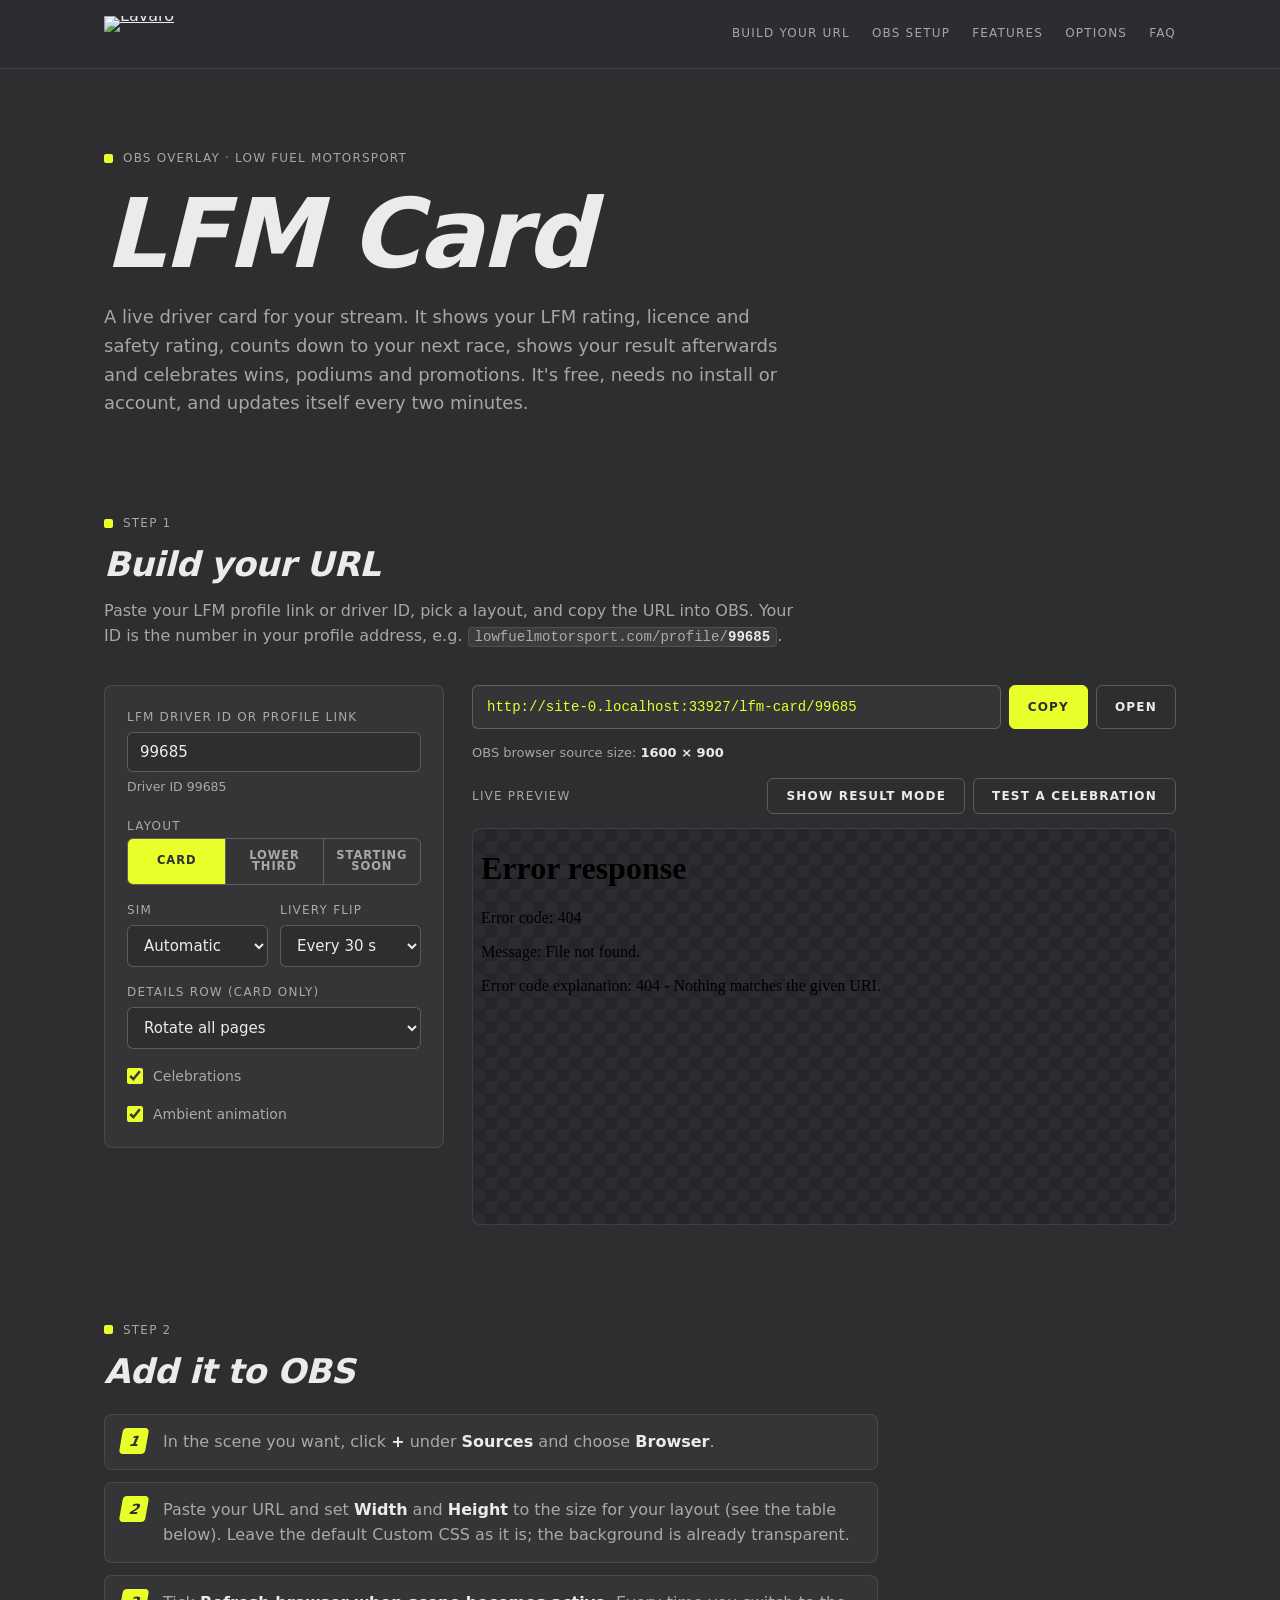
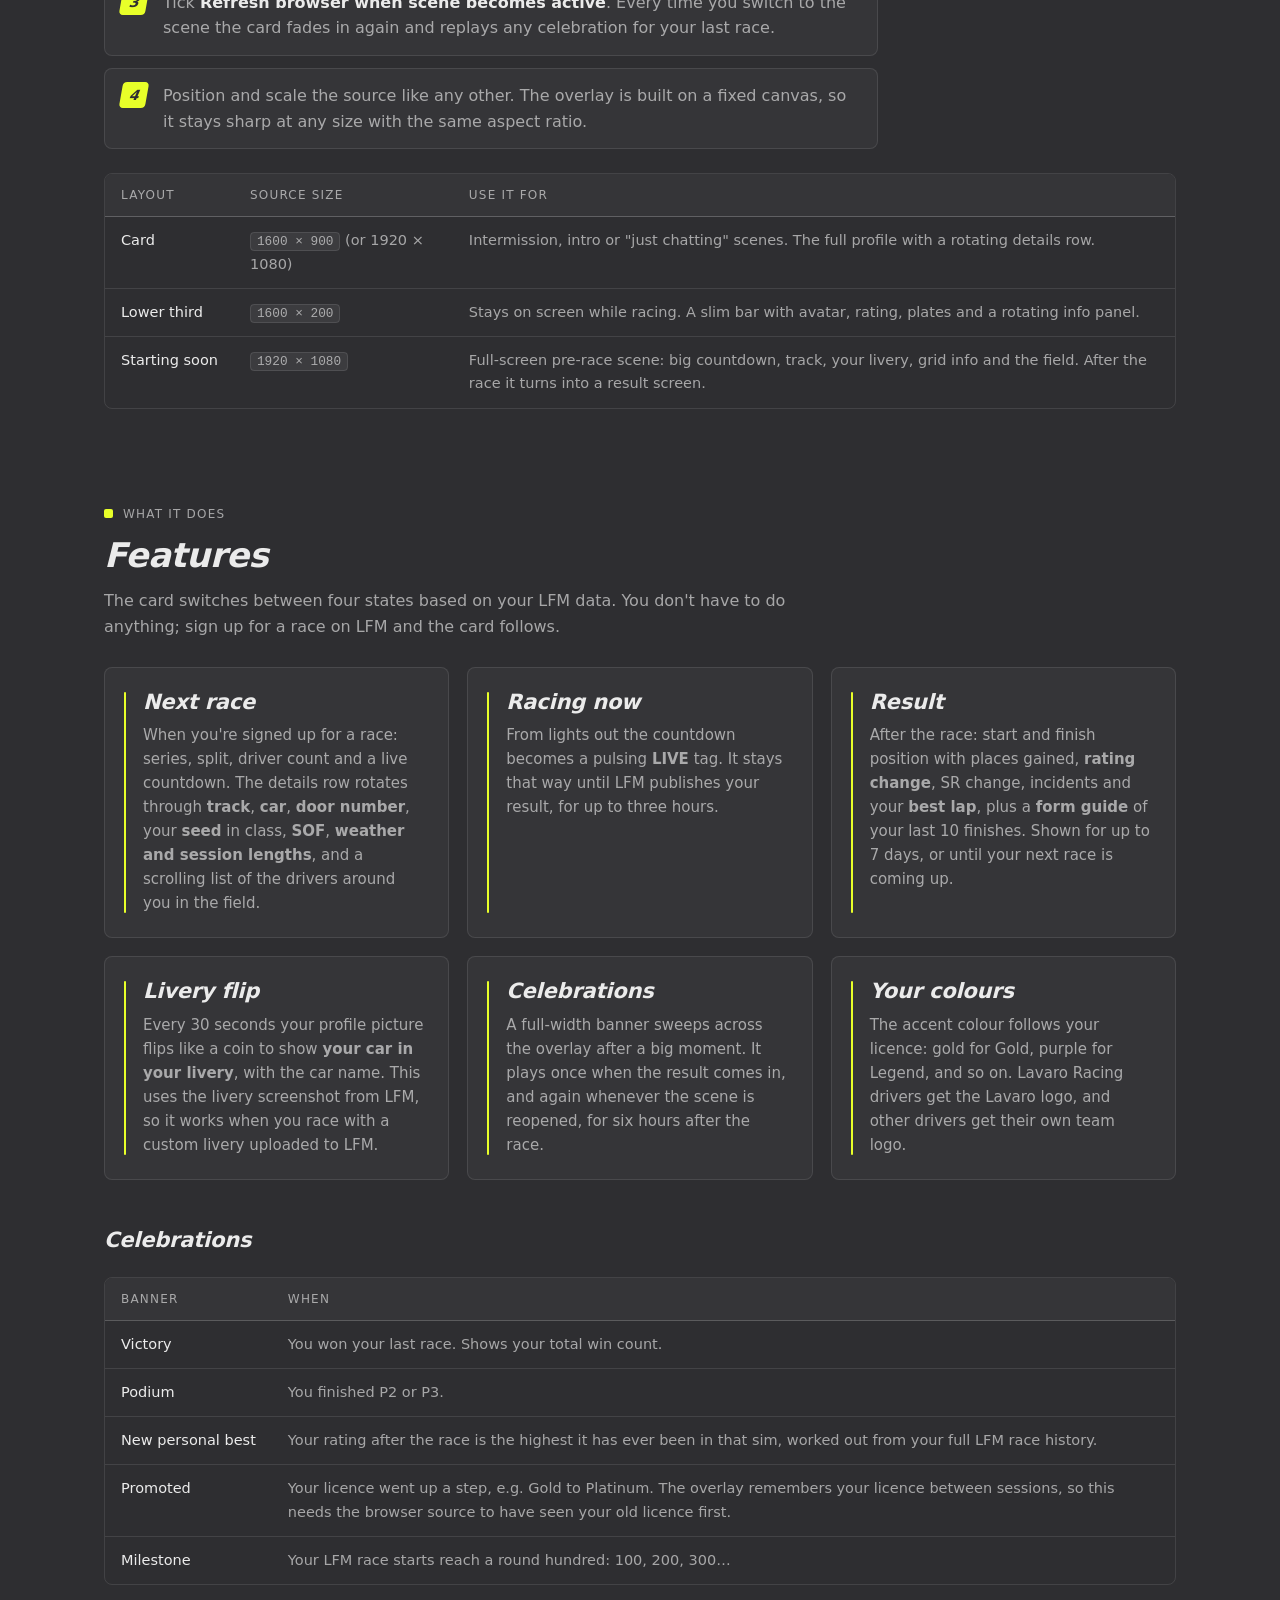
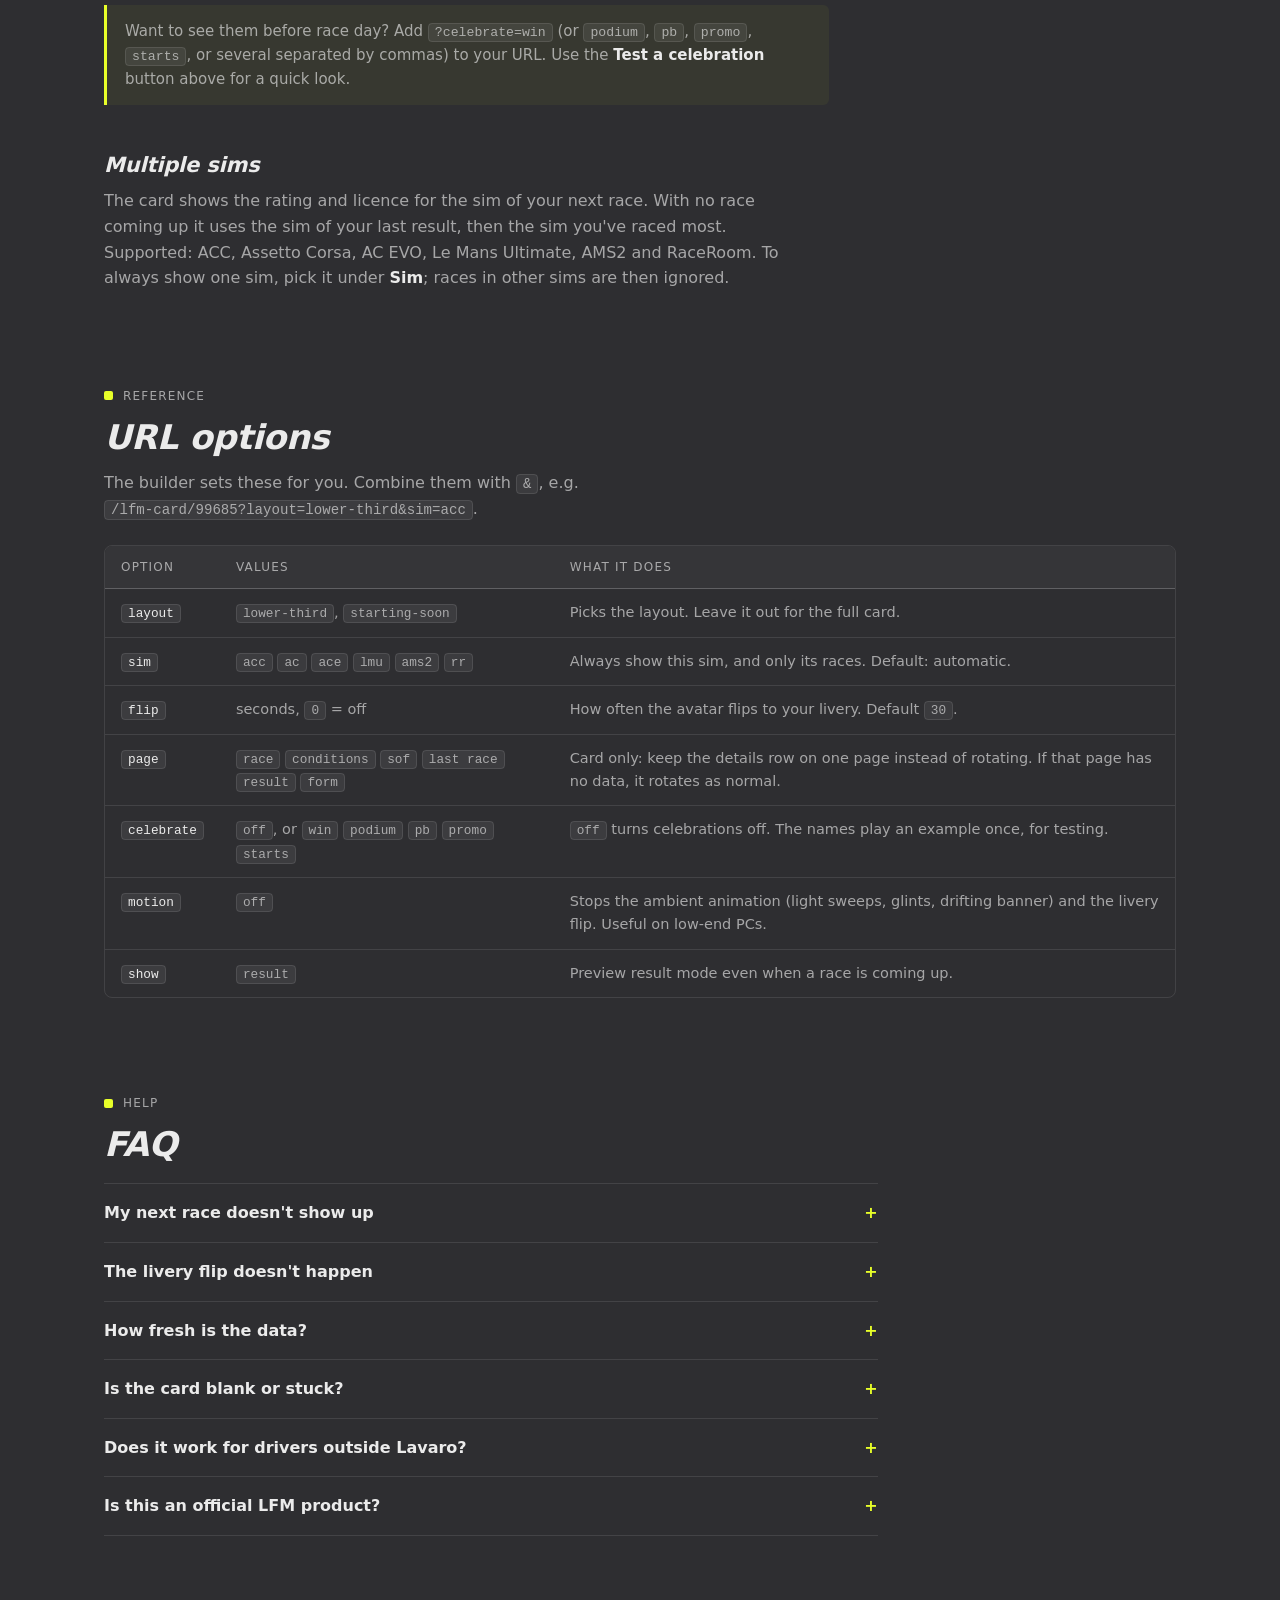
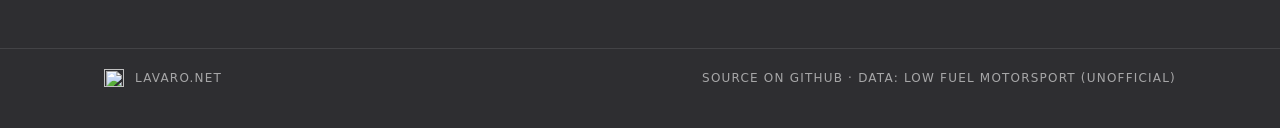
==== web/index.html @ 0a167c3e "Manual: link to the source on GitHub Co-Authored-By: Claude Opus 5.5 <noreply@anthropic.com>" ====
<!doctype html>
<html lang="en">
<head>
<meta charset="utf-8">
<meta name="viewport" content="width=device-width, initial-scale=1">
<title>LFM Card — OBS overlay for Low Fuel Motorsport drivers</title>
<meta name="description" content="A free live OBS overlay for Low Fuel Motorsport drivers: rating, licence, next race countdown, results, livery and celebrations. Three layouts, no install.">
<meta name="theme-color" content="#2E2E31">
<link rel="icon" href="/favicon.svg" type="image/svg+xml">
<style>
@font-face{font-family:"General Sans";src:url("/fonts/GeneralSans-Regular.woff2") format("woff2");font-weight:400;font-style:normal;font-display:swap}
@font-face{font-family:"General Sans";src:url("/fonts/GeneralSans-Medium.woff2") format("woff2");font-weight:500;font-style:normal;font-display:swap}
@font-face{font-family:"General Sans";src:url("/fonts/GeneralSans-Semibold.woff2") format("woff2");font-weight:600;font-style:normal;font-display:swap}
@font-face{font-family:"General Sans";src:url("/fonts/GeneralSans-SemiboldItalic.woff2") format("woff2");font-weight:600;font-style:italic;font-display:swap}
:root{
  --volt:#E8FF29;
  --graphite:#2E2E31;
  --mist:#EBEBEB;
  --surface:#353538;
  --surface-hi:#3B3B3F;
  --ink:var(--mist);
  --ink-soft:rgba(235,235,235,.64);
  --rule:rgba(235,235,235,.11);
  --rule-strong:rgba(235,235,235,.24);
  --sans:"General Sans",system-ui,-apple-system,"Segoe UI",sans-serif;
  --mono:ui-monospace,"Cascadia Mono",Consolas,monospace;
  --radius:8px;
}
*{box-sizing:border-box;margin:0;padding:0}
html{-webkit-text-size-adjust:100%;scroll-behavior:smooth}
body{font:400 16px/1.6 var(--sans);color:var(--ink);background:var(--graphite);-webkit-font-smoothing:antialiased}
::selection{background:var(--volt);color:var(--graphite)}
a{color:inherit}
:focus-visible{outline:2px solid var(--volt);outline-offset:3px;border-radius:2px}
.container{max-width:1120px;margin:0 auto;padding:0 24px}
.label,.tagline,.eyebrow,.footer-row,th{font-weight:500;font-size:12px;line-height:1.5;text-transform:uppercase;letter-spacing:.1em;color:var(--ink-soft)}
code,kbd{font-family:var(--mono);font-size:.88em;background:rgba(235,235,235,.07);border:1px solid var(--rule);border-radius:4px;padding:1px 6px;white-space:nowrap}

.site-header{position:sticky;top:0;z-index:10;background:rgba(46,46,49,.86);backdrop-filter:blur(10px);-webkit-backdrop-filter:blur(10px);border-bottom:1px solid var(--rule)}
.header-row{display:flex;align-items:center;justify-content:space-between;gap:16px;padding-top:16px;padding-bottom:16px}
.wordmark{display:block;line-height:0}
.wordmark img{display:block;height:36px;width:auto}
.toc{display:flex;gap:22px}
.toc a{text-decoration:none;font-size:12px;font-weight:500;letter-spacing:.1em;text-transform:uppercase;color:var(--ink-soft)}
.toc a:hover{color:var(--volt)}

.hero{padding-top:80px}
.eyebrow{display:flex;align-items:center;gap:10px}
.eyebrow::before{content:"";width:9px;height:9px;border-radius:2px;background:var(--volt)}
h1{font:italic 600 clamp(46px,8.5vw,96px)/.98 var(--sans);letter-spacing:-.025em;margin:20px 0 22px}
.lede{max-width:60ch;font-size:18px;color:var(--ink-soft)}

section.block{margin-top:96px}
h2{font:italic 600 34px/1.1 var(--sans);letter-spacing:-.015em;margin:14px 0 14px}
h3{font:italic 600 21px/1.2 var(--sans);letter-spacing:-.01em}
.prose{max-width:68ch;color:var(--ink-soft)}
.prose p+p{margin-top:12px}
.prose strong{color:var(--ink);font-weight:600}

/* Builder */
.builder{margin-top:36px;display:grid;grid-template-columns:340px 1fr;gap:28px;align-items:start}
.controls{background:var(--surface);border:1px solid var(--rule);border-radius:var(--radius);padding:22px;display:grid;gap:16px}
.field label{display:block;margin-bottom:6px}
.field input,.field select,.check input{color-scheme:dark}
.field input,.field select{width:100%;font:500 15px/1.2 var(--sans);color:var(--ink);background:var(--graphite);border:1px solid var(--rule-strong);border-radius:6px;padding:10px 12px}
.field input:focus,.field select:focus{outline:none;border-color:var(--volt)}
.field .hint{margin-top:6px;font-size:12.5px;color:var(--ink-soft);line-height:1.45}
.seg{display:grid;grid-template-columns:repeat(3,1fr);border:1px solid var(--rule-strong);border-radius:6px;overflow:hidden}
.seg button{font:600 11.5px/1 var(--sans);letter-spacing:.08em;text-transform:uppercase;color:var(--ink-soft);background:transparent;border:0;padding:11px 4px;cursor:pointer}
.seg button+button{border-left:1px solid var(--rule-strong)}
.seg button[aria-pressed="true"]{background:var(--volt);color:var(--graphite)}
.row2{display:grid;grid-template-columns:1fr 1fr;gap:12px}
.check{display:flex;align-items:center;gap:10px;font-size:14px;color:var(--ink-soft);cursor:pointer}
.check input{accent-color:var(--volt);width:16px;height:16px}

.output{display:grid;gap:14px;min-width:0}
.urlbox{display:flex;gap:8px;align-items:stretch}
.urlbox output{flex:1;min-width:0;font:500 14px/1.3 var(--mono);background:var(--surface);border:1px solid var(--rule-strong);border-radius:6px;padding:12px 14px;overflow-x:auto;white-space:nowrap;color:var(--volt)}
.btn{display:inline-flex;align-items:center;justify-content:center;gap:8px;padding:11px 18px;border:1px solid var(--rule-strong);border-radius:6px;font:600 12px/1 var(--sans);text-transform:uppercase;letter-spacing:.1em;text-decoration:none;color:var(--ink);background:transparent;cursor:pointer;white-space:nowrap;transition:background-color .15s,color .15s,border-color .15s}
.btn:hover{border-color:var(--volt);color:var(--volt)}
.btn--primary{background:var(--volt);border-color:var(--volt);color:var(--graphite)}
.btn--primary:hover{background:var(--mist);border-color:var(--mist);color:var(--graphite)}
.preview{position:relative;border:1px solid var(--rule);border-radius:var(--radius);overflow:hidden;
  background:repeating-conic-gradient(#26262a 0 25%,#2c2c30 0 50%) 0 0/24px 24px}
.preview iframe{display:block;width:100%;aspect-ratio:16/9;border:0}
.preview.lt iframe{aspect-ratio:8/1}
.preview-bar{display:flex;flex-wrap:wrap;align-items:center;gap:8px}
.preview-bar .label{margin-right:auto}
.size{font-size:13px;color:var(--ink-soft)}
.size b{color:var(--ink);font-weight:600}

/* Cards and tables */
.cards{margin-top:28px;display:grid;grid-template-columns:repeat(auto-fill,minmax(min(300px,100%),1fr));gap:18px}
.card{position:relative;background:var(--surface);border:1px solid var(--rule);border-radius:var(--radius);padding:22px 22px 22px 38px}
.card::before{content:"";position:absolute;left:19px;top:24px;bottom:24px;width:2px;border-radius:1px;background:var(--volt)}
.card p{margin-top:8px;font-size:15px;color:var(--ink-soft)}
.card .label{display:block;margin-top:12px}
.steps{margin-top:24px;display:grid;gap:12px;counter-reset:s;max-width:76ch}
.steps li{list-style:none;position:relative;padding:14px 18px 14px 58px;background:var(--surface);border:1px solid var(--rule);border-radius:var(--radius);color:var(--ink-soft)}
.steps li::before{counter-increment:s;content:counter(s);position:absolute;left:16px;top:13px;width:26px;height:26px;display:grid;place-items:center;
  font:italic 600 14px/1 var(--sans);color:var(--graphite);background:var(--volt);border-radius:4px;transform:skewX(-10deg)}
.steps strong{color:var(--ink);font-weight:600}
.table-wrap{margin-top:24px;overflow-x:auto;border:1px solid var(--rule);border-radius:var(--radius)}
table{width:100%;border-collapse:collapse;font-size:14.5px}
th{text-align:left;padding:12px 16px;background:var(--surface);border-bottom:1px solid var(--rule-strong);white-space:nowrap}
td{padding:12px 16px;border-bottom:1px solid var(--rule);vertical-align:top;color:var(--ink-soft)}
tr:last-child td{border-bottom:0}
td:first-child{color:var(--ink);white-space:nowrap}
.note{margin-top:20px;max-width:76ch;padding:14px 18px;border-left:3px solid var(--volt);background:rgba(232,255,41,.05);border-radius:0 6px 6px 0;color:var(--ink-soft);font-size:15px}
.note strong{color:var(--ink)}
details{border-bottom:1px solid var(--rule);max-width:76ch}
details:first-of-type{border-top:1px solid var(--rule);margin-top:20px}
summary{cursor:pointer;padding:16px 0;font-weight:600;list-style:none;display:flex;justify-content:space-between;gap:16px}
summary::after{content:"+";color:var(--volt);font-weight:600}
details[open] summary::after{content:"−"}
details p{padding:0 0 18px;color:var(--ink-soft)}

.site-footer{margin-top:112px;border-top:1px solid var(--rule)}
.footer-row{display:flex;flex-wrap:wrap;align-items:center;justify-content:space-between;gap:10px 24px;padding-top:20px;padding-bottom:44px}
.footer-brand{display:flex;align-items:center;gap:10px}
.footer-brand img{height:18px;width:auto}
.footer-row a{text-decoration:none}
.footer-row a:hover{color:var(--volt)}

@media (max-width:900px){
  .builder{grid-template-columns:1fr}
  .toc{display:none}
}
@media (max-width:559px){
  .wordmark img{height:30px}
  .hero{padding-top:52px}
  .container{padding-left:16px;padding-right:16px}
  .urlbox{flex-wrap:wrap}
  .urlbox output{flex-basis:100%}
}
</style>
</head>
<body>
<header class="site-header">
  <div class="container header-row">
    <a class="wordmark" href="/"><img src="/logo.svg?v=2" alt="Lavaro" width="113" height="36"></a>
    <nav class="toc" aria-label="Sections">
      <a href="#build">Build your URL</a>
      <a href="#obs">OBS setup</a>
      <a href="#features">Features</a>
      <a href="#options">Options</a>
      <a href="#faq">FAQ</a>
    </nav>
  </div>
</header>

<main class="container">
  <section class="hero">
    <p class="eyebrow">OBS overlay · Low Fuel Motorsport</p>
    <h1>LFM Card</h1>
    <p class="lede">A live driver card for your stream. It shows your LFM rating, licence and safety rating, counts down to your next race, shows your result afterwards and celebrates wins, podiums and promotions. It's free, needs no install or account, and updates itself every two minutes.</p>
  </section>

  <!-- ------------------------------------------------------------ builder -->
  <section class="block" id="build">
    <p class="eyebrow">Step 1</p>
    <h2>Build your URL</h2>
    <div class="prose"><p>Paste your LFM profile link or driver ID, pick a layout, and copy the URL into OBS. Your ID is the number in your profile address, e.g. <code>lowfuelmotorsport.com/profile/<strong>99685</strong></code>.</p></div>

    <div class="builder">
      <form class="controls" id="form" autocomplete="off" onsubmit="return false">
        <div class="field">
          <label class="label" for="id">LFM driver ID or profile link</label>
          <input id="id" inputmode="numeric" placeholder="e.g. 99685" value="99685">
          <div class="hint" id="idHint"></div>
        </div>
        <div class="field">
          <span class="label">Layout</span>
          <div class="seg" id="layout" role="group" aria-label="Layout">
            <button type="button" data-v="" aria-pressed="true">Card</button>
            <button type="button" data-v="lower-third" aria-pressed="false">Lower third</button>
            <button type="button" data-v="starting-soon" aria-pressed="false">Starting soon</button>
          </div>
        </div>
        <div class="row2">
          <div class="field">
            <label class="label" for="sim">Sim</label>
            <select id="sim">
              <option value="">Automatic</option>
              <option value="acc">ACC</option>
              <option value="ac">Assetto Corsa</option>
              <option value="ace">AC EVO</option>
              <option value="lmu">Le Mans Ultimate</option>
              <option value="ams2">AMS2</option>
              <option value="rr">RaceRoom</option>
            </select>
          </div>
          <div class="field">
            <label class="label" for="flip">Livery flip</label>
            <select id="flip">
              <option value="">Every 30 s</option>
              <option value="15">Every 15 s</option>
              <option value="60">Every 60 s</option>
              <option value="0">Off</option>
            </select>
          </div>
        </div>
        <div class="field" id="pageField">
          <label class="label" for="page">Details row (card only)</label>
          <select id="page">
            <option value="">Rotate all pages</option>
            <option value="race">Race only</option>
            <option value="conditions">Conditions only</option>
            <option value="sof">SOF field only</option>
            <option value="result">Result only</option>
            <option value="form">Form only</option>
          </select>
        </div>
        <label class="check"><input type="checkbox" id="celebrate" checked> Celebrations</label>
        <label class="check"><input type="checkbox" id="motion" checked> Ambient animation</label>
      </form>

      <div class="output">
        <div class="urlbox">
          <output id="url" aria-live="polite"></output>
          <button class="btn btn--primary" type="button" id="copy">Copy</button>
          <a class="btn" id="open" target="_blank" rel="noopener">Open</a>
        </div>
        <p class="size" id="size"></p>
        <div class="preview-bar">
          <span class="label">Live preview</span>
          <button class="btn" type="button" id="prevResult">Show result mode</button>
          <button class="btn" type="button" id="prevCelebrate">Test a celebration</button>
        </div>
        <div class="preview" id="preview"><iframe id="frame" title="LFM Card preview" loading="lazy"></iframe></div>
      </div>
    </div>
  </section>

  <!-- ------------------------------------------------------------ OBS -->
  <section class="block" id="obs">
    <p class="eyebrow">Step 2</p>
    <h2>Add it to OBS</h2>
    <ol class="steps">
      <li>In the scene you want, click <strong>+</strong> under <strong>Sources</strong> and choose <strong>Browser</strong>.</li>
      <li>Paste your URL and set <strong>Width</strong> and <strong>Height</strong> to the size for your layout (see the table below). Leave the default Custom CSS as it is; the background is already transparent.</li>
      <li>Tick <strong>Refresh browser when scene becomes active</strong>. Every time you switch to the scene the card fades in again and replays any celebration for your last race.</li>
      <li>Position and scale the source like any other. The overlay is built on a fixed canvas, so it stays sharp at any size with the same aspect ratio.</li>
    </ol>
    <div class="table-wrap">
      <table>
        <thead><tr><th>Layout</th><th>Source size</th><th>Use it for</th></tr></thead>
        <tbody>
          <tr><td>Card</td><td><code>1600 × 900</code> (or 1920 × 1080)</td><td>Intermission, intro or "just chatting" scenes. The full profile with a rotating details row.</td></tr>
          <tr><td>Lower third</td><td><code>1600 × 200</code></td><td>Stays on screen while racing. A slim bar with avatar, rating, plates and a rotating info panel.</td></tr>
          <tr><td>Starting soon</td><td><code>1920 × 1080</code></td><td>Full-screen pre-race scene: big countdown, track, your livery, grid info and the field. After the race it turns into a result screen.</td></tr>
        </tbody>
      </table>
    </div>
  </section>

  <!-- ------------------------------------------------------------ features -->
  <section class="block" id="features">
    <p class="eyebrow">What it does</p>
    <h2>Features</h2>
    <div class="prose"><p>The card switches between four states based on your LFM data. You don't have to do anything; sign up for a race on LFM and the card follows.</p></div>

    <div class="cards">
      <article class="card">
        <h3>Next race</h3>
        <p>When you're signed up for a race: series, split, driver count and a live countdown. The details row rotates through <strong>track</strong>, <strong>car</strong>, <strong>door number</strong>, your <strong>seed</strong> in class, <strong>SOF</strong>, <strong>weather and session lengths</strong>, and a scrolling list of the drivers around you in the field.</p>
      </article>
      <article class="card">
        <h3>Racing now</h3>
        <p>From lights out the countdown becomes a pulsing <strong>LIVE</strong> tag. It stays that way until LFM publishes your result, for up to three hours.</p>
      </article>
      <article class="card">
        <h3>Result</h3>
        <p>After the race: start and finish position with places gained, <strong>rating change</strong>, SR change, incidents and your <strong>best lap</strong>, plus a <strong>form guide</strong> of your last 10 finishes. Shown for up to 7 days, or until your next race is coming up.</p>
      </article>
      <article class="card">
        <h3>Livery flip</h3>
        <p>Every 30 seconds your profile picture flips like a coin to show <strong>your car in your livery</strong>, with the car name. This uses the livery screenshot from LFM, so it works when you race with a custom livery uploaded to LFM.</p>
      </article>
      <article class="card">
        <h3>Celebrations</h3>
        <p>A full-width banner sweeps across the overlay after a big moment. It plays once when the result comes in, and again whenever the scene is reopened, for six hours after the race.</p>
      </article>
      <article class="card">
        <h3>Your colours</h3>
        <p>The accent colour follows your licence: gold for Gold, purple for Legend, and so on. Lavaro Racing drivers get the Lavaro logo, and other drivers get their own team logo.</p>
      </article>
    </div>

    <h3 style="margin-top:48px">Celebrations</h3>
    <div class="table-wrap">
      <table>
        <thead><tr><th>Banner</th><th>When</th></tr></thead>
        <tbody>
          <tr><td>Victory</td><td>You won your last race. Shows your total win count.</td></tr>
          <tr><td>Podium</td><td>You finished P2 or P3.</td></tr>
          <tr><td>New personal best</td><td>Your rating after the race is the highest it has ever been in that sim, worked out from your full LFM race history.</td></tr>
          <tr><td>Promoted</td><td>Your licence went up a step, e.g. Gold to Platinum. The overlay remembers your licence between sessions, so this needs the browser source to have seen your old licence first.</td></tr>
          <tr><td>Milestone</td><td>Your LFM race starts reach a round hundred: 100, 200, 300…</td></tr>
        </tbody>
      </table>
    </div>
    <p class="note">Want to see them before race day? Add <code>?celebrate=win</code> (or <code>podium</code>, <code>pb</code>, <code>promo</code>, <code>starts</code>, or several separated by commas) to your URL. Use the <strong>Test a celebration</strong> button above for a quick look.</p>

    <h3 style="margin-top:48px">Multiple sims</h3>
    <div class="prose" style="margin-top:10px"><p>The card shows the rating and licence for the sim of your next race. With no race coming up it uses the sim of your last result, then the sim you've raced most. Supported: ACC, Assetto Corsa, AC EVO, Le Mans Ultimate, AMS2 and RaceRoom. To always show one sim, pick it under <strong>Sim</strong>; races in other sims are then ignored.</p></div>
  </section>

  <!-- ------------------------------------------------------------ options -->
  <section class="block" id="options">
    <p class="eyebrow">Reference</p>
    <h2>URL options</h2>
    <div class="prose"><p>The builder sets these for you. Combine them with <code>&amp;</code>, e.g. <code>/lfm-card/99685?layout=lower-third&amp;sim=acc</code>.</p></div>
    <div class="table-wrap">
      <table>
        <thead><tr><th>Option</th><th>Values</th><th>What it does</th></tr></thead>
        <tbody>
          <tr><td><code>layout</code></td><td><code>lower-third</code>, <code>starting-soon</code></td><td>Picks the layout. Leave it out for the full card.</td></tr>
          <tr><td><code>sim</code></td><td><code>acc</code> <code>ac</code> <code>ace</code> <code>lmu</code> <code>ams2</code> <code>rr</code></td><td>Always show this sim, and only its races. Default: automatic.</td></tr>
          <tr><td><code>flip</code></td><td>seconds, <code>0</code> = off</td><td>How often the avatar flips to your livery. Default <code>30</code>.</td></tr>
          <tr><td><code>page</code></td><td><code>race</code> <code>conditions</code> <code>sof</code> <code>last race</code> <code>result</code> <code>form</code></td><td>Card only: keep the details row on one page instead of rotating. If that page has no data, it rotates as normal.</td></tr>
          <tr><td><code>celebrate</code></td><td><code>off</code>, or <code>win</code> <code>podium</code> <code>pb</code> <code>promo</code> <code>starts</code></td><td><code>off</code> turns celebrations off. The names play an example once, for testing.</td></tr>
          <tr><td><code>motion</code></td><td><code>off</code></td><td>Stops the ambient animation (light sweeps, glints, drifting banner) and the livery flip. Useful on low-end PCs.</td></tr>
          <tr><td><code>show</code></td><td><code>result</code></td><td>Preview result mode even when a race is coming up.</td></tr>
        </tbody>
      </table>
    </div>
  </section>

  <!-- ------------------------------------------------------------ faq -->
  <section class="block" id="faq">
    <p class="eyebrow">Help</p>
    <h2>FAQ</h2>
    <details><summary>My next race doesn't show up</summary><p>The card only knows about races you're signed up for on LFM. Once you register, it appears within two minutes.</p></details>
    <details><summary>The livery flip doesn't happen</summary><p>The car picture comes from LFM's livery screenshots, so it only exists when you race with a custom livery uploaded through LFM. With a default skin the card keeps showing your profile picture. The livery is taken from your next race, or your last race when there's no next race.</p></details>
    <details><summary>How fresh is the data?</summary><p>Everything reloads every two minutes, the same as the official LFM card. Rating, licence and results update as soon as LFM publishes them, usually a few minutes after the race.</p></details>
    <details><summary>Is the card blank or stuck?</summary><p>Check that the URL contains your numeric driver ID. If LFM is briefly unreachable the card keeps showing the last data it had and catches up on the next refresh. Right-click the source in OBS and choose <strong>Refresh</strong> to force a reload.</p></details>
    <details><summary>Does it work for drivers outside Lavaro?</summary><p>Yes. Any LFM driver can use it. You get your own team logo and licence colours.</p></details>
    <details><summary>Is this an official LFM product?</summary><p>No. It's an unofficial fan-made overlay by Lavaro that reads public data from Low Fuel Motorsport. All race data belongs to LFM.</p></details>
  </section>
</main>

<footer class="site-footer">
  <div class="container footer-row">
    <a class="footer-brand" href="/"><img src="/mark.svg" alt="" width="21" height="18">lavaro.net</a>
    <span><a href="https://github.com/LaurensVR3/lfm-card">Source on GitHub</a> · Data: Low Fuel Motorsport (unofficial)</span>
  </div>
</footer>

<script>
(() => {
  const $ = id => document.getElementById(id);
  const SIZES = {"": [1600, 900], "lower-third": [1600, 200], "starting-soon": [1920, 1080]};
  let layout = "";
  let extra = "";  // preview-only params (result mode / celebration test)

  // Remember the last ID typed (per browser only).
  try { const saved = localStorage.getItem("lfm-card-id"); if (saved) $("id").value = saved; } catch {}

  const driverId = () => (($("id").value.match(/\d{3,}/) || [])[0] || "");

  function params(){
    const p = new URLSearchParams();
    if (layout) p.set("layout", layout);
    if ($("sim").value) p.set("sim", $("sim").value);
    if ($("flip").value) p.set("flip", $("flip").value);
    if (!layout && $("page").value) p.set("page", $("page").value);
    if (!$("celebrate").checked) p.set("celebrate", "off");
    if (!$("motion").checked) p.set("motion", "off");
    return p;
  }

  let frameTimer = 0;
  function update(){
    const id = driverId();
    $("idHint").textContent = id ? `Driver ID ${id}` : "Enter a numeric ID or paste your profile link.";
    const qs = params().toString();
    const url = id ? `${location.origin}/lfm-card/${id}${qs ? "?" + qs : ""}` : "";
    $("url").textContent = url || "—";
    $("open").href = url || "#";
    $("copy").disabled = !url;
    const [w, h] = SIZES[layout];
    $("size").innerHTML = `OBS browser source size: <b>${w} × ${h}</b>`;
    $("pageField").hidden = !!layout;
    $("preview").classList.toggle("lt", layout === "lower-third");
    try { if (id) localStorage.setItem("lfm-card-id", id); } catch {}
    // Reload the preview shortly after typing stops.
    clearTimeout(frameTimer);
    frameTimer = setTimeout(() => {
      if (!id) return;
      const p = params();
      new URLSearchParams(extra).forEach((v, k) => p.set(k, v));
      const src = `/lfm-card/${id}?${p}`;
      if ($("frame").getAttribute("src") !== src) $("frame").src = src;
    }, 450);
  }

  $("form").addEventListener("input", () => { extra = ""; update(); });
  $("layout").addEventListener("click", e => {
    const b = e.target.closest("button"); if (!b) return;
    layout = b.dataset.v;
    for (const x of $("layout").children) x.setAttribute("aria-pressed", x === b);
    extra = ""; update();
  });
  $("prevResult").addEventListener("click", () => { extra = "show=result&celebrate=off"; update(); });
  const demos = ["win", "podium", "pb", "promo", "starts"];
  let demo = 0;
  $("prevCelebrate").addEventListener("click", () => {
    // Force a reload even if the same demo is picked twice.
    extra = `show=result&celebrate=${demos[demo++ % demos.length]}&t=${Date.now()}`; update();
  });
  $("copy").addEventListener("click", async () => {
    const text = $("url").textContent;
    try { await navigator.clipboard.writeText(text); }
    catch {
      const r = document.createRange(); r.selectNodeContents($("url"));
      const s = getSelection(); s.removeAllRanges(); s.addRange(r); document.execCommand("copy");
    }
    $("copy").textContent = "Copied"; setTimeout(() => $("copy").textContent = "Copy", 1600);
  });
  update();
})();
</script>
</body>
</html>
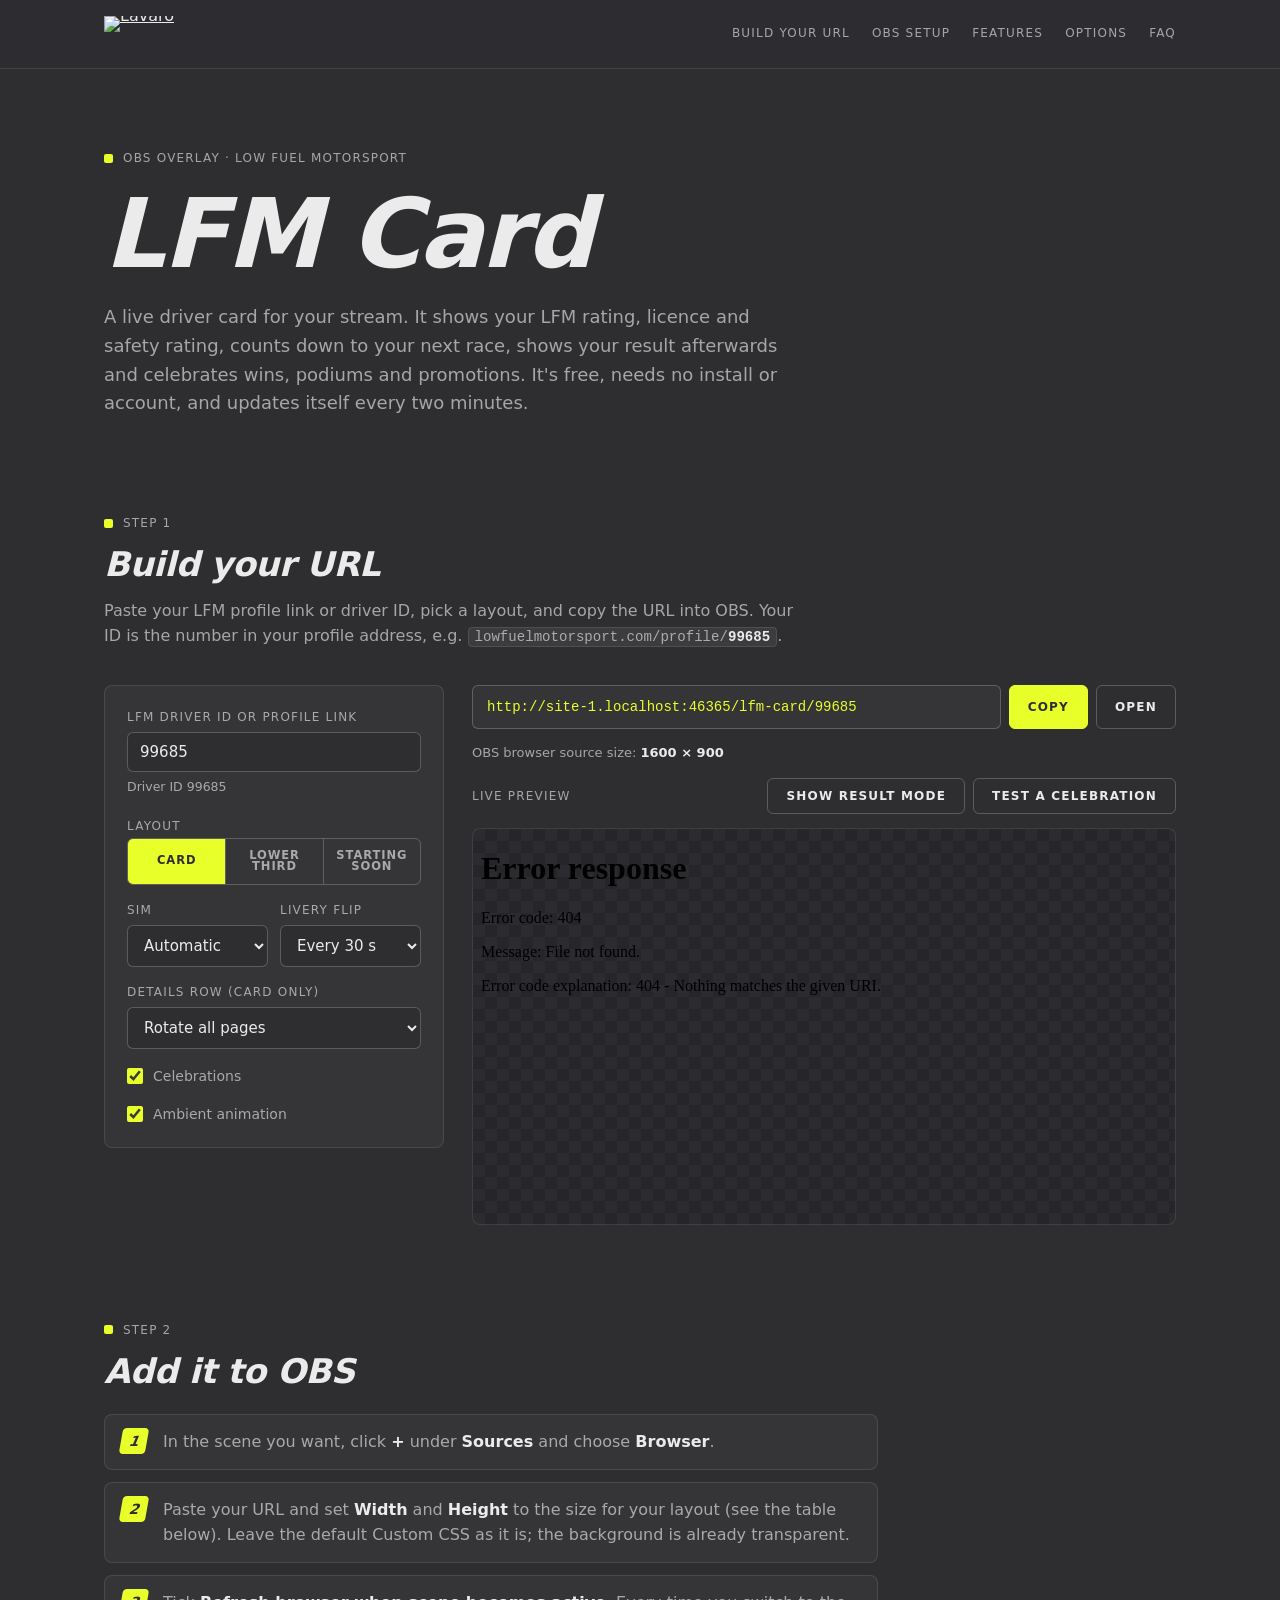
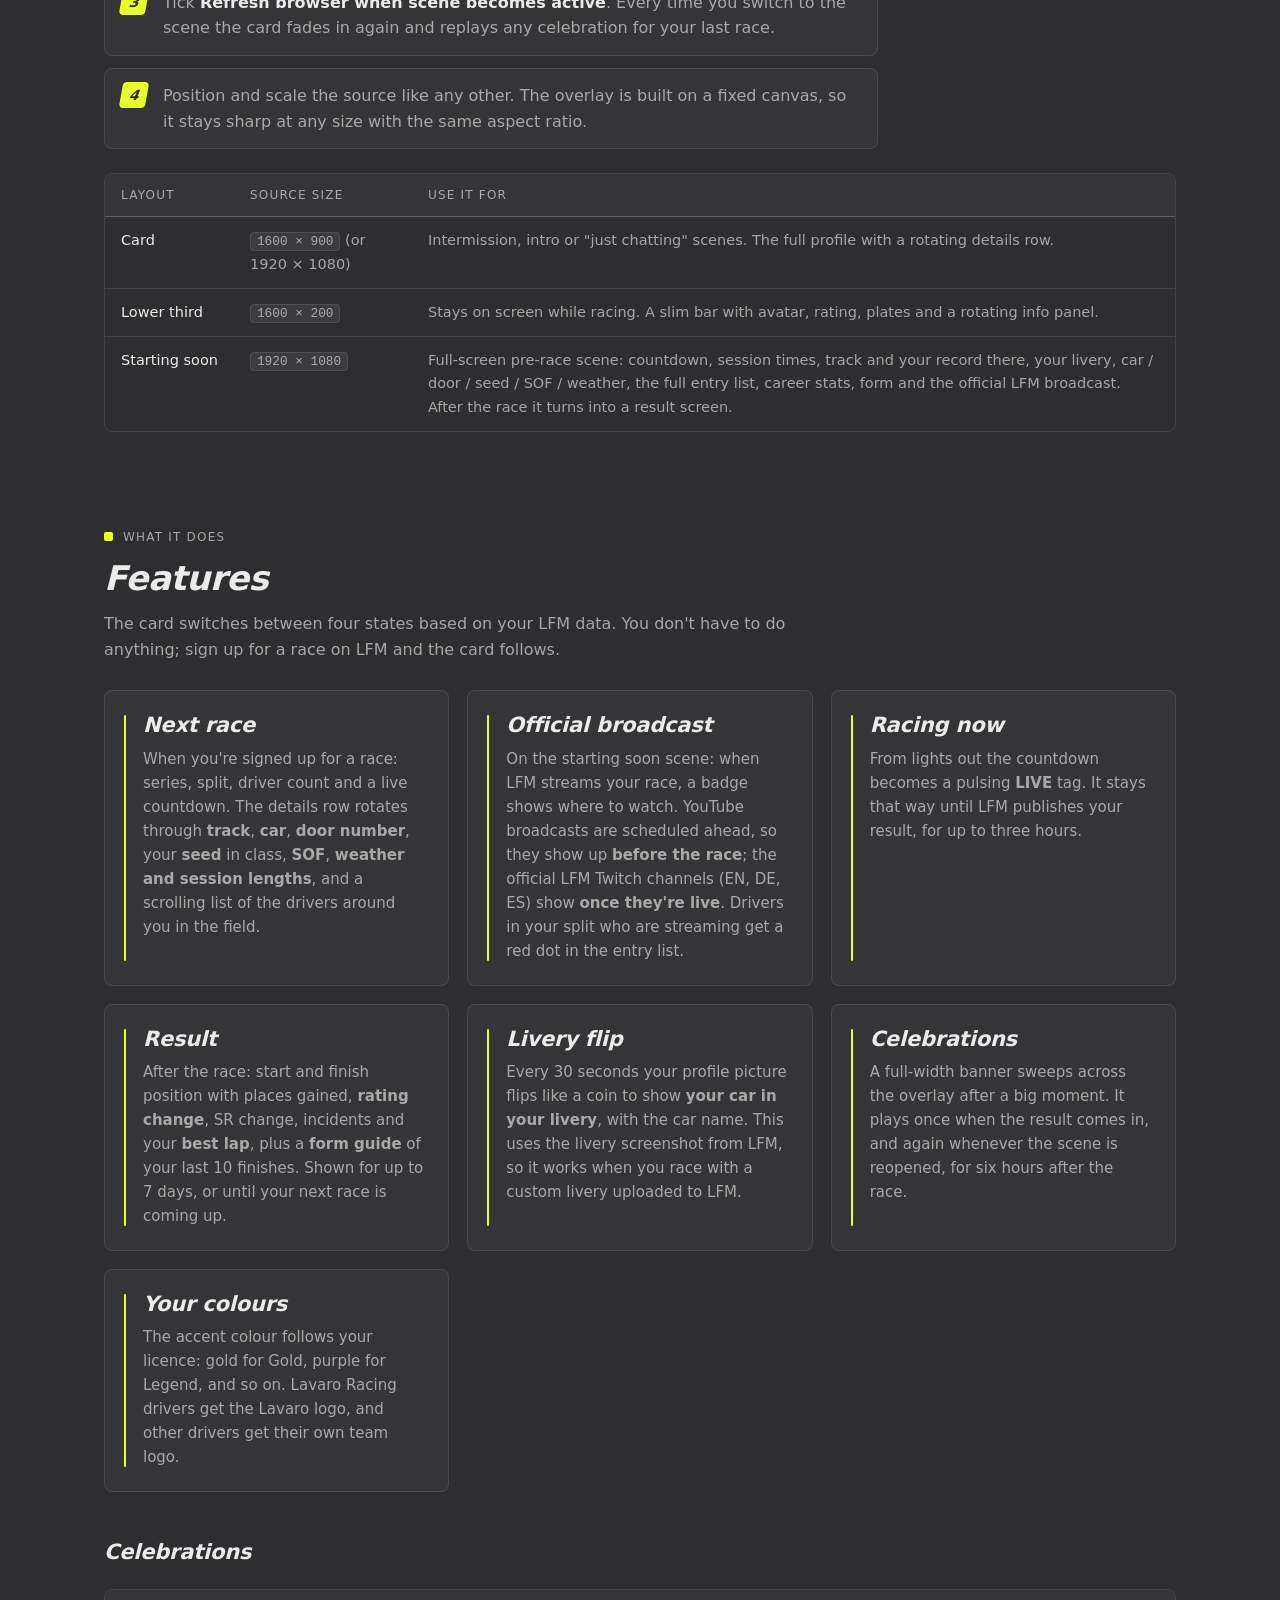
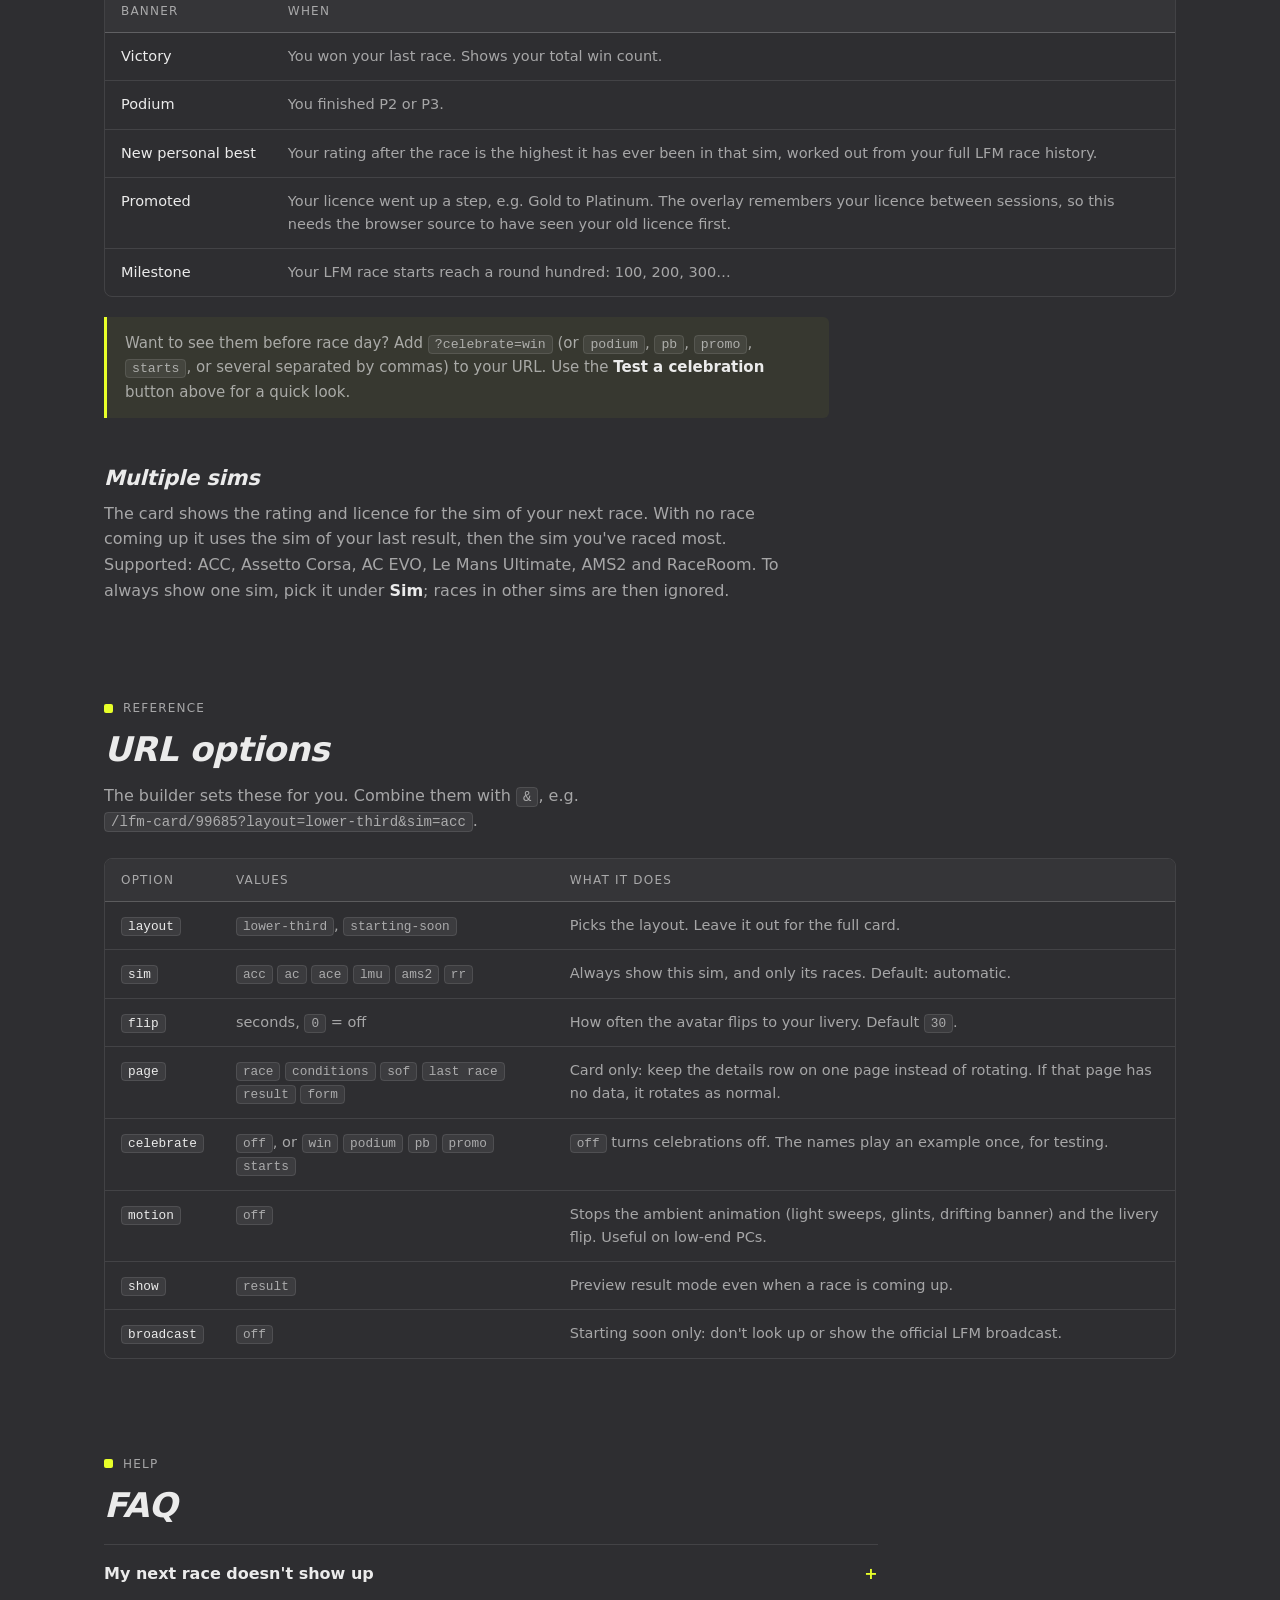
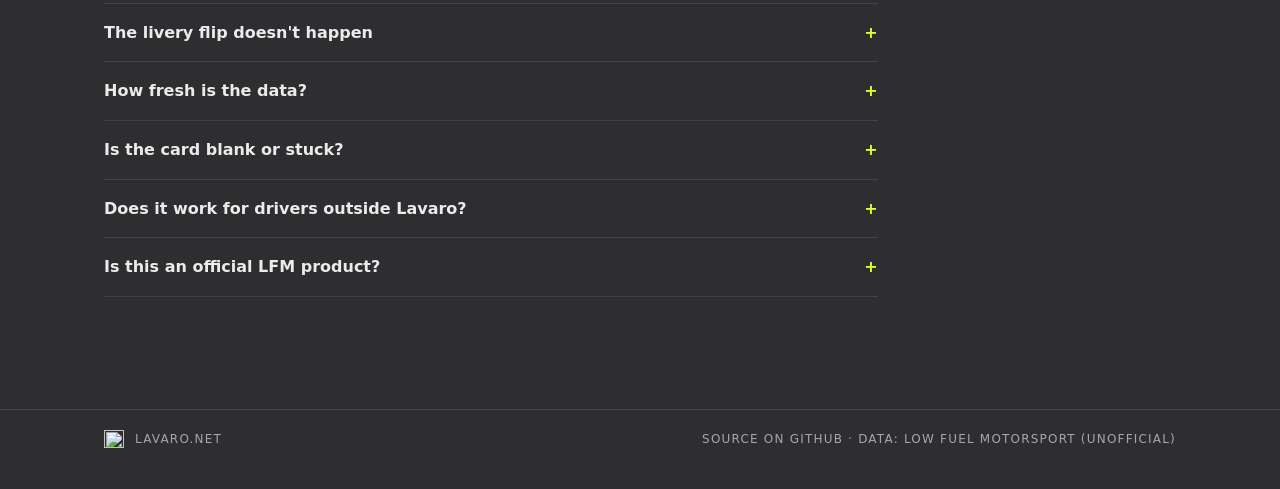
==== commit c6951953: "Starting soon: fill the scene, show the official LFM broadcast - Next race now comes from LFM's widg" ====
--- a/web/index.html
+++ b/web/index.html
@@ -248,7 +248,7 @@
         <tbody>
           <tr><td>Card</td><td><code>1600 × 900</code> (or 1920 × 1080)</td><td>Intermission, intro or "just chatting" scenes. The full profile with a rotating details row.</td></tr>
           <tr><td>Lower third</td><td><code>1600 × 200</code></td><td>Stays on screen while racing. A slim bar with avatar, rating, plates and a rotating info panel.</td></tr>
-          <tr><td>Starting soon</td><td><code>1920 × 1080</code></td><td>Full-screen pre-race scene: big countdown, track, your livery, grid info and the field. After the race it turns into a result screen.</td></tr>
+          <tr><td>Starting soon</td><td><code>1920 × 1080</code></td><td>Full-screen pre-race scene: countdown, session times, track and your record there, your livery, car / door / seed / SOF / weather, the full entry list, career stats, form and the official LFM broadcast. After the race it turns into a result screen.</td></tr>
         </tbody>
       </table>
     </div>
@@ -264,6 +264,10 @@
       <article class="card">
         <h3>Next race</h3>
         <p>When you're signed up for a race: series, split, driver count and a live countdown. The details row rotates through <strong>track</strong>, <strong>car</strong>, <strong>door number</strong>, your <strong>seed</strong> in class, <strong>SOF</strong>, <strong>weather and session lengths</strong>, and a scrolling list of the drivers around you in the field.</p>
+      </article>
+      <article class="card">
+        <h3>Official broadcast</h3>
+        <p>On the starting soon scene: when LFM streams your race, a badge shows where to watch. YouTube broadcasts are scheduled ahead, so they show up <strong>before the race</strong>; the official LFM Twitch channels (EN, DE, ES) show <strong>once they're live</strong>. Drivers in your split who are streaming get a red dot in the entry list.</p>
       </article>
       <article class="card">
         <h3>Racing now</h3>
@@ -322,6 +326,7 @@
           <tr><td><code>celebrate</code></td><td><code>off</code>, or <code>win</code> <code>podium</code> <code>pb</code> <code>promo</code> <code>starts</code></td><td><code>off</code> turns celebrations off. The names play an example once, for testing.</td></tr>
           <tr><td><code>motion</code></td><td><code>off</code></td><td>Stops the ambient animation (light sweeps, glints, drifting banner) and the livery flip. Useful on low-end PCs.</td></tr>
           <tr><td><code>show</code></td><td><code>result</code></td><td>Preview result mode even when a race is coming up.</td></tr>
+          <tr><td><code>broadcast</code></td><td><code>off</code></td><td>Starting soon only: don't look up or show the official LFM broadcast.</td></tr>
         </tbody>
       </table>
     </div>
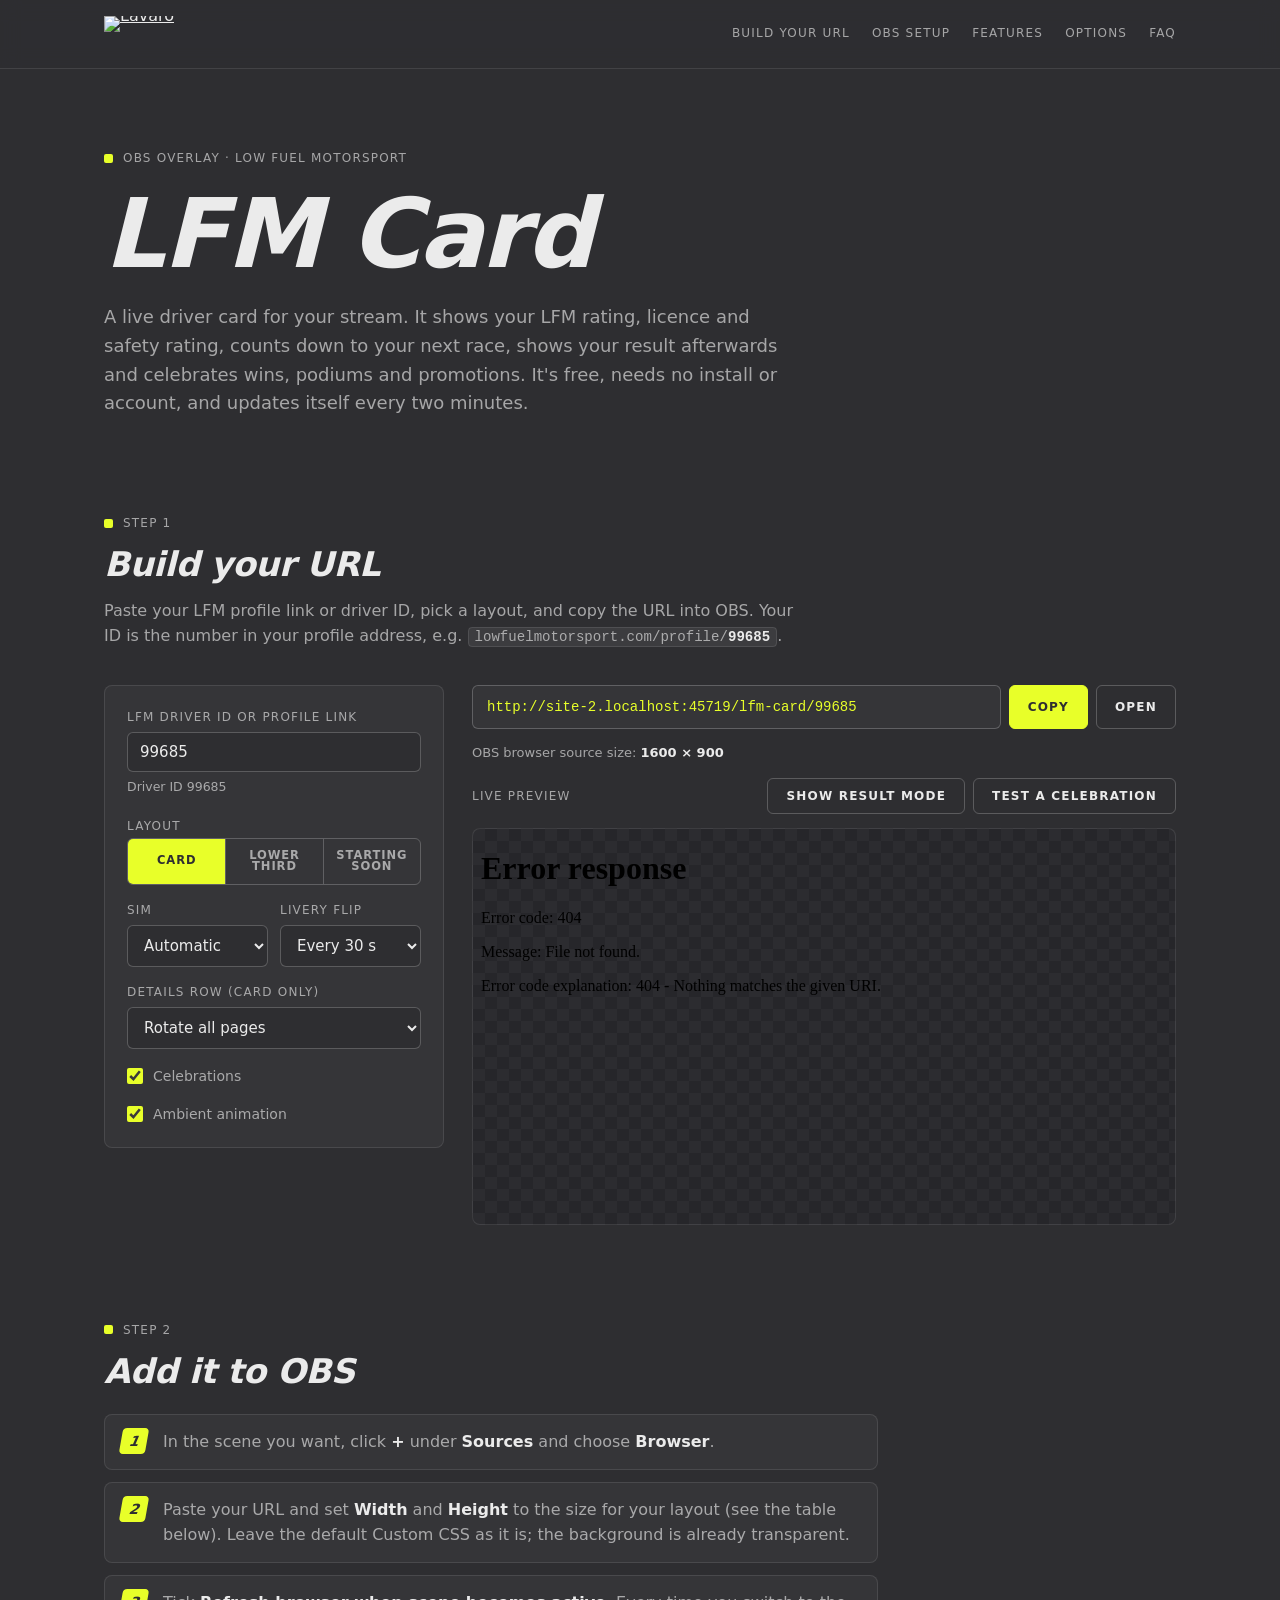
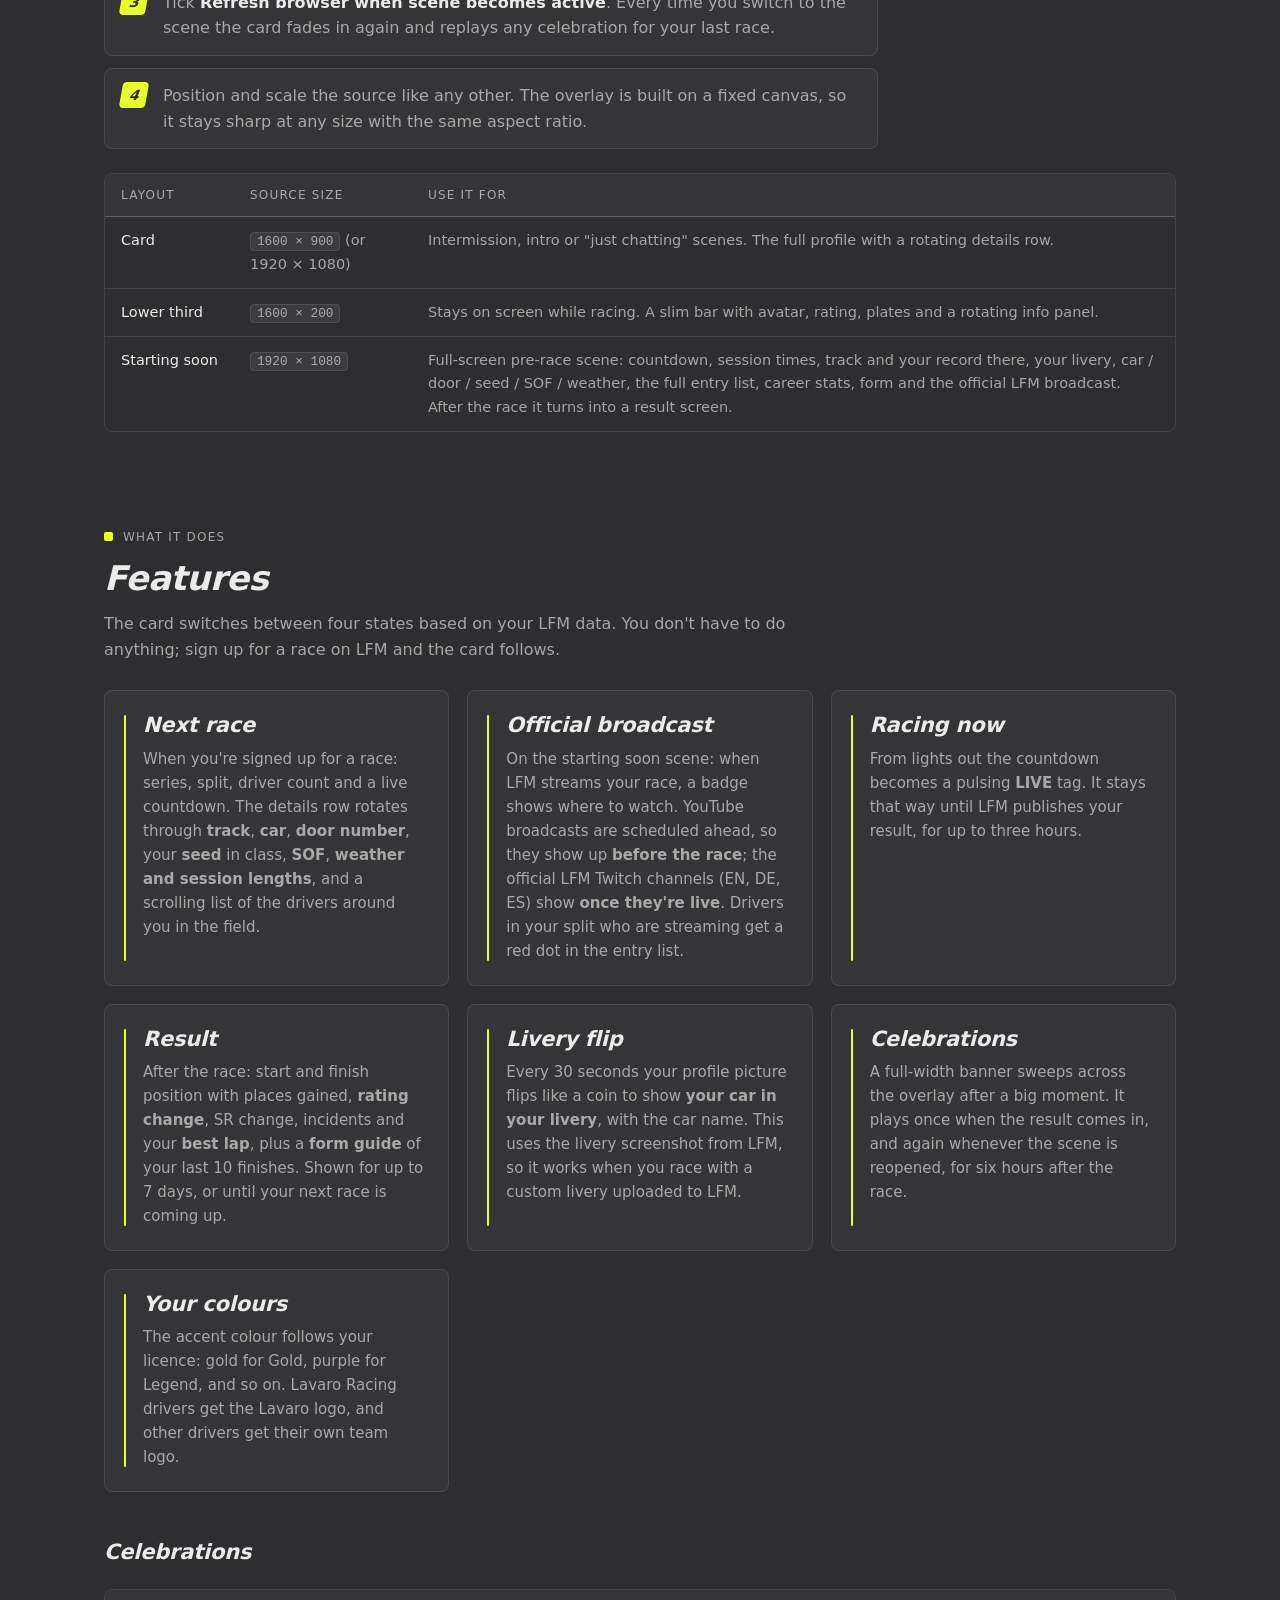
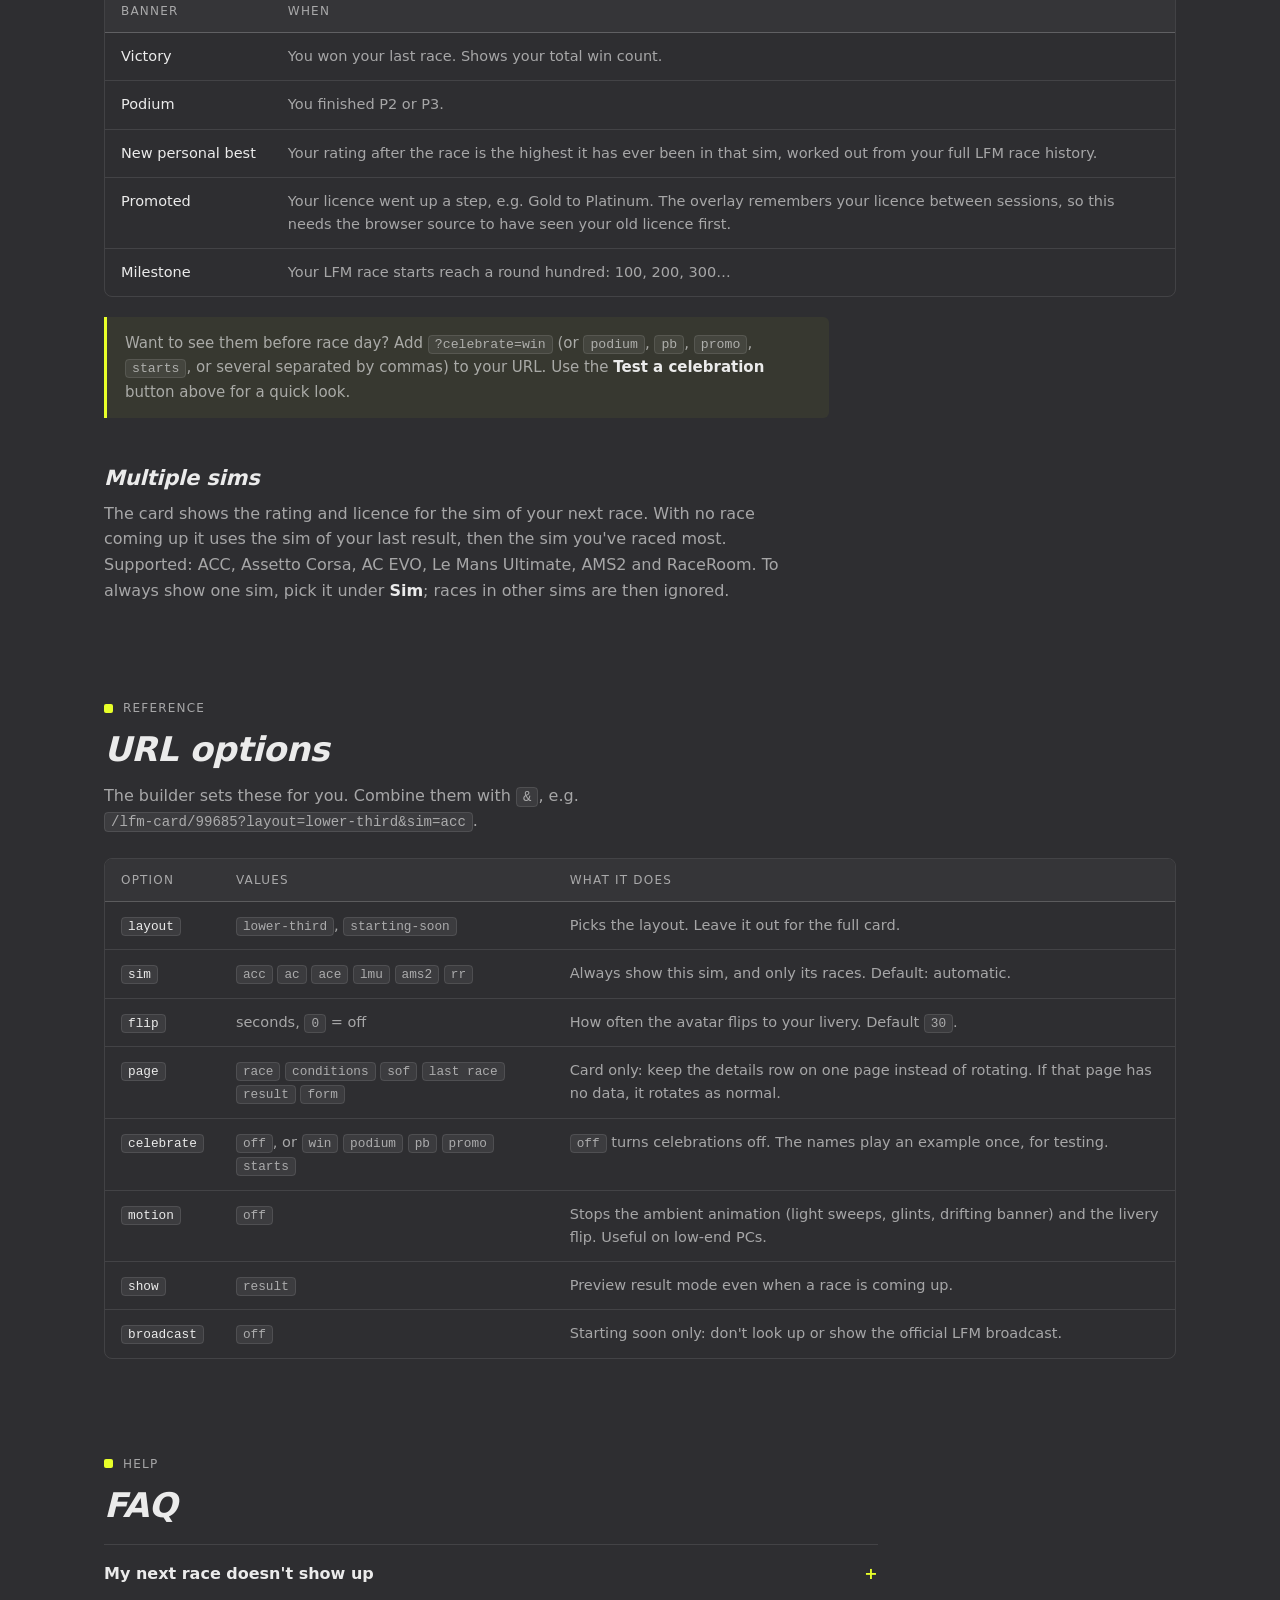
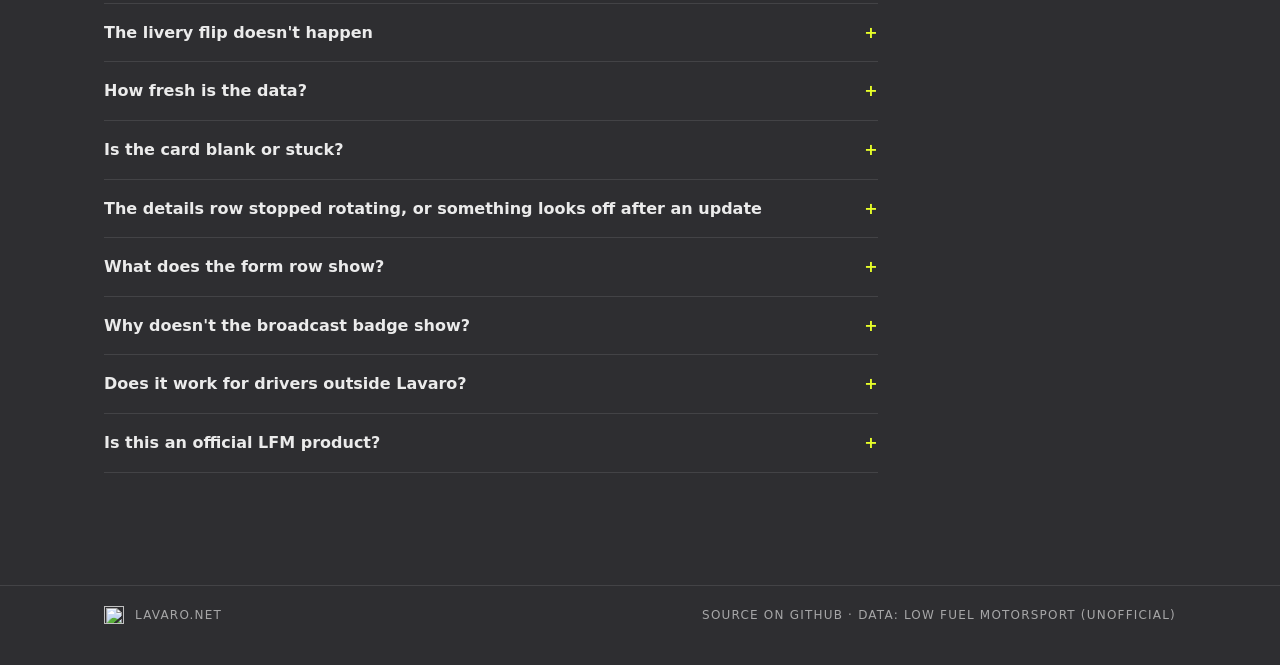
==== commit 1fe92464: "Manual: FAQ on the form row, broadcast badge and refreshing the cache Co-Authored-By: Claude Opus 5." ====
--- a/web/index.html
+++ b/web/index.html
@@ -340,6 +340,9 @@
     <details><summary>The livery flip doesn't happen</summary><p>The car picture comes from LFM's livery screenshots, so it only exists when you race with a custom livery uploaded through LFM. With a default skin the card keeps showing your profile picture. The livery is taken from your next race, or your last race when there's no next race.</p></details>
     <details><summary>How fresh is the data?</summary><p>Everything reloads every two minutes, the same as the official LFM card. Rating, licence and results update as soon as LFM publishes them, usually a few minutes after the race.</p></details>
     <details><summary>Is the card blank or stuck?</summary><p>Check that the URL contains your numeric driver ID. If LFM is briefly unreachable the card keeps showing the last data it had and catches up on the next refresh. Right-click the source in OBS and choose <strong>Refresh</strong> to force a reload.</p></details>
+    <details><summary>The details row stopped rotating, or something looks off after an update</summary><p>Your browser or OBS may still be running an older copy of the overlay code. In OBS open the browser source's properties and click <strong>Refresh cache of current page</strong>; in a browser press <strong>Ctrl+F5</strong>.</p></details>
+    <details><summary>What does the form row show?</summary><p>Your last finishes in the sim on screen, oldest on the left, latest on the right, from your LFM race history. Volt = win, volt outline = podium, light grey = top 10, dark grey = the rest. <strong>DNF</strong> means LFM has no finishing position for you in that race: a retirement, but also a race you qualified for and didn't start or left early.</p></details>
+    <details><summary>Why doesn't the broadcast badge show?</summary><p>It only appears on the starting soon scene when LFM is streaming your race. YouTube streams count when the title has your series and track and is scheduled for race day, e.g. <code>[ENG] Caseking.de Prime Series R05 Suzuka</code>. Twitch has no public schedule, so the official LFM Twitch channels only show once they're live. The YouTube schedule is checked every 10 minutes.</p></details>
     <details><summary>Does it work for drivers outside Lavaro?</summary><p>Yes. Any LFM driver can use it. You get your own team logo and licence colours.</p></details>
     <details><summary>Is this an official LFM product?</summary><p>No. It's an unofficial fan-made overlay by Lavaro that reads public data from Low Fuel Motorsport. All race data belongs to LFM.</p></details>
   </section>
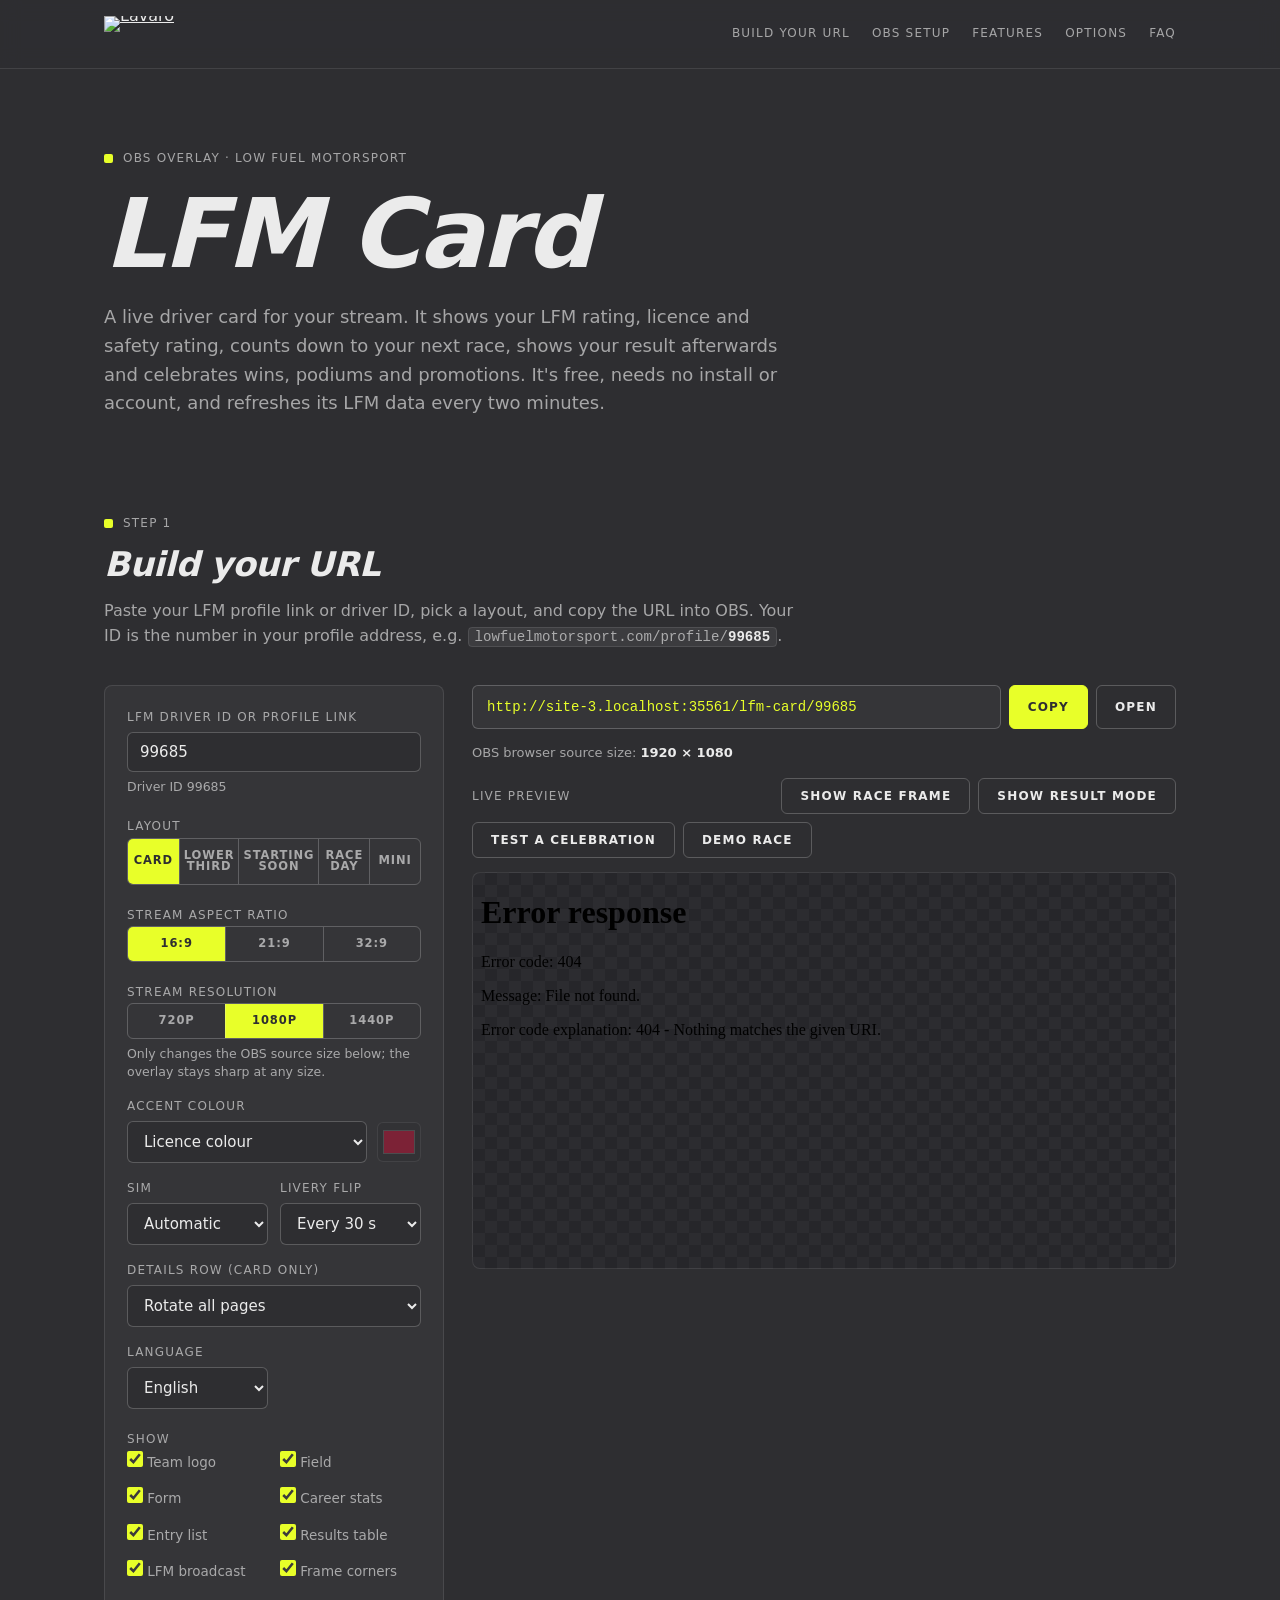
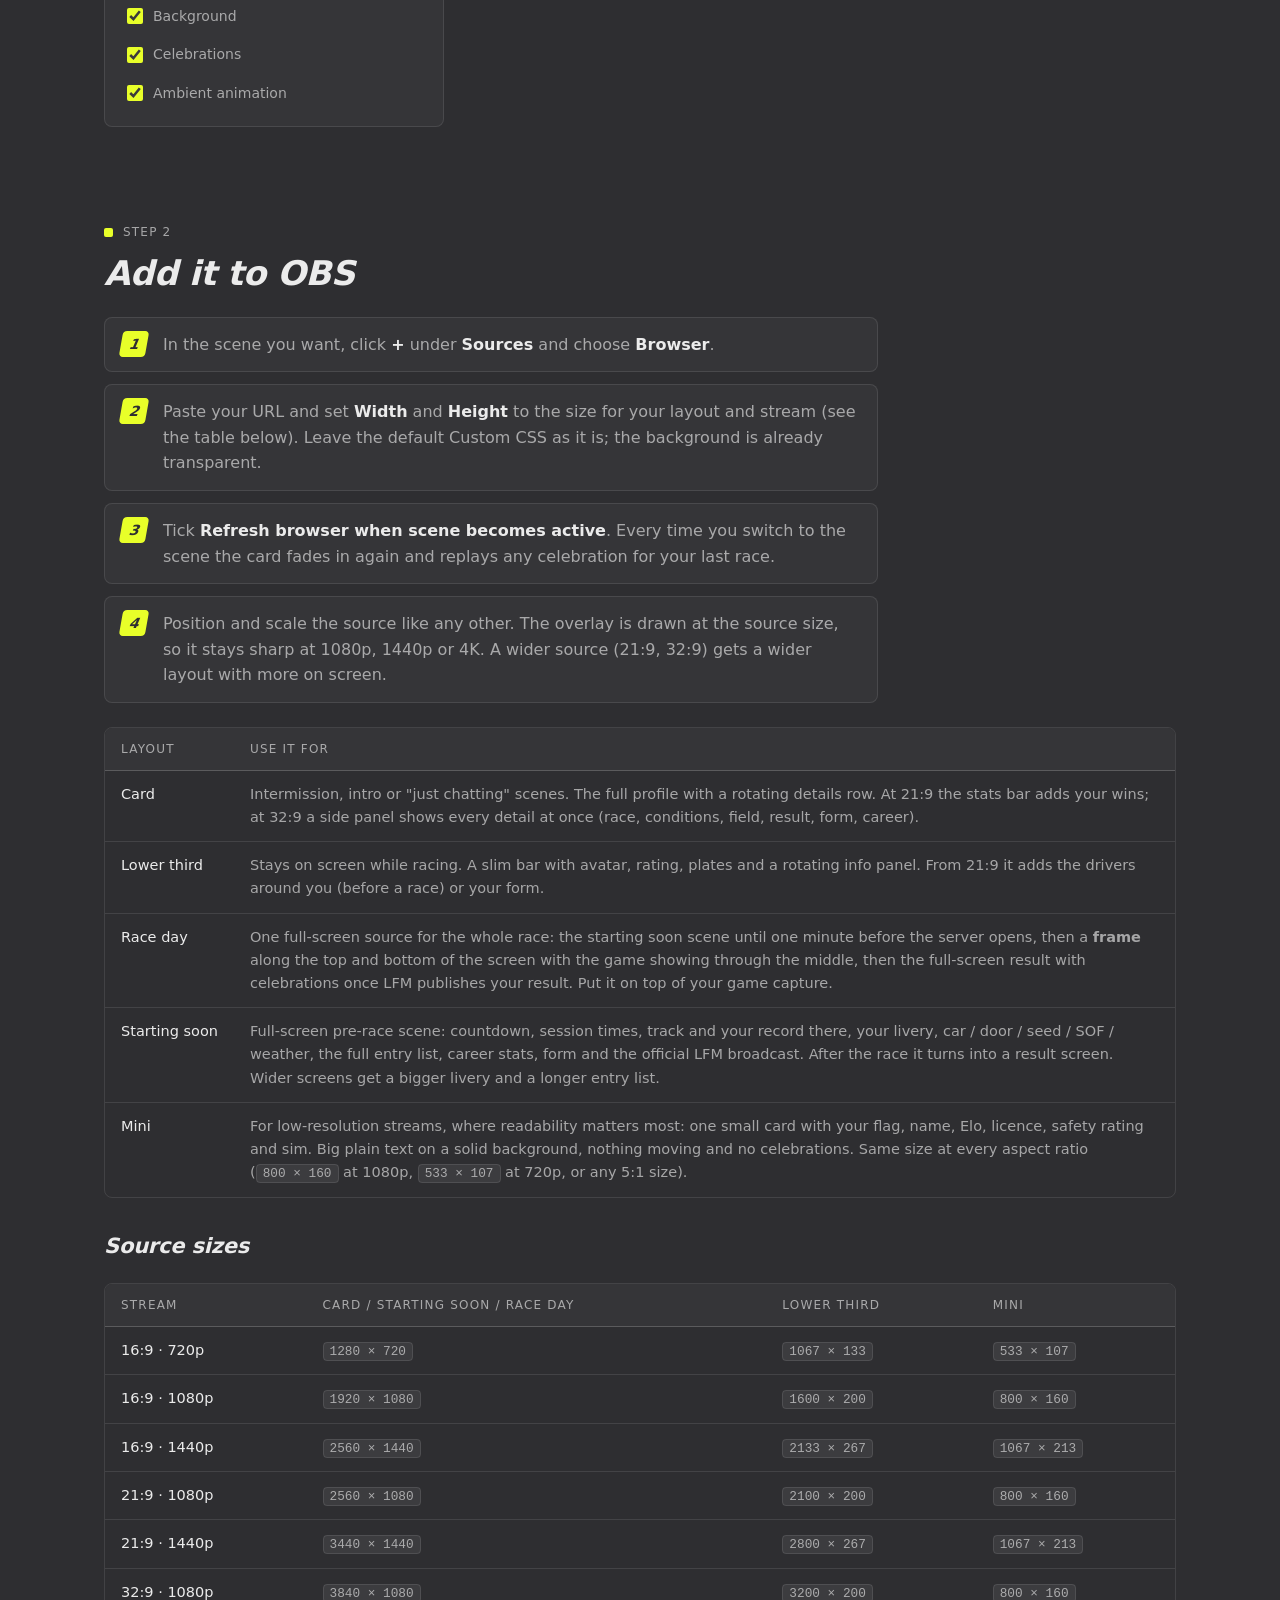
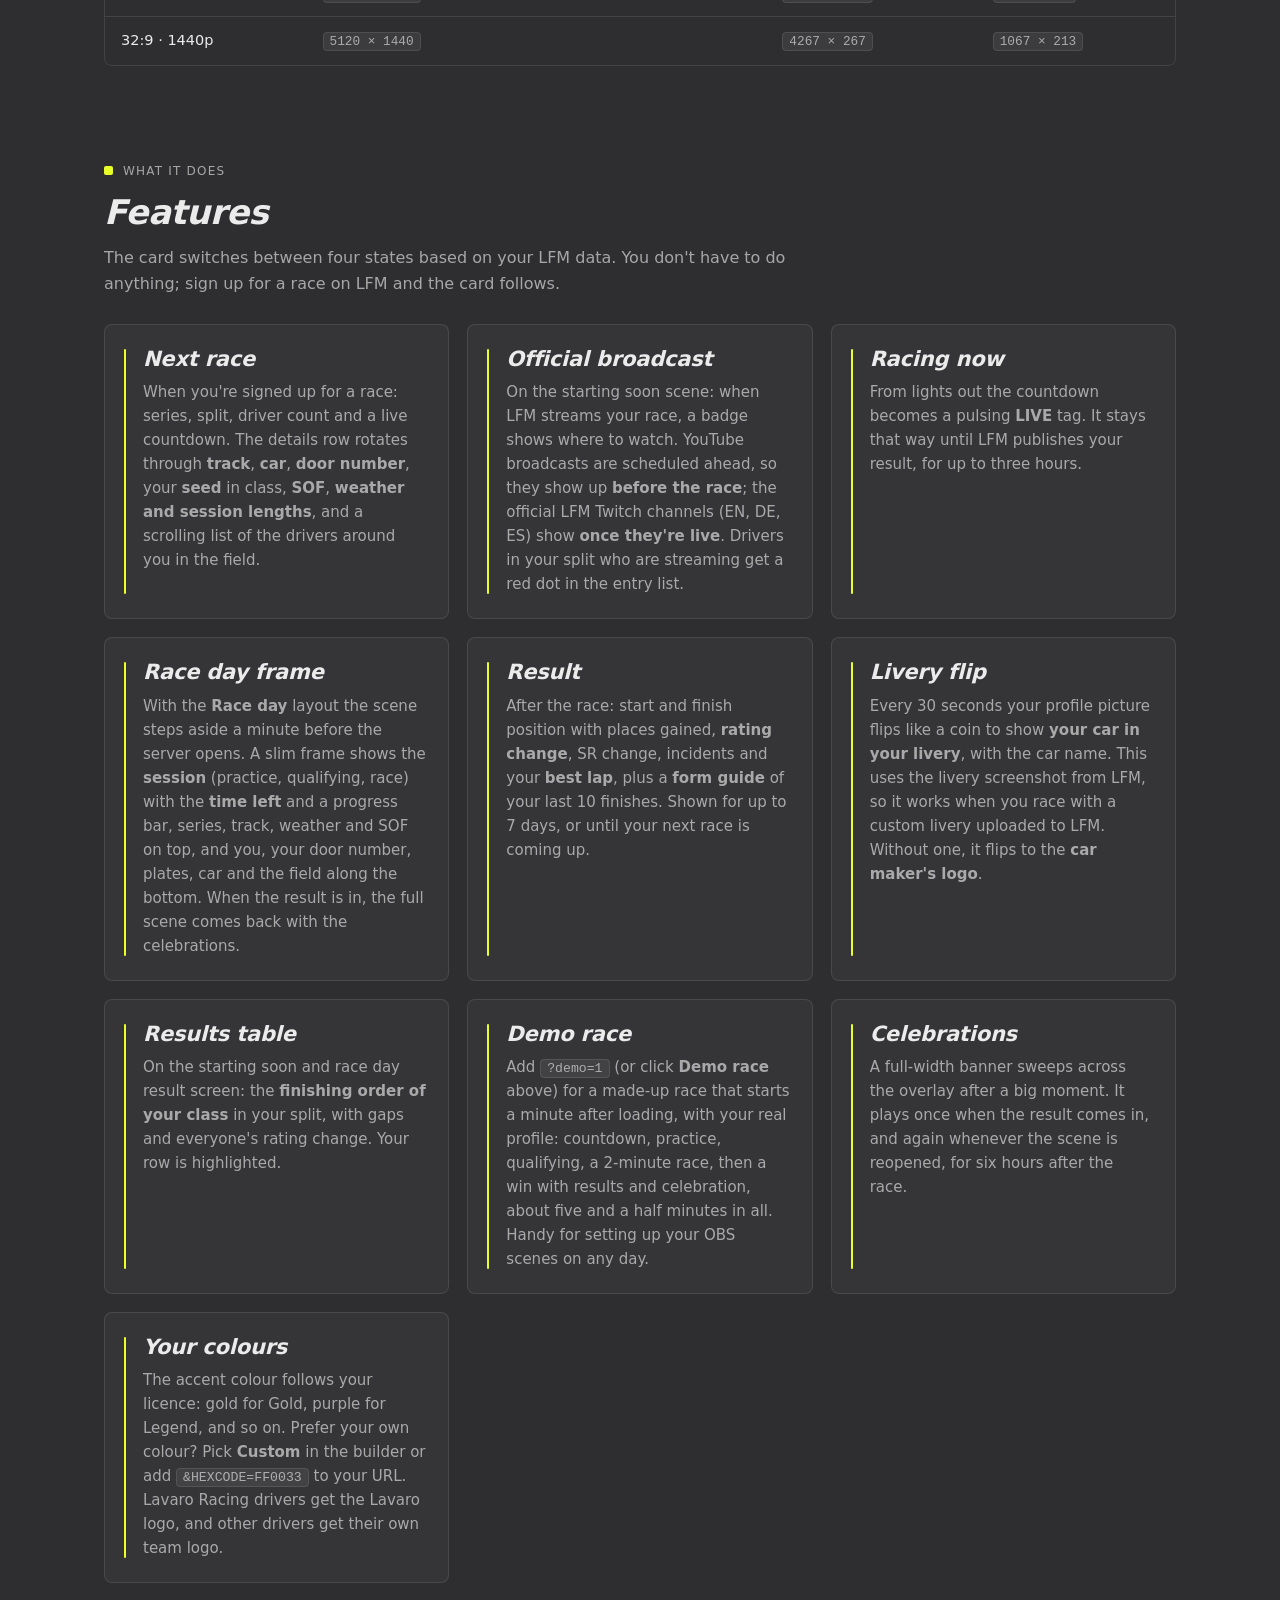
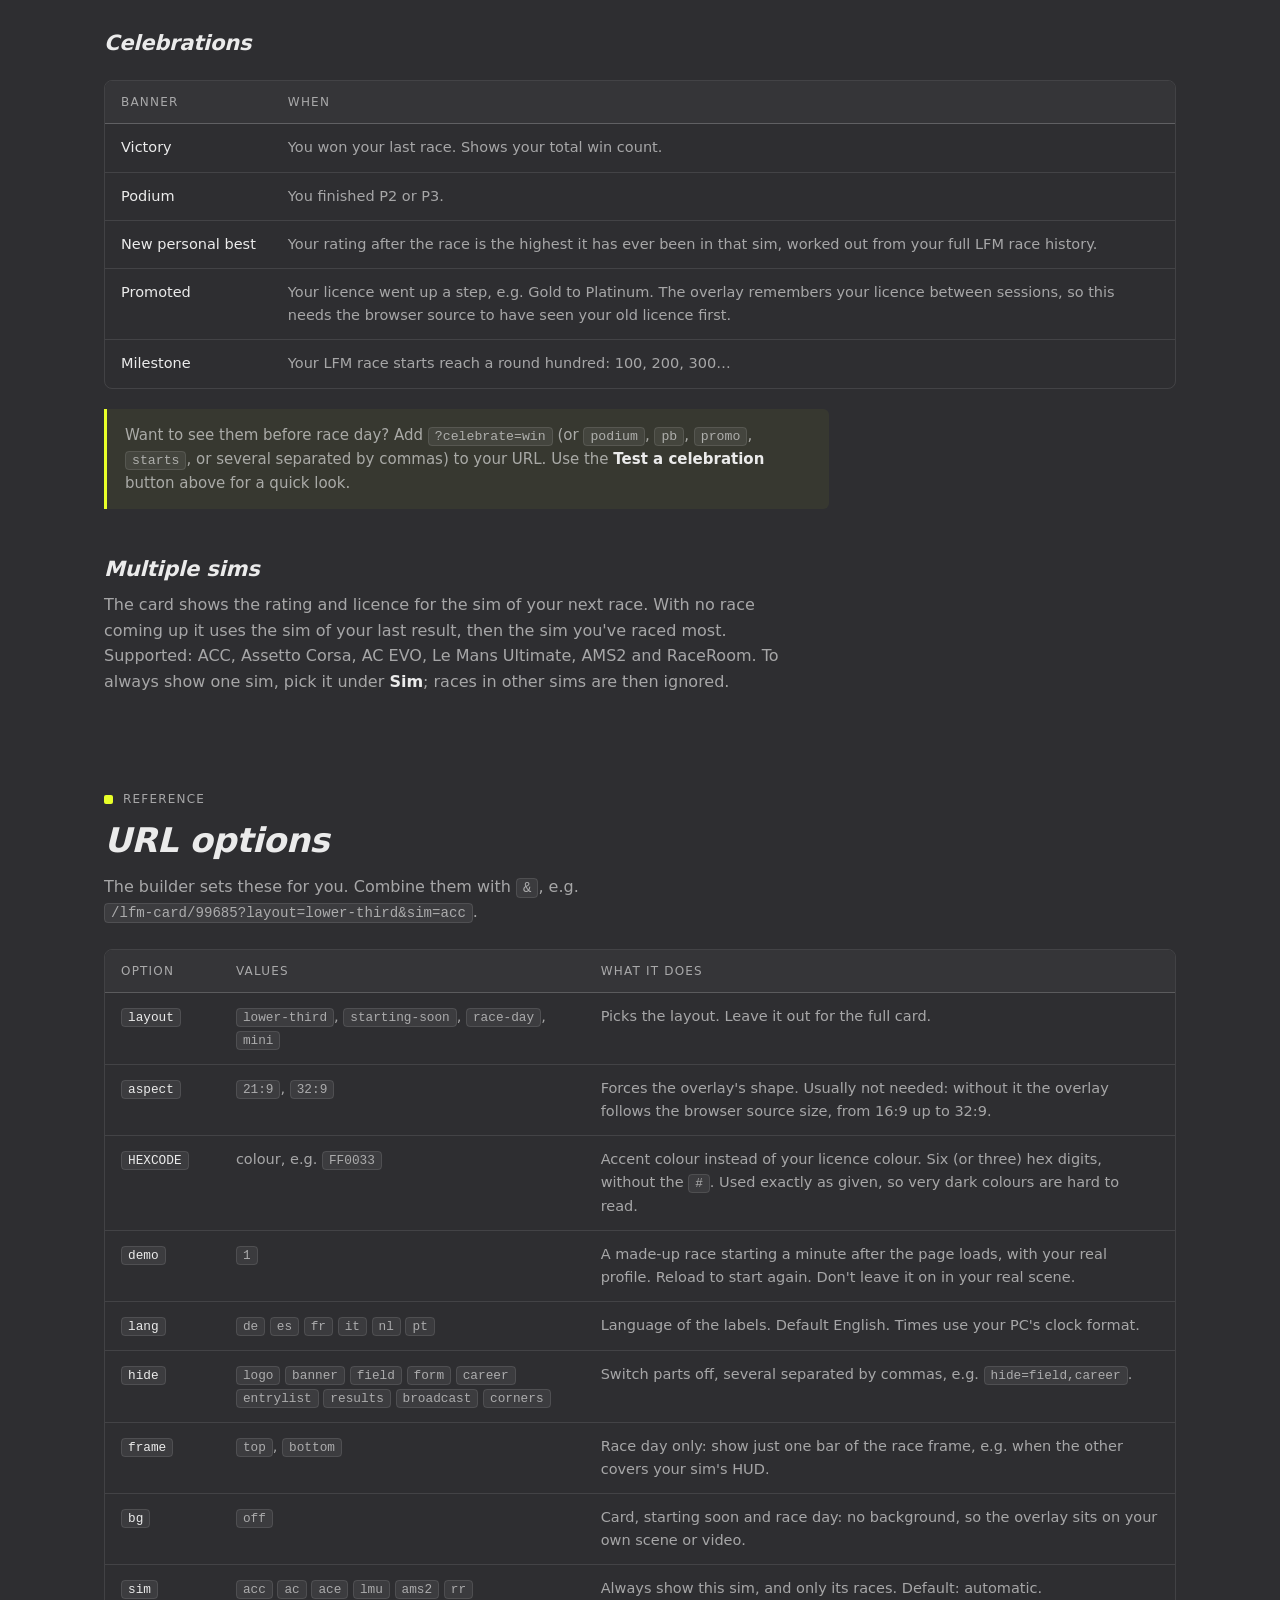
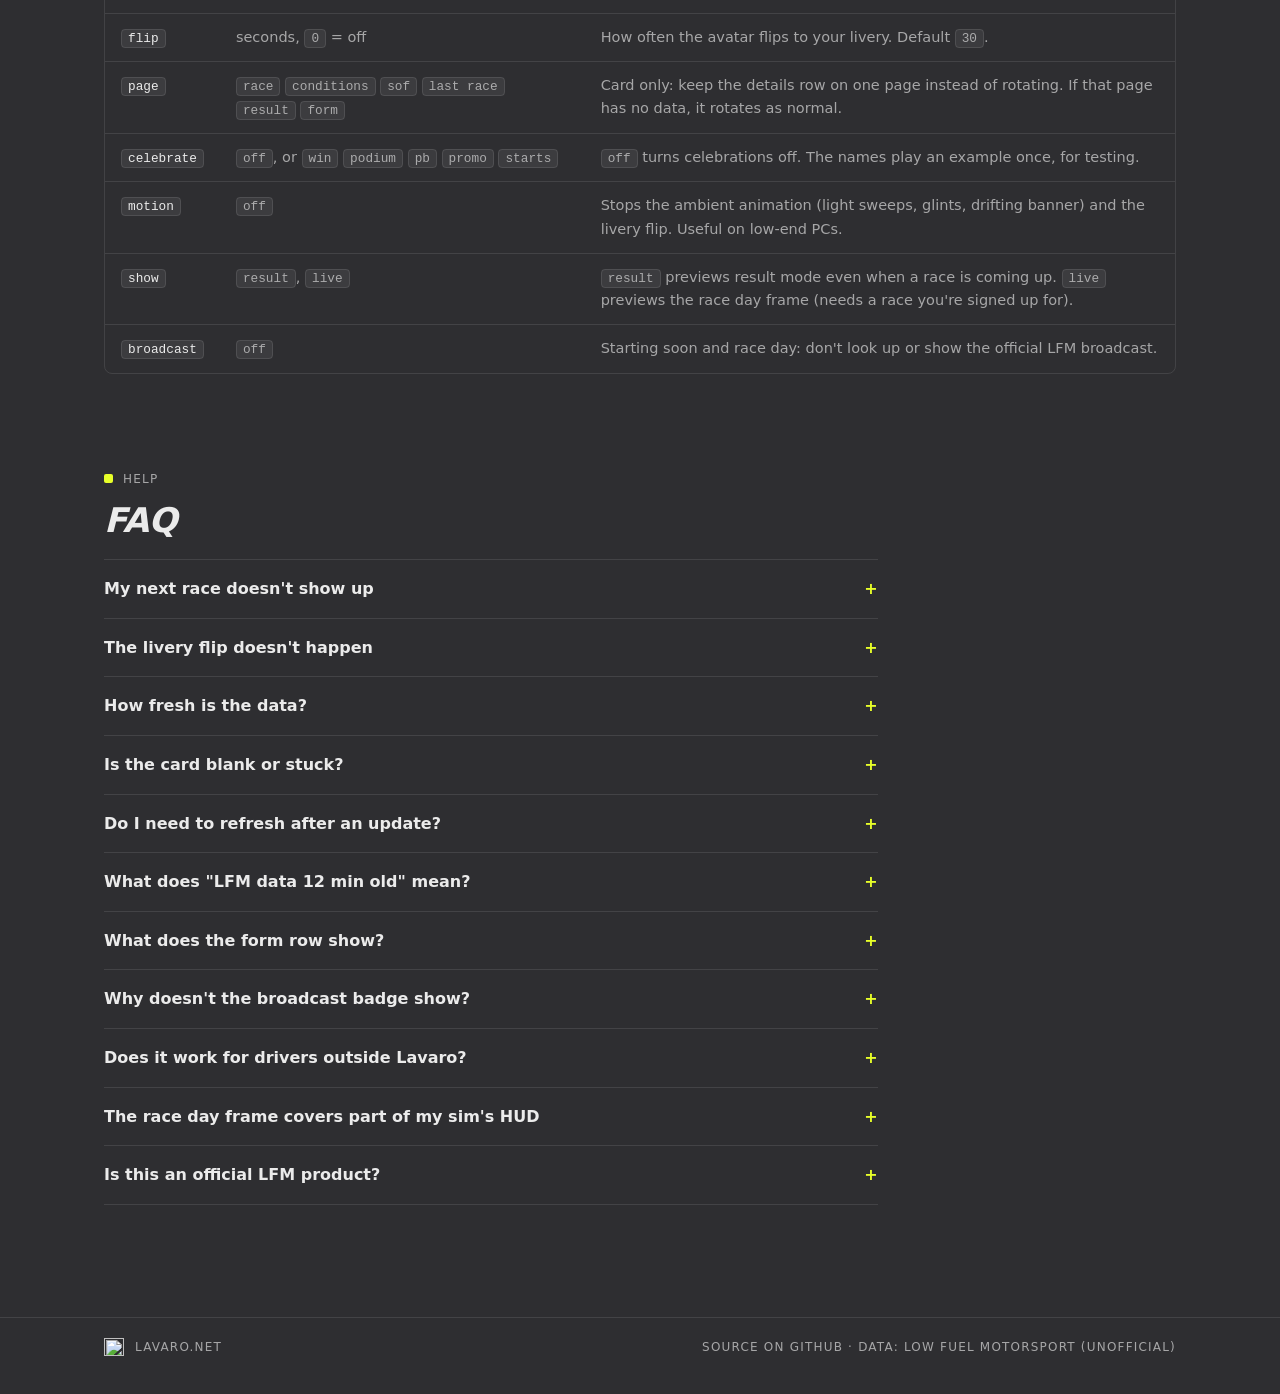
==== commit f3040bb2: "Aspect ratios, race day, mini card, demo mode and more - Every layout follows the OBS source size fr" ====
--- a/web/index.html
+++ b/web/index.html
@@ -72,6 +72,20 @@
 .row2{display:grid;grid-template-columns:1fr 1fr;gap:12px}
 .check{display:flex;align-items:center;gap:10px;font-size:14px;color:var(--ink-soft);cursor:pointer}
 .check input{accent-color:var(--volt);width:16px;height:16px}
+.seg.two{grid-template-columns:repeat(2,1fr)}
+.seg.four{grid-template-columns:repeat(4,1fr)}
+.seg.five{grid-template-columns:repeat(5,1fr)}
+.seg.three{grid-template-columns:repeat(3,1fr)}
+.colour{display:flex;gap:10px;align-items:center}
+.colour input[type=color]{flex:none;width:44px;height:40px;padding:3px;border:1px solid var(--rule-strong);border-radius:6px;background:var(--graphite);cursor:pointer}
+.colour input[type=color]:disabled{opacity:.35;cursor:default}
+.warn[hidden]{display:none}
+.warn{margin-top:8px;display:flex;align-items:center;gap:10px;font-size:12.5px;line-height:1.45;color:#ffb4b4}
+.warn button{flex:none;font:600 11px/1 var(--sans);letter-spacing:.08em;text-transform:uppercase;color:var(--ink);background:transparent;
+  border:1px solid var(--rule-strong);border-radius:5px;padding:7px 9px;cursor:pointer}
+.warn button:hover{border-color:var(--volt);color:var(--volt)}
+.checks{display:grid;grid-template-columns:1fr 1fr;gap:8px 12px}
+.checks .check{font-size:13.5px}
 
 .output{display:grid;gap:14px;min-width:0}
 .urlbox{display:flex;gap:8px;align-items:stretch}
@@ -82,8 +96,7 @@
 .btn--primary:hover{background:var(--mist);border-color:var(--mist);color:var(--graphite)}
 .preview{position:relative;border:1px solid var(--rule);border-radius:var(--radius);overflow:hidden;
   background:repeating-conic-gradient(#26262a 0 25%,#2c2c30 0 50%) 0 0/24px 24px}
-.preview iframe{display:block;width:100%;aspect-ratio:16/9;border:0}
-.preview.lt iframe{aspect-ratio:8/1}
+.preview iframe{display:block;width:100%;aspect-ratio:var(--ar,16/9);border:0}
 .preview-bar{display:flex;flex-wrap:wrap;align-items:center;gap:8px}
 .preview-bar .label{margin-right:auto}
 .size{font-size:13px;color:var(--ink-soft)}
@@ -153,7 +166,7 @@
   <section class="hero">
     <p class="eyebrow">OBS overlay · Low Fuel Motorsport</p>
     <h1>LFM Card</h1>
-    <p class="lede">A live driver card for your stream. It shows your LFM rating, licence and safety rating, counts down to your next race, shows your result afterwards and celebrates wins, podiums and promotions. It's free, needs no install or account, and updates itself every two minutes.</p>
+    <p class="lede">A live driver card for your stream. It shows your LFM rating, licence and safety rating, counts down to your next race, shows your result afterwards and celebrates wins, podiums and promotions. It's free, needs no install or account, and refreshes its LFM data every two minutes.</p>
   </section>
 
   <!-- ------------------------------------------------------------ builder -->
@@ -171,11 +184,41 @@
         </div>
         <div class="field">
           <span class="label">Layout</span>
-          <div class="seg" id="layout" role="group" aria-label="Layout">
+          <div class="seg five" id="layout" role="group" aria-label="Layout">
             <button type="button" data-v="" aria-pressed="true">Card</button>
             <button type="button" data-v="lower-third" aria-pressed="false">Lower third</button>
             <button type="button" data-v="starting-soon" aria-pressed="false">Starting soon</button>
-          </div>
+            <button type="button" data-v="race-day" aria-pressed="false">Race day</button>
+            <button type="button" data-v="mini" aria-pressed="false">Mini</button>
+          </div>
+        </div>
+        <div class="field">
+          <span class="label">Stream aspect ratio</span>
+          <div class="seg" id="aspect" role="group" aria-label="Aspect ratio">
+            <button type="button" data-v="" aria-pressed="true">16:9</button>
+            <button type="button" data-v="21:9" aria-pressed="false">21:9</button>
+            <button type="button" data-v="32:9" aria-pressed="false">32:9</button>
+          </div>
+        </div>
+        <div class="field">
+          <span class="label">Stream resolution</span>
+          <div class="seg three" id="res" role="group" aria-label="Resolution">
+            <button type="button" data-v="720" aria-pressed="false">720p</button>
+            <button type="button" data-v="1080" aria-pressed="true">1080p</button>
+            <button type="button" data-v="1440" aria-pressed="false">1440p</button>
+          </div>
+          <div class="hint">Only changes the OBS source size below; the overlay stays sharp at any size.</div>
+        </div>
+        <div class="field">
+          <label class="label" for="hex">Accent colour</label>
+          <div class="colour">
+            <select id="accent">
+              <option value="">Licence colour</option>
+              <option value="custom">Custom</option>
+            </select>
+            <input type="color" id="hex" value="#ff0033" disabled aria-label="Custom accent colour">
+          </div>
+          <div class="warn" id="hexWarn" hidden><span>Hard to read on the dark card.</span><button type="button" id="hexFix">Lighten it</button></div>
         </div>
         <div class="row2">
           <div class="field">
@@ -211,6 +254,42 @@
             <option value="form">Form only</option>
           </select>
         </div>
+        <div class="row2">
+          <div class="field">
+            <label class="label" for="lang">Language</label>
+            <select id="lang">
+              <option value="">English</option>
+              <option value="de">Deutsch</option>
+              <option value="es">Español</option>
+              <option value="fr">Français</option>
+              <option value="it">Italiano</option>
+              <option value="nl">Nederlands</option>
+              <option value="pt">Português</option>
+            </select>
+          </div>
+          <div class="field" id="frameField" hidden>
+            <label class="label" for="frameBars">Race frame</label>
+            <select id="frameBars">
+              <option value="">Top and bottom</option>
+              <option value="top">Top only</option>
+              <option value="bottom">Bottom only</option>
+            </select>
+          </div>
+        </div>
+        <div class="field">
+          <span class="label">Show</span>
+          <div class="checks" id="shows">
+            <label class="check"><input type="checkbox" data-hide="logo" checked> Team logo</label>
+            <label class="check"><input type="checkbox" data-hide="field" checked> Field</label>
+            <label class="check"><input type="checkbox" data-hide="form" checked> Form</label>
+            <label class="check"><input type="checkbox" data-hide="career" checked> Career stats</label>
+            <label class="check"><input type="checkbox" data-hide="entrylist" checked> Entry list</label>
+            <label class="check"><input type="checkbox" data-hide="results" checked> Results table</label>
+            <label class="check"><input type="checkbox" data-hide="broadcast" checked> LFM broadcast</label>
+            <label class="check"><input type="checkbox" data-hide="corners" checked> Frame corners</label>
+          </div>
+        </div>
+        <label class="check"><input type="checkbox" id="bg" checked> Background</label>
         <label class="check"><input type="checkbox" id="celebrate" checked> Celebrations</label>
         <label class="check"><input type="checkbox" id="motion" checked> Ambient animation</label>
       </form>
@@ -224,8 +303,10 @@
         <p class="size" id="size"></p>
         <div class="preview-bar">
           <span class="label">Live preview</span>
+          <button class="btn" type="button" id="prevFrame" hidden>Show race frame</button>
           <button class="btn" type="button" id="prevResult">Show result mode</button>
           <button class="btn" type="button" id="prevCelebrate">Test a celebration</button>
+          <button class="btn" type="button" id="prevDemo">Demo race</button>
         </div>
         <div class="preview" id="preview"><iframe id="frame" title="LFM Card preview" loading="lazy"></iframe></div>
       </div>
@@ -238,17 +319,34 @@
     <h2>Add it to OBS</h2>
     <ol class="steps">
       <li>In the scene you want, click <strong>+</strong> under <strong>Sources</strong> and choose <strong>Browser</strong>.</li>
-      <li>Paste your URL and set <strong>Width</strong> and <strong>Height</strong> to the size for your layout (see the table below). Leave the default Custom CSS as it is; the background is already transparent.</li>
+      <li>Paste your URL and set <strong>Width</strong> and <strong>Height</strong> to the size for your layout and stream (see the table below). Leave the default Custom CSS as it is; the background is already transparent.</li>
       <li>Tick <strong>Refresh browser when scene becomes active</strong>. Every time you switch to the scene the card fades in again and replays any celebration for your last race.</li>
-      <li>Position and scale the source like any other. The overlay is built on a fixed canvas, so it stays sharp at any size with the same aspect ratio.</li>
+      <li>Position and scale the source like any other. The overlay is drawn at the source size, so it stays sharp at 1080p, 1440p or 4K. A wider source (21:9, 32:9) gets a wider layout with more on screen.</li>
     </ol>
     <div class="table-wrap">
       <table>
-        <thead><tr><th>Layout</th><th>Source size</th><th>Use it for</th></tr></thead>
+        <thead><tr><th>Layout</th><th>Use it for</th></tr></thead>
         <tbody>
-          <tr><td>Card</td><td><code>1600 × 900</code> (or 1920 × 1080)</td><td>Intermission, intro or "just chatting" scenes. The full profile with a rotating details row.</td></tr>
-          <tr><td>Lower third</td><td><code>1600 × 200</code></td><td>Stays on screen while racing. A slim bar with avatar, rating, plates and a rotating info panel.</td></tr>
-          <tr><td>Starting soon</td><td><code>1920 × 1080</code></td><td>Full-screen pre-race scene: countdown, session times, track and your record there, your livery, car / door / seed / SOF / weather, the full entry list, career stats, form and the official LFM broadcast. After the race it turns into a result screen.</td></tr>
+          <tr><td>Card</td><td>Intermission, intro or "just chatting" scenes. The full profile with a rotating details row. At 21:9 the stats bar adds your wins; at 32:9 a side panel shows every detail at once (race, conditions, field, result, form, career).</td></tr>
+          <tr><td>Lower third</td><td>Stays on screen while racing. A slim bar with avatar, rating, plates and a rotating info panel. From 21:9 it adds the drivers around you (before a race) or your form.</td></tr>
+          <tr><td>Race day</td><td>One full-screen source for the whole race: the starting soon scene until one minute before the server opens, then a <strong>frame</strong> along the top and bottom of the screen with the game showing through the middle, then the full-screen result with celebrations once LFM publishes your result. Put it on top of your game capture.</td></tr>
+          <tr><td>Starting soon</td><td>Full-screen pre-race scene: countdown, session times, track and your record there, your livery, car / door / seed / SOF / weather, the full entry list, career stats, form and the official LFM broadcast. After the race it turns into a result screen. Wider screens get a bigger livery and a longer entry list.</td></tr>
+          <tr><td>Mini</td><td>For low-resolution streams, where readability matters most: one small card with your flag, name, Elo, licence, safety rating and sim. Big plain text on a solid background, nothing moving and no celebrations. Same size at every aspect ratio (<code>800 × 160</code> at 1080p, <code>533 × 107</code> at 720p, or any 5:1 size).</td></tr>
+        </tbody>
+      </table>
+    </div>
+    <h3 style="margin-top:36px">Source sizes</h3>
+    <div class="table-wrap">
+      <table>
+        <thead><tr><th>Stream</th><th>Card / Starting soon / Race day</th><th>Lower third</th><th>Mini</th></tr></thead>
+        <tbody>
+          <tr><td>16:9 · 720p</td><td><code>1280 × 720</code></td><td><code>1067 × 133</code></td><td><code>533 × 107</code></td></tr>
+          <tr><td>16:9 · 1080p</td><td><code>1920 × 1080</code></td><td><code>1600 × 200</code></td><td><code>800 × 160</code></td></tr>
+          <tr><td>16:9 · 1440p</td><td><code>2560 × 1440</code></td><td><code>2133 × 267</code></td><td><code>1067 × 213</code></td></tr>
+          <tr><td>21:9 · 1080p</td><td><code>2560 × 1080</code></td><td><code>2100 × 200</code></td><td><code>800 × 160</code></td></tr>
+          <tr><td>21:9 · 1440p</td><td><code>3440 × 1440</code></td><td><code>2800 × 267</code></td><td><code>1067 × 213</code></td></tr>
+          <tr><td>32:9 · 1080p</td><td><code>3840 × 1080</code></td><td><code>3200 × 200</code></td><td><code>800 × 160</code></td></tr>
+          <tr><td>32:9 · 1440p</td><td><code>5120 × 1440</code></td><td><code>4267 × 267</code></td><td><code>1067 × 213</code></td></tr>
         </tbody>
       </table>
     </div>
@@ -274,12 +372,24 @@
         <p>From lights out the countdown becomes a pulsing <strong>LIVE</strong> tag. It stays that way until LFM publishes your result, for up to three hours.</p>
       </article>
       <article class="card">
+        <h3>Race day frame</h3>
+        <p>With the <strong>Race day</strong> layout the scene steps aside a minute before the server opens. A slim frame shows the <strong>session</strong> (practice, qualifying, race) with the <strong>time left</strong> and a progress bar, series, track, weather and SOF on top, and you, your door number, plates, car and the field along the bottom. When the result is in, the full scene comes back with the celebrations.</p>
+      </article>
+      <article class="card">
         <h3>Result</h3>
         <p>After the race: start and finish position with places gained, <strong>rating change</strong>, SR change, incidents and your <strong>best lap</strong>, plus a <strong>form guide</strong> of your last 10 finishes. Shown for up to 7 days, or until your next race is coming up.</p>
       </article>
       <article class="card">
         <h3>Livery flip</h3>
-        <p>Every 30 seconds your profile picture flips like a coin to show <strong>your car in your livery</strong>, with the car name. This uses the livery screenshot from LFM, so it works when you race with a custom livery uploaded to LFM.</p>
+        <p>Every 30 seconds your profile picture flips like a coin to show <strong>your car in your livery</strong>, with the car name. This uses the livery screenshot from LFM, so it works when you race with a custom livery uploaded to LFM. Without one, it flips to the <strong>car maker's logo</strong>.</p>
+      </article>
+      <article class="card">
+        <h3>Results table</h3>
+        <p>On the starting soon and race day result screen: the <strong>finishing order of your class</strong> in your split, with gaps and everyone's rating change. Your row is highlighted.</p>
+      </article>
+      <article class="card">
+        <h3>Demo race</h3>
+        <p>Add <code>?demo=1</code> (or click <strong>Demo race</strong> above) for a made-up race that starts a minute after loading, with your real profile: countdown, practice, qualifying, a 2-minute race, then a win with results and celebration, about five and a half minutes in all. Handy for setting up your OBS scenes on any day.</p>
       </article>
       <article class="card">
         <h3>Celebrations</h3>
@@ -287,7 +397,7 @@
       </article>
       <article class="card">
         <h3>Your colours</h3>
-        <p>The accent colour follows your licence: gold for Gold, purple for Legend, and so on. Lavaro Racing drivers get the Lavaro logo, and other drivers get their own team logo.</p>
+        <p>The accent colour follows your licence: gold for Gold, purple for Legend, and so on. Prefer your own colour? Pick <strong>Custom</strong> in the builder or add <code>&amp;HEXCODE=FF0033</code> to your URL. Lavaro Racing drivers get the Lavaro logo, and other drivers get their own team logo.</p>
       </article>
     </div>
 
@@ -319,14 +429,21 @@
       <table>
         <thead><tr><th>Option</th><th>Values</th><th>What it does</th></tr></thead>
         <tbody>
-          <tr><td><code>layout</code></td><td><code>lower-third</code>, <code>starting-soon</code></td><td>Picks the layout. Leave it out for the full card.</td></tr>
+          <tr><td><code>layout</code></td><td><code>lower-third</code>, <code>starting-soon</code>, <code>race-day</code>, <code>mini</code></td><td>Picks the layout. Leave it out for the full card.</td></tr>
+          <tr><td><code>aspect</code></td><td><code>21:9</code>, <code>32:9</code></td><td>Forces the overlay's shape. Usually not needed: without it the overlay follows the browser source size, from 16:9 up to 32:9.</td></tr>
+          <tr><td><code>HEXCODE</code></td><td>colour, e.g. <code>FF0033</code></td><td>Accent colour instead of your licence colour. Six (or three) hex digits, without the <code>#</code>. Used exactly as given, so very dark colours are hard to read.</td></tr>
+          <tr><td><code>demo</code></td><td><code>1</code></td><td>A made-up race starting a minute after the page loads, with your real profile. Reload to start again. Don't leave it on in your real scene.</td></tr>
+          <tr><td><code>lang</code></td><td><code>de</code> <code>es</code> <code>fr</code> <code>it</code> <code>nl</code> <code>pt</code></td><td>Language of the labels. Default English. Times use your PC's clock format.</td></tr>
+          <tr><td><code>hide</code></td><td><code>logo</code> <code>banner</code> <code>field</code> <code>form</code> <code>career</code> <code>entrylist</code> <code>results</code> <code>broadcast</code> <code>corners</code></td><td>Switch parts off, several separated by commas, e.g. <code>hide=field,career</code>.</td></tr>
+          <tr><td><code>frame</code></td><td><code>top</code>, <code>bottom</code></td><td>Race day only: show just one bar of the race frame, e.g. when the other covers your sim's HUD.</td></tr>
+          <tr><td><code>bg</code></td><td><code>off</code></td><td>Card, starting soon and race day: no background, so the overlay sits on your own scene or video.</td></tr>
           <tr><td><code>sim</code></td><td><code>acc</code> <code>ac</code> <code>ace</code> <code>lmu</code> <code>ams2</code> <code>rr</code></td><td>Always show this sim, and only its races. Default: automatic.</td></tr>
           <tr><td><code>flip</code></td><td>seconds, <code>0</code> = off</td><td>How often the avatar flips to your livery. Default <code>30</code>.</td></tr>
           <tr><td><code>page</code></td><td><code>race</code> <code>conditions</code> <code>sof</code> <code>last race</code> <code>result</code> <code>form</code></td><td>Card only: keep the details row on one page instead of rotating. If that page has no data, it rotates as normal.</td></tr>
           <tr><td><code>celebrate</code></td><td><code>off</code>, or <code>win</code> <code>podium</code> <code>pb</code> <code>promo</code> <code>starts</code></td><td><code>off</code> turns celebrations off. The names play an example once, for testing.</td></tr>
           <tr><td><code>motion</code></td><td><code>off</code></td><td>Stops the ambient animation (light sweeps, glints, drifting banner) and the livery flip. Useful on low-end PCs.</td></tr>
-          <tr><td><code>show</code></td><td><code>result</code></td><td>Preview result mode even when a race is coming up.</td></tr>
-          <tr><td><code>broadcast</code></td><td><code>off</code></td><td>Starting soon only: don't look up or show the official LFM broadcast.</td></tr>
+          <tr><td><code>show</code></td><td><code>result</code>, <code>live</code></td><td><code>result</code> previews result mode even when a race is coming up. <code>live</code> previews the race day frame (needs a race you're signed up for).</td></tr>
+          <tr><td><code>broadcast</code></td><td><code>off</code></td><td>Starting soon and race day: don't look up or show the official LFM broadcast.</td></tr>
         </tbody>
       </table>
     </div>
@@ -337,13 +454,15 @@
     <p class="eyebrow">Help</p>
     <h2>FAQ</h2>
     <details><summary>My next race doesn't show up</summary><p>The card only knows about races you're signed up for on LFM. Once you register, it appears within two minutes.</p></details>
-    <details><summary>The livery flip doesn't happen</summary><p>The car picture comes from LFM's livery screenshots, so it only exists when you race with a custom livery uploaded through LFM. With a default skin the card keeps showing your profile picture. The livery is taken from your next race, or your last race when there's no next race.</p></details>
+    <details><summary>The livery flip doesn't happen</summary><p>The car picture comes from LFM's livery screenshots, so it only exists when you race with a custom livery uploaded through LFM. With a default skin it flips to the car maker's logo instead. The livery is taken from your next race, or your last race when there's no next race.</p></details>
     <details><summary>How fresh is the data?</summary><p>Everything reloads every two minutes, the same as the official LFM card. Rating, licence and results update as soon as LFM publishes them, usually a few minutes after the race.</p></details>
     <details><summary>Is the card blank or stuck?</summary><p>Check that the URL contains your numeric driver ID. If LFM is briefly unreachable the card keeps showing the last data it had and catches up on the next refresh. Right-click the source in OBS and choose <strong>Refresh</strong> to force a reload.</p></details>
-    <details><summary>The details row stopped rotating, or something looks off after an update</summary><p>Your browser or OBS may still be running an older copy of the overlay code. In OBS open the browser source's properties and click <strong>Refresh cache of current page</strong>; in a browser press <strong>Ctrl+F5</strong>.</p></details>
+    <details><summary>Do I need to refresh after an update?</summary><p>No. The overlay checks for new versions every few minutes and reloads itself at a quiet moment: not during a race, not in the 15 minutes before one and not mid-celebration. If something still looks off, open the browser source's properties in OBS and click <strong>Refresh cache of current page</strong>.</p></details>
+    <details><summary>What does "LFM data 12 min old" mean?</summary><p>LFM couldn't be reached for a while, so the overlay is showing the last data it had. The tag disappears on its own once LFM answers again.</p></details>
     <details><summary>What does the form row show?</summary><p>Your last finishes in the sim on screen, oldest on the left, latest on the right, from your LFM race history. Volt = win, volt outline = podium, light grey = top 10, dark grey = the rest. <strong>DNF</strong> means LFM has no finishing position for you in that race: a retirement, but also a race you qualified for and didn't start or left early.</p></details>
-    <details><summary>Why doesn't the broadcast badge show?</summary><p>It only appears on the starting soon scene when LFM is streaming your race. YouTube streams count when the title has your series and track and is scheduled for race day, e.g. <code>[ENG] Caseking.de Prime Series R05 Suzuka</code>. Twitch has no public schedule, so the official LFM Twitch channels only show once they're live. The YouTube schedule is checked every 10 minutes.</p></details>
+    <details><summary>Why doesn't the broadcast badge show?</summary><p>It only appears on the starting soon and race day scenes when LFM is streaming your race. YouTube streams count when the title has your series and track and is scheduled for race day, e.g. <code>[ENG] Caseking.de Prime Series R05 Suzuka</code>. Twitch has no public schedule, so the official LFM Twitch channels only show once they're live. The YouTube schedule is checked every 10 minutes.</p></details>
     <details><summary>Does it work for drivers outside Lavaro?</summary><p>Yes. Any LFM driver can use it. You get your own team logo and licence colours.</p></details>
+    <details><summary>The race day frame covers part of my sim's HUD</summary><p>Pick <strong>Top only</strong> or <strong>Bottom only</strong> under <strong>Race frame</strong> in the builder (<code>frame=top</code> / <code>frame=bottom</code>), and untick <strong>Frame corners</strong> if the corner marks are in the way.</p></details>
     <details><summary>Is this an official LFM product?</summary><p>No. It's an unofficial fan-made overlay by Lavaro that reads public data from Low Fuel Motorsport. All race data belongs to LFM.</p></details>
   </section>
 </main>
@@ -358,8 +477,23 @@
 <script>
 (() => {
   const $ = id => document.getElementById(id);
-  const SIZES = {"": [1600, 900], "lower-third": [1600, 200], "starting-soon": [1920, 1080]};
-  let layout = "";
+  // Canvas height per layout at 1080p; width follows the stream's aspect ratio.
+  const RATIOS = {"": 16 / 9, "21:9": 21 / 9, "32:9": 32 / 9};
+  const STREAM_W = {"": 1920, "21:9": 2560, "32:9": 3840};
+  let layout = "", aspect = "", res = 1080;
+  function sourceSize(){
+    if (layout === "mini"){
+      // Fixed 5:1 card, about 40% of the stream width at 16:9.
+      const k = res / 1080;
+      return [Math.round(800 * k), Math.round(160 * k)];
+    }
+    if (layout === "lower-third"){
+      const w = 1600 * RATIOS[aspect] / (16 / 9), k = res / 1080;
+      return [Math.round(w * k), Math.round(200 * k)];
+    }
+    const k = res / 1080;
+    return [Math.round(STREAM_W[aspect] * k), res];
+  }
   let extra = "";  // preview-only params (result mode / celebration test)
 
   // Remember the last ID typed (per browser only).
@@ -370,6 +504,13 @@
   function params(){
     const p = new URLSearchParams();
     if (layout) p.set("layout", layout);
+    if (aspect) p.set("aspect", aspect);
+    if ($("accent").value === "custom") p.set("HEXCODE", $("hex").value.slice(1).toUpperCase());
+    if ($("lang").value) p.set("lang", $("lang").value);
+    if (layout === "race-day" && $("frameBars").value) p.set("frame", $("frameBars").value);
+    const hide = [...$("shows").querySelectorAll("input")].filter(x => !x.checked).map(x => x.dataset.hide);
+    if (hide.length) p.set("hide", hide.join(","));
+    if (!$("bg").checked && layout !== "lower-third" && layout !== "mini") p.set("bg", "off");
     if ($("sim").value) p.set("sim", $("sim").value);
     if ($("flip").value) p.set("flip", $("flip").value);
     if (!layout && $("page").value) p.set("page", $("page").value);
@@ -377,6 +518,20 @@
     if (!$("motion").checked) p.set("motion", "off");
     return p;
   }
+
+  // Same check the overlay uses for licence colours: contrast against the card
+  // background of at least 3.2, else lighten towards white keeping the hue.
+  const lum = rgb => rgb.map(v => (v /= 255) <= 0.03928 ? v / 12.92 : ((v + 0.055) / 1.055) ** 2.4)
+    .reduce((n, c, i) => n + c * [0.2126, 0.7152, 0.0722][i], 0);
+  const BG = lum([20, 20, 22]);
+  function readable(hex){
+    const base = hex.match(/\w\w/g).map(h => parseInt(h, 16));
+    let rgb = base;
+    for (let t = 0; t <= 1 && (lum(rgb) + 0.05) / (BG + 0.05) < 3.2; t += 0.05)
+      rgb = base.map(v => Math.round(v + (255 - v) * t));
+    return "#" + rgb.map(v => v.toString(16).padStart(2, "0")).join("");
+  }
+  $("hexFix").addEventListener("click", () => { $("hex").value = readable($("hex").value); extra = ""; update(); });
 
   let frameTimer = 0;
   function update(){
@@ -387,10 +542,14 @@
     $("url").textContent = url || "—";
     $("open").href = url || "#";
     $("copy").disabled = !url;
-    const [w, h] = SIZES[layout];
+    const [w, h] = sourceSize();
     $("size").innerHTML = `OBS browser source size: <b>${w} × ${h}</b>`;
     $("pageField").hidden = !!layout;
-    $("preview").classList.toggle("lt", layout === "lower-third");
+    $("prevFrame").hidden = layout !== "race-day";
+    $("hex").disabled = $("accent").value !== "custom";
+    $("hexWarn").hidden = $("hex").disabled || readable($("hex").value) === $("hex").value;
+    $("frameField").hidden = layout !== "race-day";
+    $("preview").style.setProperty("--ar", `${w} / ${h}`);
     try { if (id) localStorage.setItem("lfm-card-id", id); } catch {}
     // Reload the preview shortly after typing stops.
     clearTimeout(frameTimer);
@@ -398,7 +557,7 @@
       if (!id) return;
       const p = params();
       new URLSearchParams(extra).forEach((v, k) => p.set(k, v));
-      const src = `/lfm-card/${id}?${p}`;
+      const src = `/lfm-card/${id}${p.toString() ? "?" + p : ""}`;
       if ($("frame").getAttribute("src") !== src) $("frame").src = src;
     }, 450);
   }
@@ -410,7 +569,16 @@
     for (const x of $("layout").children) x.setAttribute("aria-pressed", x === b);
     extra = ""; update();
   });
+  for (const [id, set] of [["aspect", v => aspect = v], ["res", v => res = Number(v)]])
+    $(id).addEventListener("click", e => {
+      const b = e.target.closest("button"); if (!b) return;
+      set(b.dataset.v);
+      for (const x of $(id).children) x.setAttribute("aria-pressed", x === b);
+      extra = ""; update();
+    });
   $("prevResult").addEventListener("click", () => { extra = "show=result&celebrate=off"; update(); });
+  $("prevFrame").addEventListener("click", () => { extra = "show=live&celebrate=off"; update(); });
+  $("prevDemo").addEventListener("click", () => { extra = `demo=1&t=${Date.now()}`; update(); });
   const demos = ["win", "podium", "pb", "promo", "starts"];
   let demo = 0;
   $("prevCelebrate").addEventListener("click", () => {
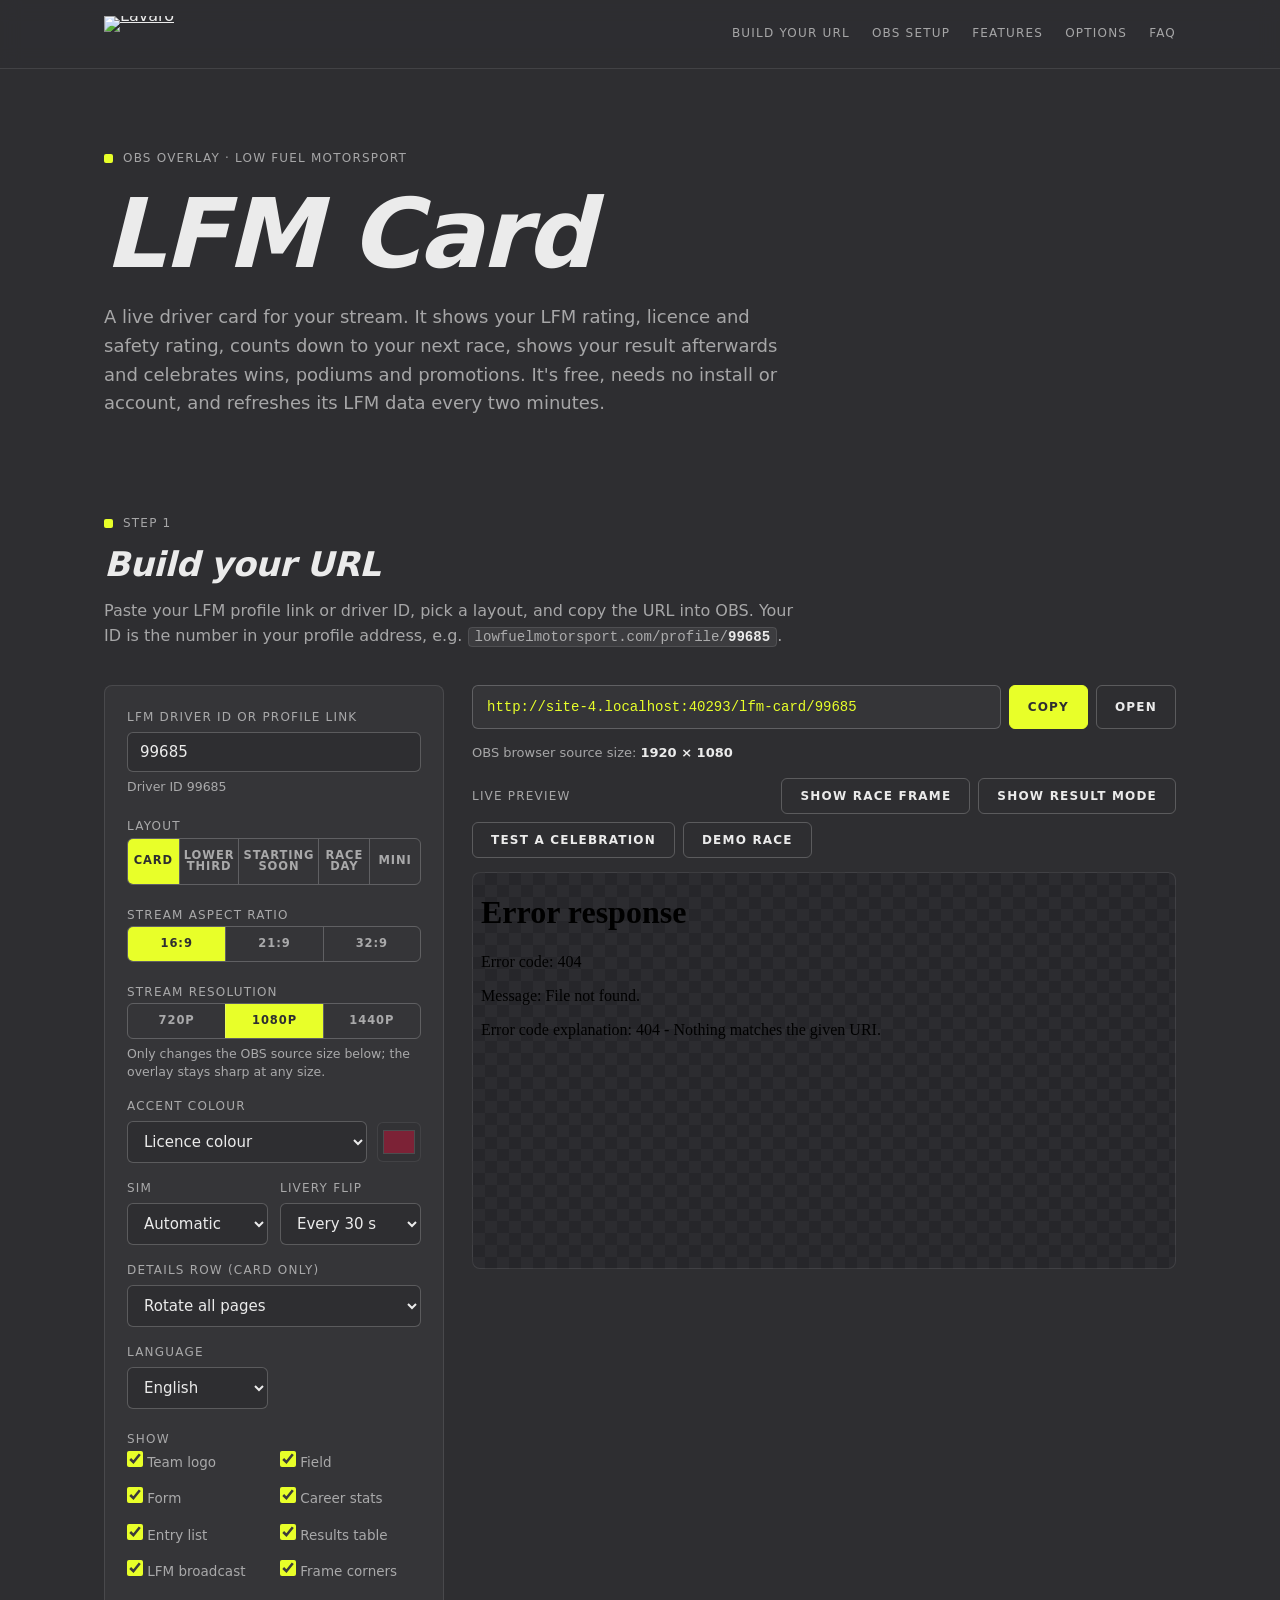
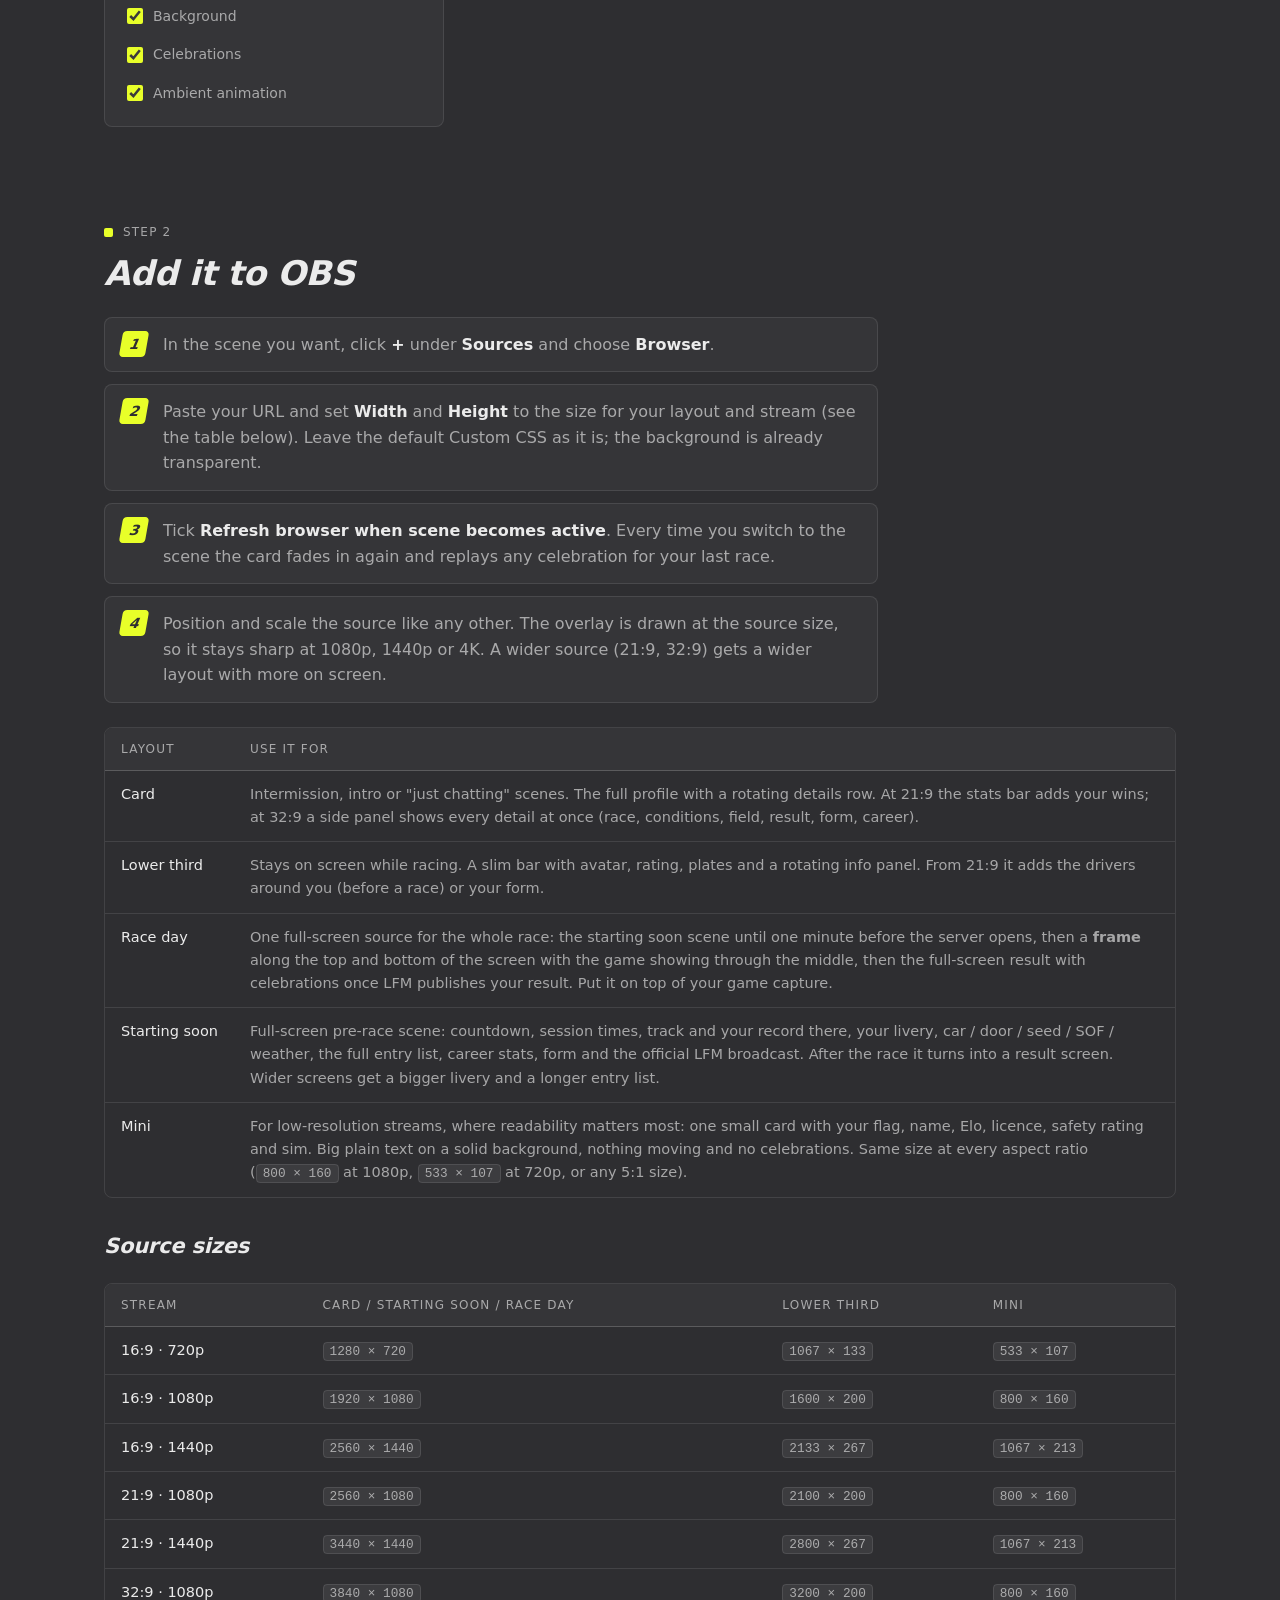
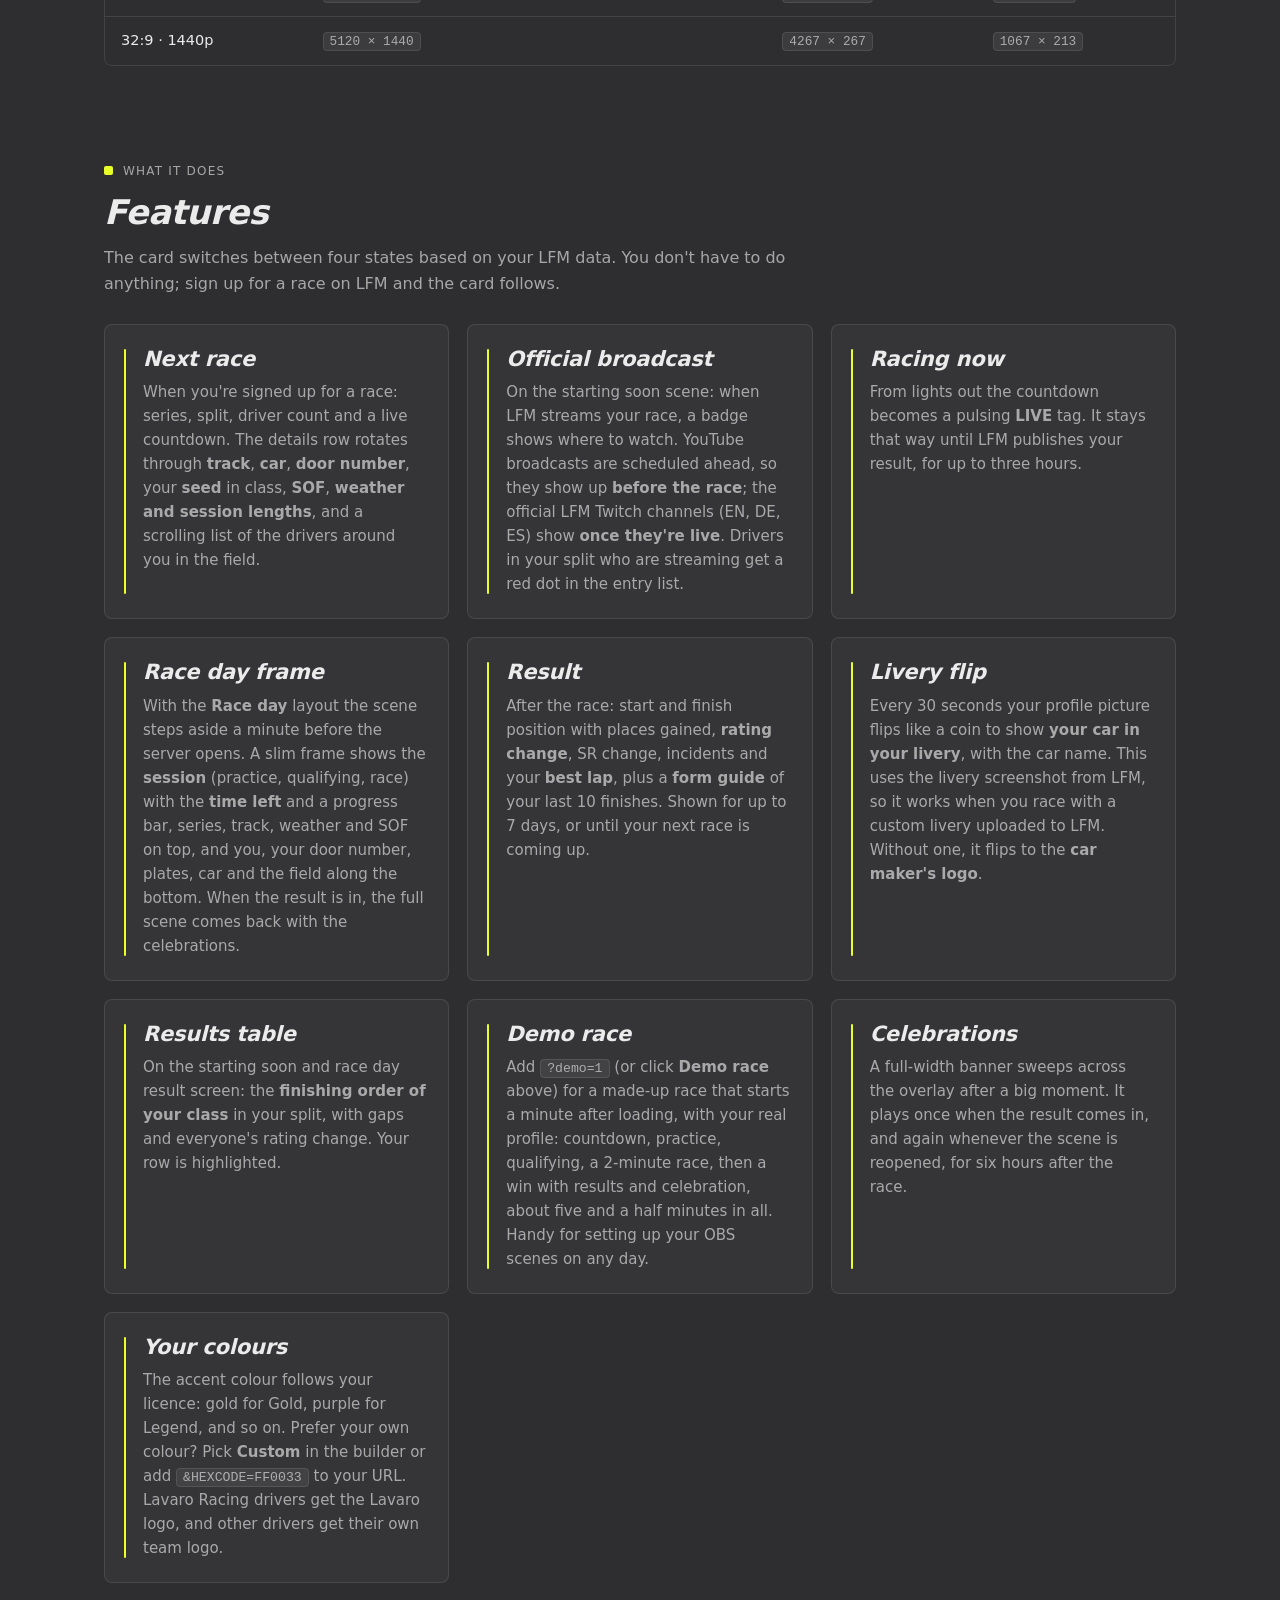
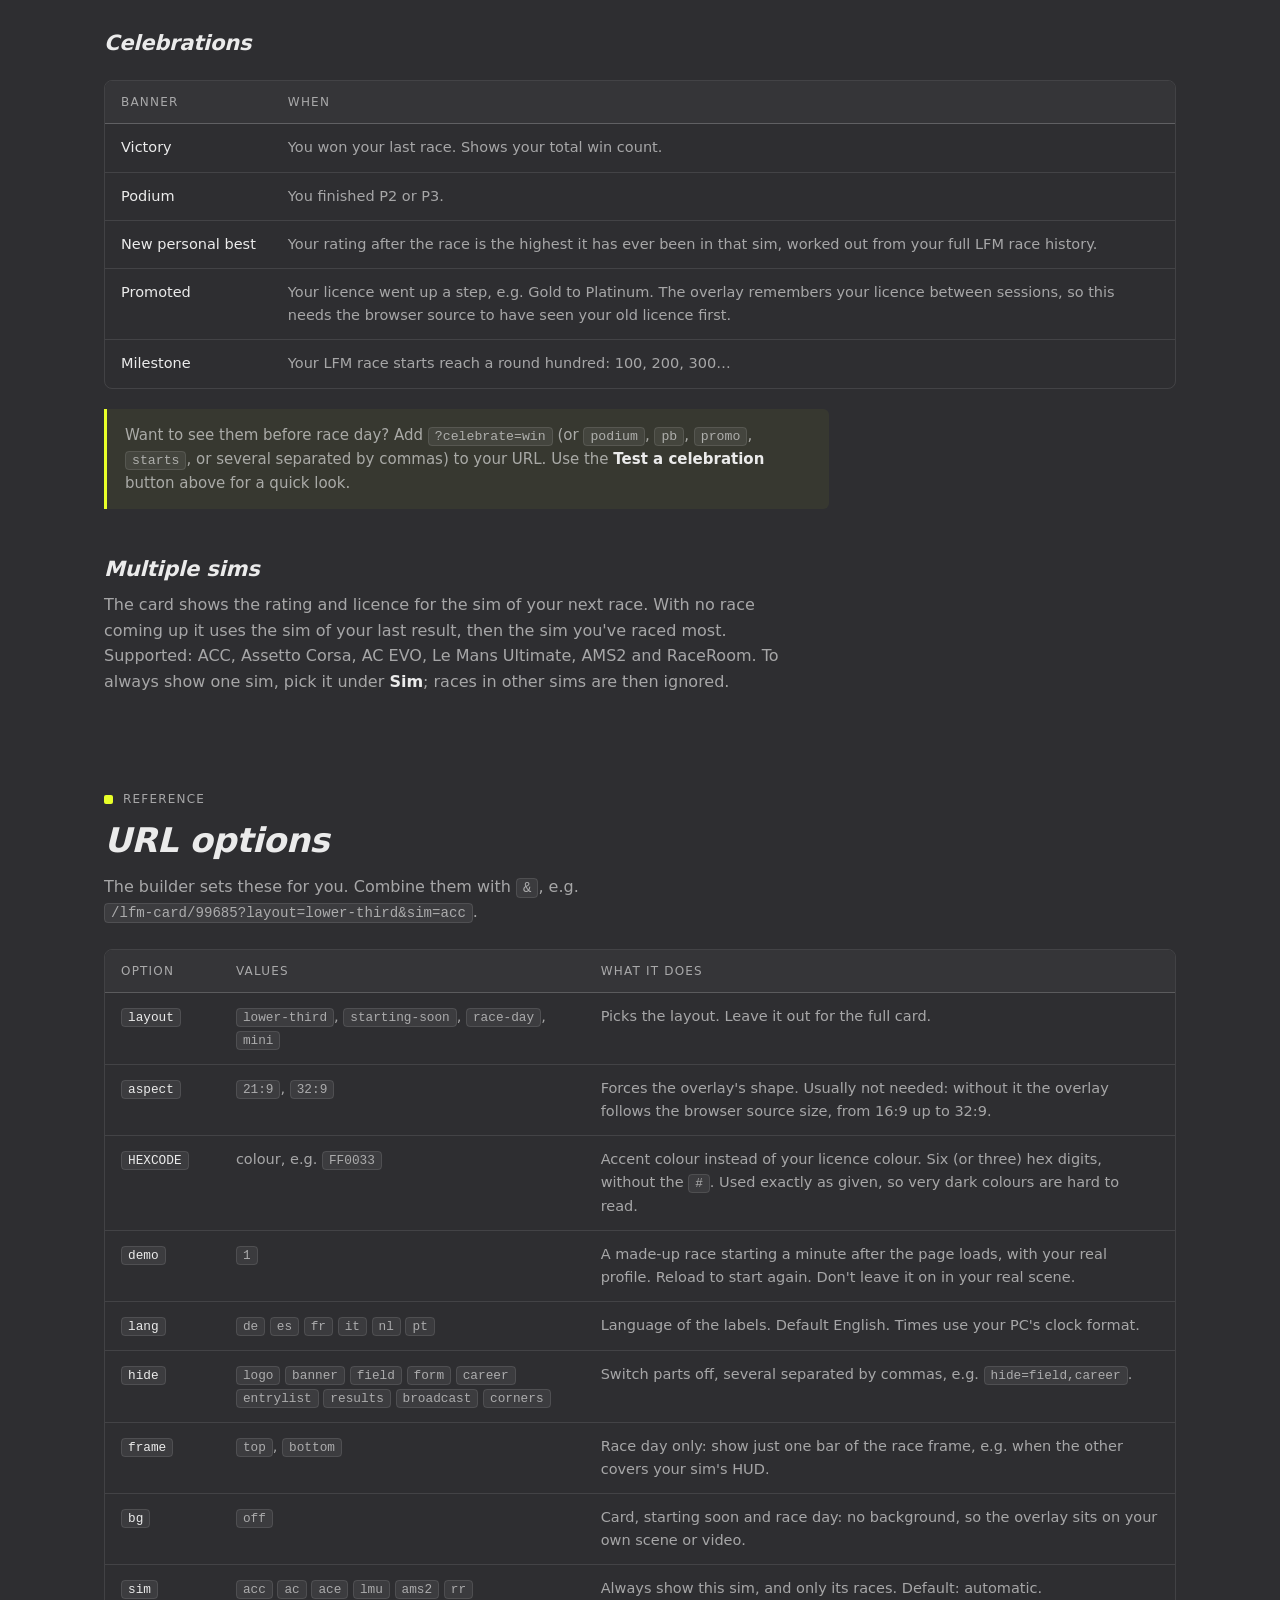
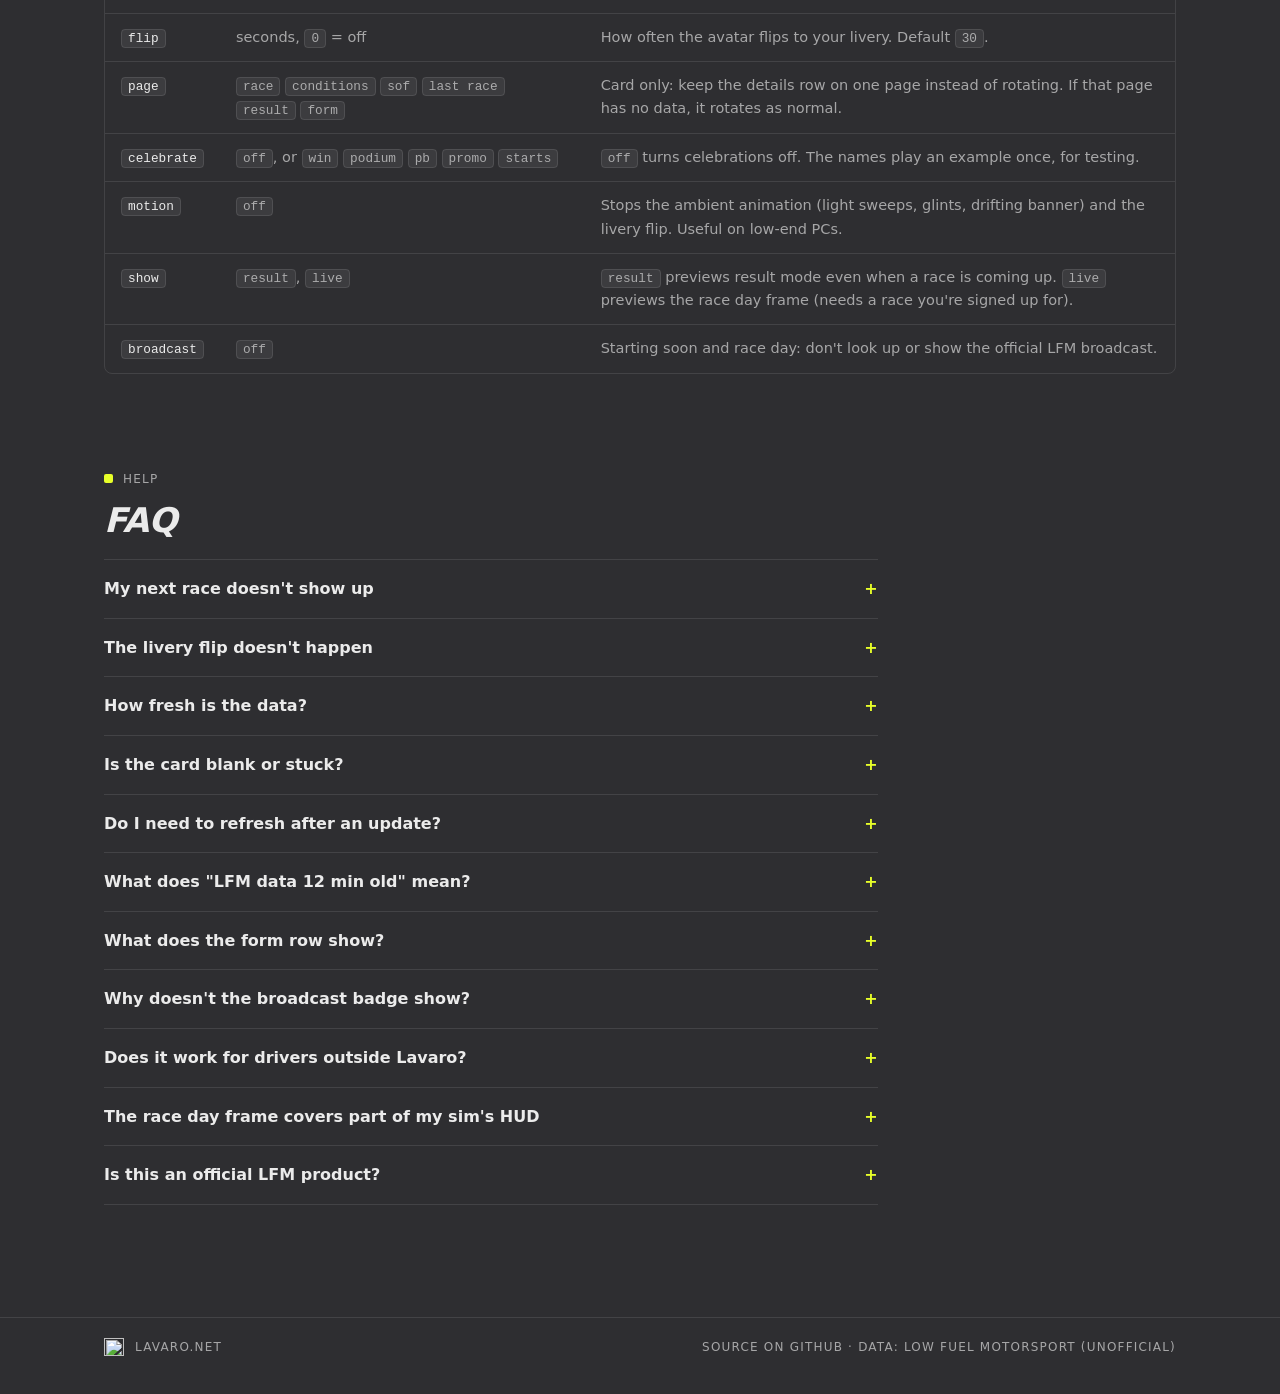
==== commit 8f5921fc: "Race frame preview works without a booked race The builder's "Show race frame" button now uses the d" ====
--- a/web/index.html
+++ b/web/index.html
@@ -577,7 +577,7 @@
       extra = ""; update();
     });
   $("prevResult").addEventListener("click", () => { extra = "show=result&celebrate=off"; update(); });
-  $("prevFrame").addEventListener("click", () => { extra = "show=live&celebrate=off"; update(); });
+  $("prevFrame").addEventListener("click", () => { extra = `demo=1&show=live&celebrate=off&t=${Date.now()}`; update(); });
   $("prevDemo").addEventListener("click", () => { extra = `demo=1&t=${Date.now()}`; update(); });
   const demos = ["win", "podium", "pb", "promo", "starts"];
   let demo = 0;
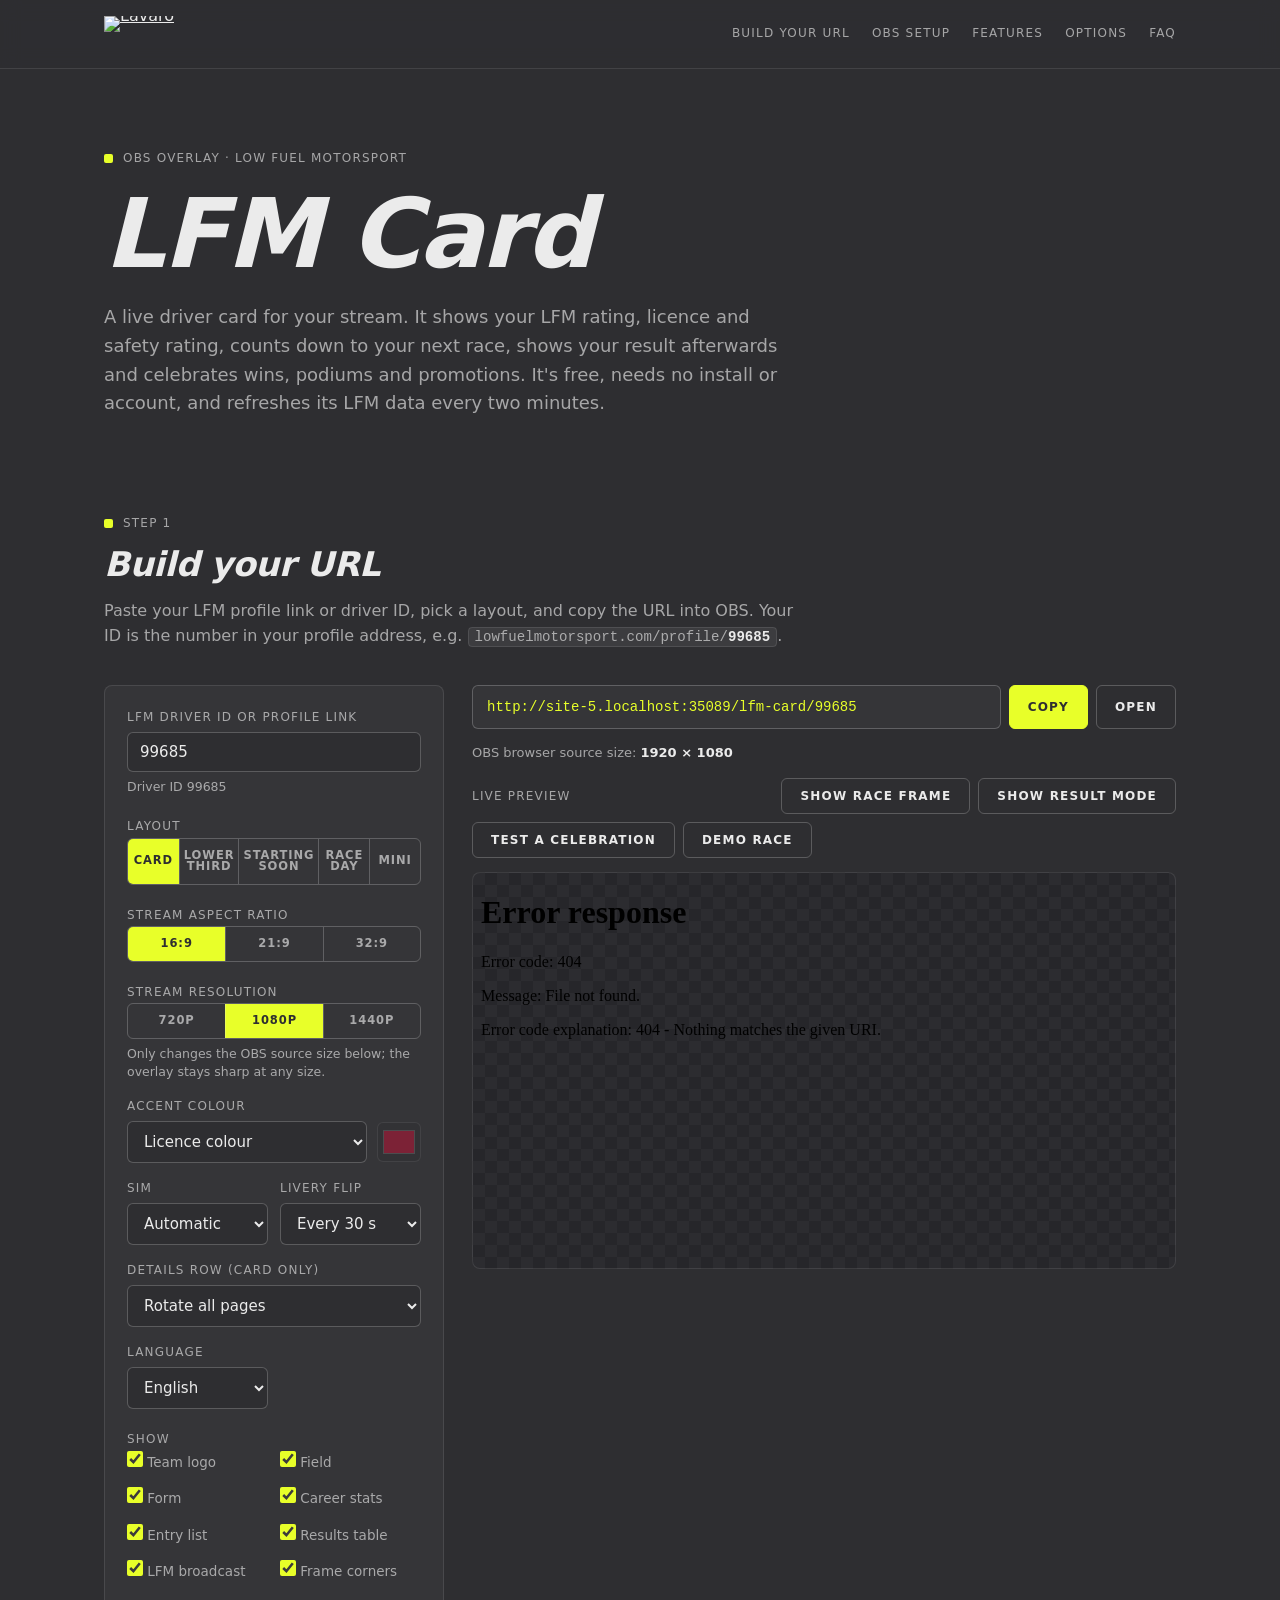
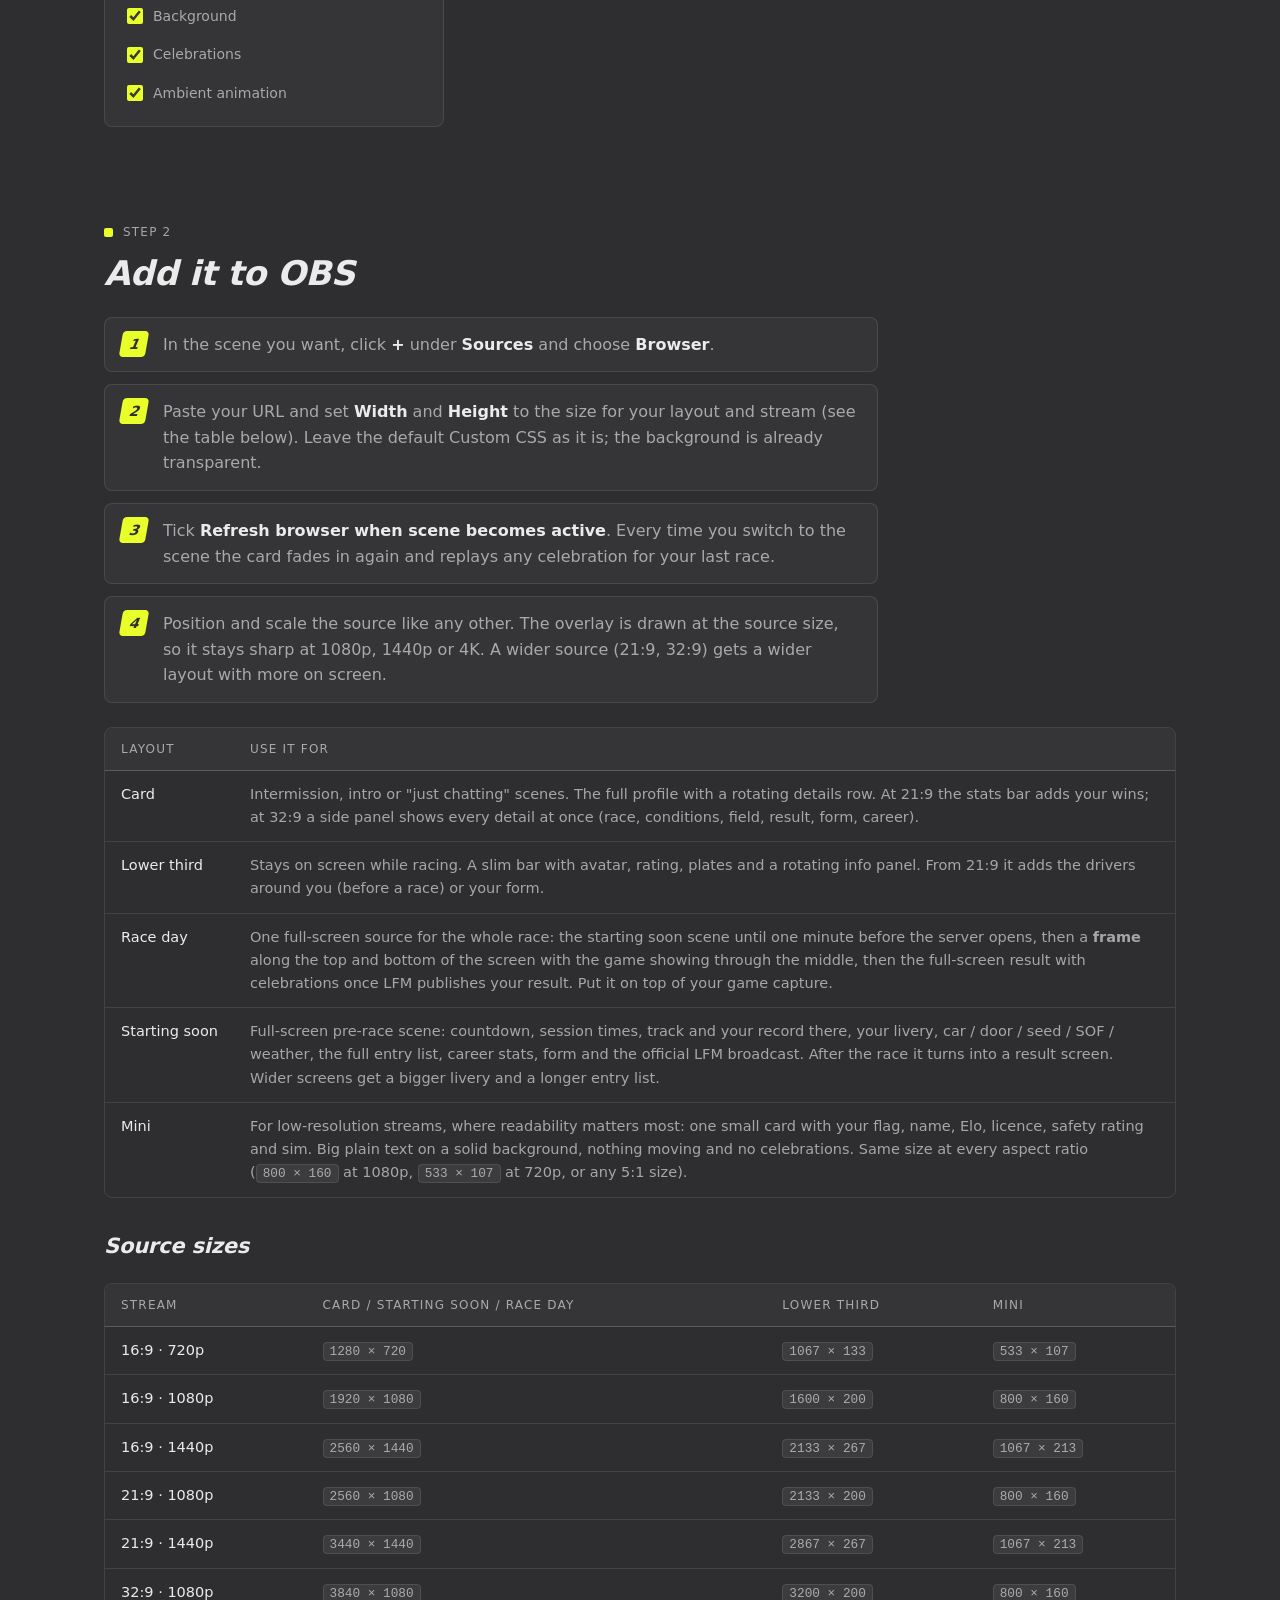
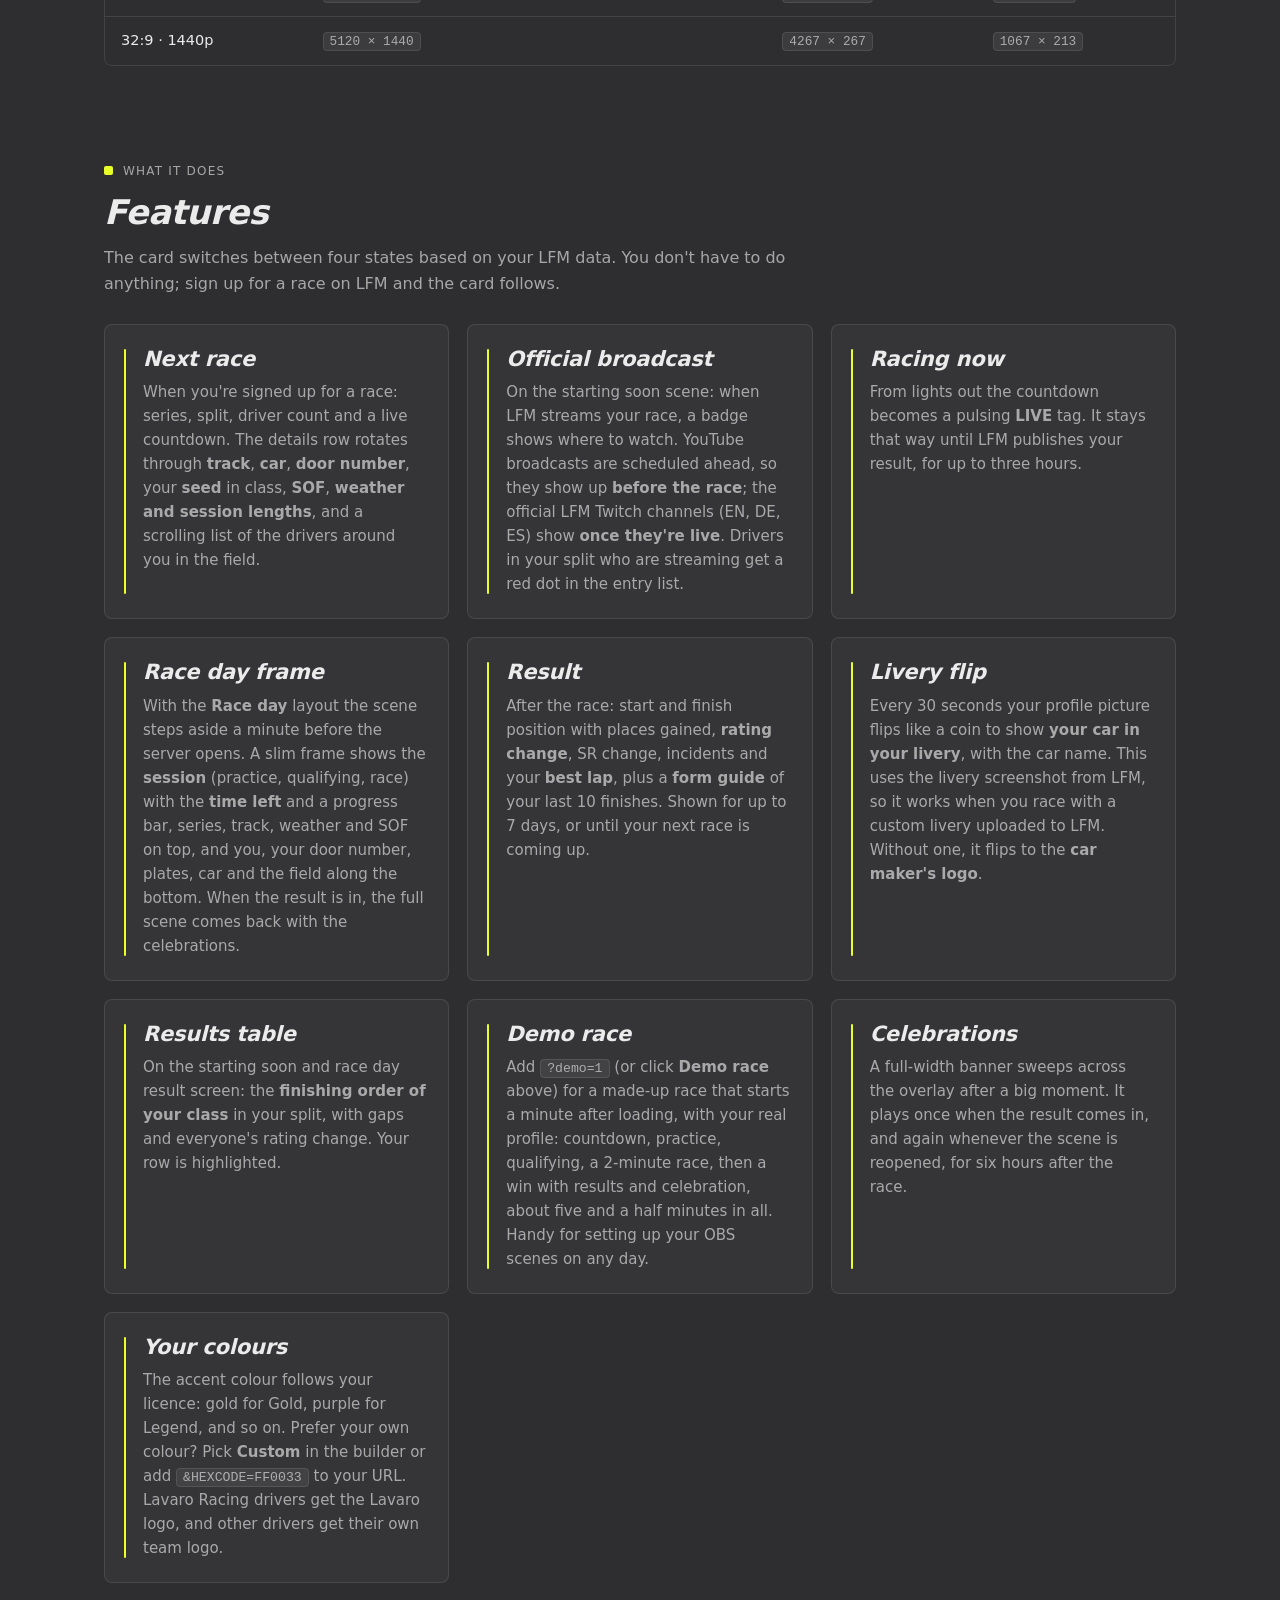
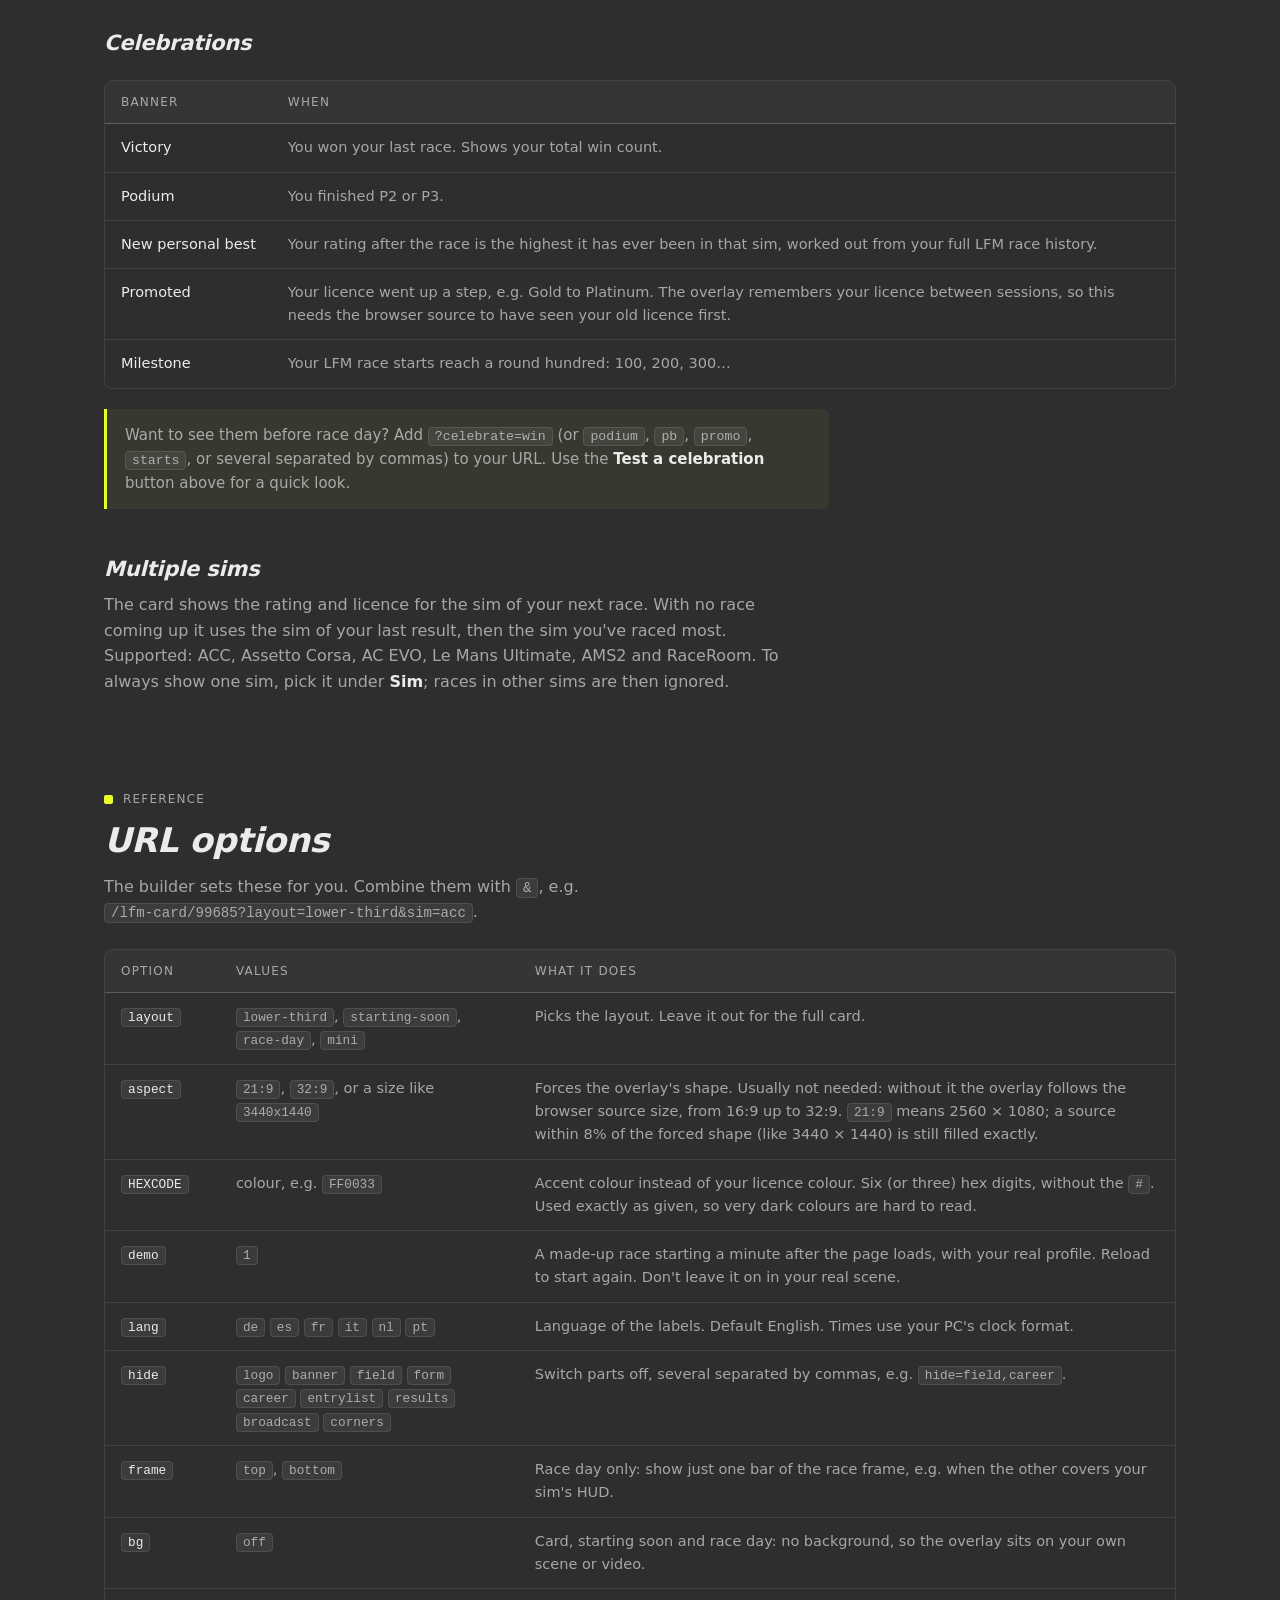
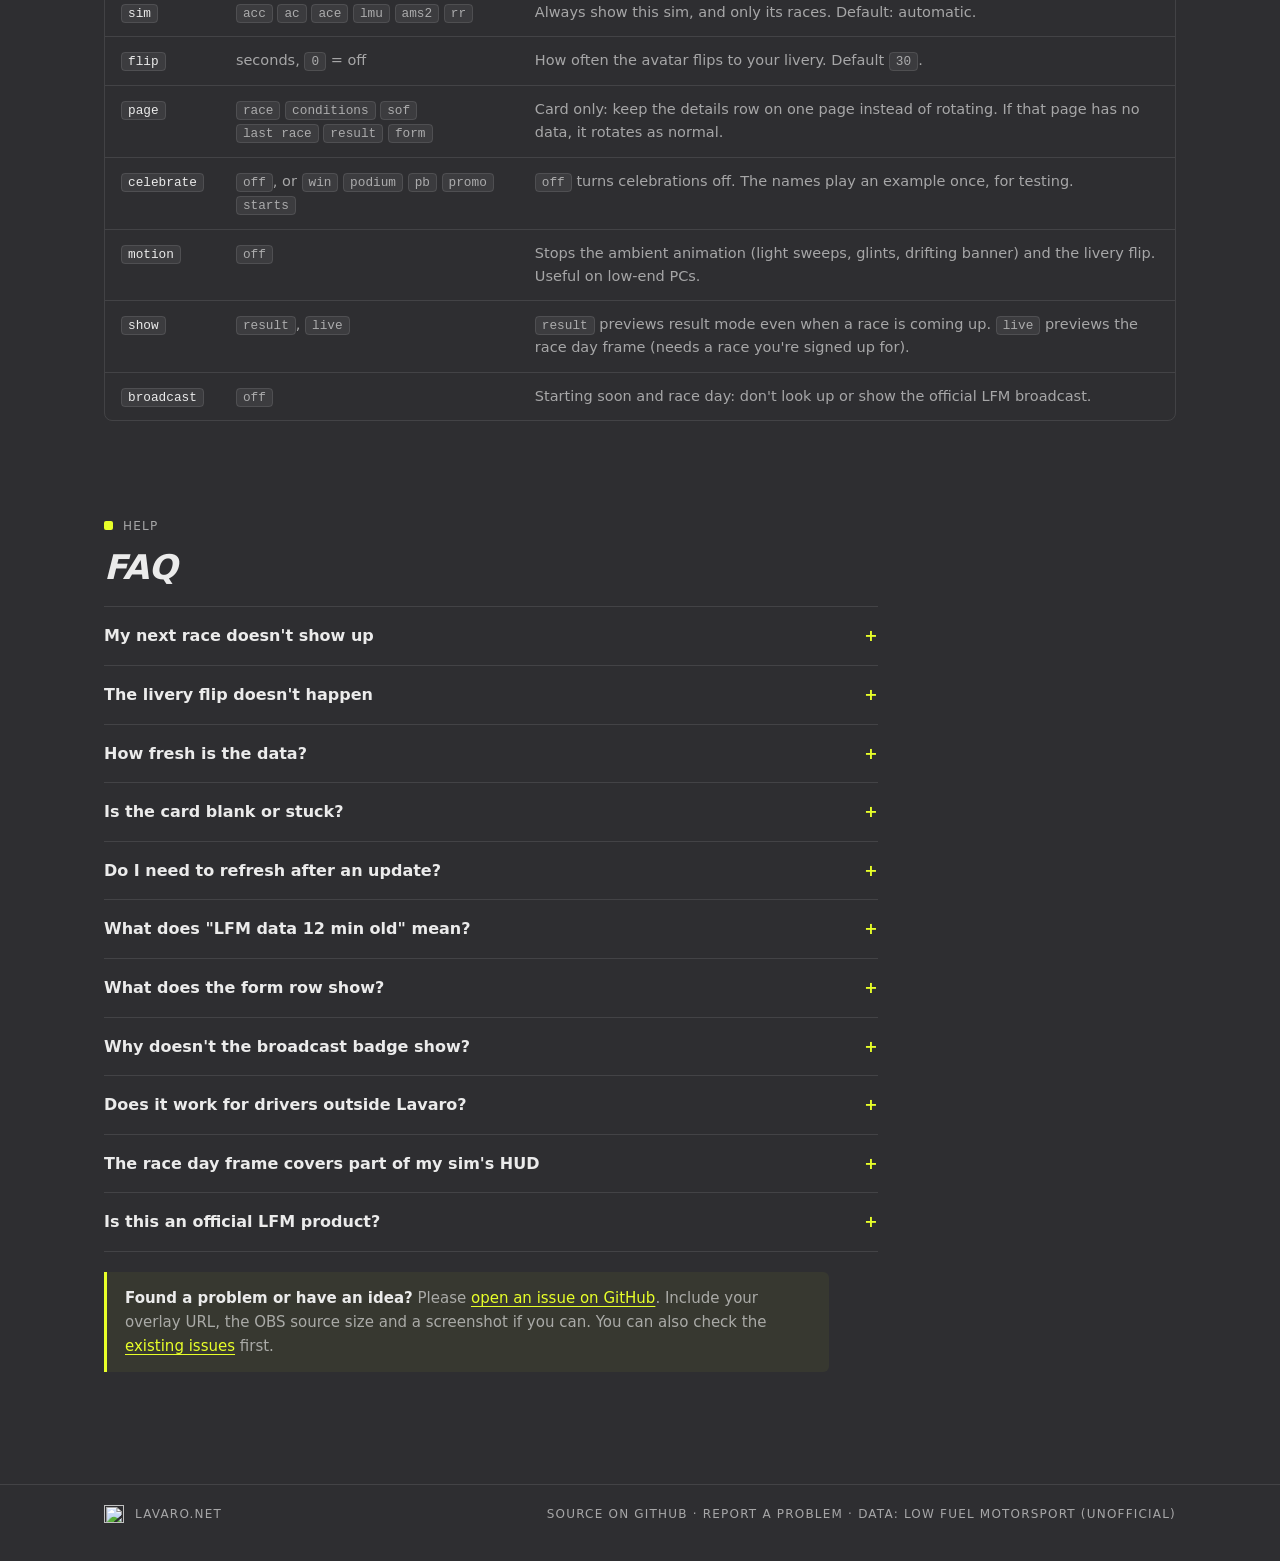
==== commit 958349d8: "Fit real ultrawide resolutions; link GitHub issues from the manual "21:9" screens are 2560x1080 (2.3" ====
--- a/web/index.html
+++ b/web/index.html
@@ -121,6 +121,7 @@
 td:first-child{color:var(--ink);white-space:nowrap}
 .note{margin-top:20px;max-width:76ch;padding:14px 18px;border-left:3px solid var(--volt);background:rgba(232,255,41,.05);border-radius:0 6px 6px 0;color:var(--ink-soft);font-size:15px}
 .note strong{color:var(--ink)}
+.note a{color:var(--volt);text-decoration:underline;text-underline-offset:3px}
 details{border-bottom:1px solid var(--rule);max-width:76ch}
 details:first-of-type{border-top:1px solid var(--rule);margin-top:20px}
 summary{cursor:pointer;padding:16px 0;font-weight:600;list-style:none;display:flex;justify-content:space-between;gap:16px}
@@ -343,8 +344,8 @@
           <tr><td>16:9 · 720p</td><td><code>1280 × 720</code></td><td><code>1067 × 133</code></td><td><code>533 × 107</code></td></tr>
           <tr><td>16:9 · 1080p</td><td><code>1920 × 1080</code></td><td><code>1600 × 200</code></td><td><code>800 × 160</code></td></tr>
           <tr><td>16:9 · 1440p</td><td><code>2560 × 1440</code></td><td><code>2133 × 267</code></td><td><code>1067 × 213</code></td></tr>
-          <tr><td>21:9 · 1080p</td><td><code>2560 × 1080</code></td><td><code>2100 × 200</code></td><td><code>800 × 160</code></td></tr>
-          <tr><td>21:9 · 1440p</td><td><code>3440 × 1440</code></td><td><code>2800 × 267</code></td><td><code>1067 × 213</code></td></tr>
+          <tr><td>21:9 · 1080p</td><td><code>2560 × 1080</code></td><td><code>2133 × 200</code></td><td><code>800 × 160</code></td></tr>
+          <tr><td>21:9 · 1440p</td><td><code>3440 × 1440</code></td><td><code>2867 × 267</code></td><td><code>1067 × 213</code></td></tr>
           <tr><td>32:9 · 1080p</td><td><code>3840 × 1080</code></td><td><code>3200 × 200</code></td><td><code>800 × 160</code></td></tr>
           <tr><td>32:9 · 1440p</td><td><code>5120 × 1440</code></td><td><code>4267 × 267</code></td><td><code>1067 × 213</code></td></tr>
         </tbody>
@@ -430,7 +431,7 @@
         <thead><tr><th>Option</th><th>Values</th><th>What it does</th></tr></thead>
         <tbody>
           <tr><td><code>layout</code></td><td><code>lower-third</code>, <code>starting-soon</code>, <code>race-day</code>, <code>mini</code></td><td>Picks the layout. Leave it out for the full card.</td></tr>
-          <tr><td><code>aspect</code></td><td><code>21:9</code>, <code>32:9</code></td><td>Forces the overlay's shape. Usually not needed: without it the overlay follows the browser source size, from 16:9 up to 32:9.</td></tr>
+          <tr><td><code>aspect</code></td><td><code>21:9</code>, <code>32:9</code>, or a size like <code>3440x1440</code></td><td>Forces the overlay's shape. Usually not needed: without it the overlay follows the browser source size, from 16:9 up to 32:9. <code>21:9</code> means 2560 × 1080; a source within 8% of the forced shape (like 3440 × 1440) is still filled exactly.</td></tr>
           <tr><td><code>HEXCODE</code></td><td>colour, e.g. <code>FF0033</code></td><td>Accent colour instead of your licence colour. Six (or three) hex digits, without the <code>#</code>. Used exactly as given, so very dark colours are hard to read.</td></tr>
           <tr><td><code>demo</code></td><td><code>1</code></td><td>A made-up race starting a minute after the page loads, with your real profile. Reload to start again. Don't leave it on in your real scene.</td></tr>
           <tr><td><code>lang</code></td><td><code>de</code> <code>es</code> <code>fr</code> <code>it</code> <code>nl</code> <code>pt</code></td><td>Language of the labels. Default English. Times use your PC's clock format.</td></tr>
@@ -464,13 +465,14 @@
     <details><summary>Does it work for drivers outside Lavaro?</summary><p>Yes. Any LFM driver can use it. You get your own team logo and licence colours.</p></details>
     <details><summary>The race day frame covers part of my sim's HUD</summary><p>Pick <strong>Top only</strong> or <strong>Bottom only</strong> under <strong>Race frame</strong> in the builder (<code>frame=top</code> / <code>frame=bottom</code>), and untick <strong>Frame corners</strong> if the corner marks are in the way.</p></details>
     <details><summary>Is this an official LFM product?</summary><p>No. It's an unofficial fan-made overlay by Lavaro that reads public data from Low Fuel Motorsport. All race data belongs to LFM.</p></details>
+    <p class="note"><strong>Found a problem or have an idea?</strong> Please <a href="https://github.com/LaurensVR3/lfm-card/issues/new">open an issue on GitHub</a>. Include your overlay URL, the OBS source size and a screenshot if you can. You can also check the <a href="https://github.com/LaurensVR3/lfm-card/issues">existing issues</a> first.</p>
   </section>
 </main>
 
 <footer class="site-footer">
   <div class="container footer-row">
     <a class="footer-brand" href="/"><img src="/mark.svg" alt="" width="21" height="18">lavaro.net</a>
-    <span><a href="https://github.com/LaurensVR3/lfm-card">Source on GitHub</a> · Data: Low Fuel Motorsport (unofficial)</span>
+    <span><a href="https://github.com/LaurensVR3/lfm-card">Source on GitHub</a> · <a href="https://github.com/LaurensVR3/lfm-card/issues/new">Report a problem</a> · Data: Low Fuel Motorsport (unofficial)</span>
   </div>
 </footer>
 
@@ -478,8 +480,13 @@
 (() => {
   const $ = id => document.getElementById(id);
   // Canvas height per layout at 1080p; width follows the stream's aspect ratio.
-  const RATIOS = {"": 16 / 9, "21:9": 21 / 9, "32:9": 32 / 9};
-  const STREAM_W = {"": 1920, "21:9": 2560, "32:9": 3840};
+  // Real monitor resolutions: "21:9" screens are 2560x1080 and 3440x1440,
+  // which are not exactly 21/9 (or the same shape as each other).
+  const STREAM_W = {
+    "":     {720: 1280, 1080: 1920, 1440: 2560},
+    "21:9": {720: 1720, 1080: 2560, 1440: 3440},
+    "32:9": {720: 2560, 1080: 3840, 1440: 5120},
+  };
   let layout = "", aspect = "", res = 1080;
   function sourceSize(){
     if (layout === "mini"){
@@ -487,12 +494,10 @@
       const k = res / 1080;
       return [Math.round(800 * k), Math.round(160 * k)];
     }
-    if (layout === "lower-third"){
-      const w = 1600 * RATIOS[aspect] / (16 / 9), k = res / 1080;
-      return [Math.round(w * k), Math.round(200 * k)];
-    }
-    const k = res / 1080;
-    return [Math.round(STREAM_W[aspect] * k), res];
+    const sw = STREAM_W[aspect][res];
+    // Lower third: 5/6 of the stream width (1600 of 1920), 200 of 1080 high.
+    if (layout === "lower-third") return [Math.round(sw * 5 / 6), Math.round(res * 200 / 1080)];
+    return [sw, res];
   }
   let extra = "";  // preview-only params (result mode / celebration test)
 
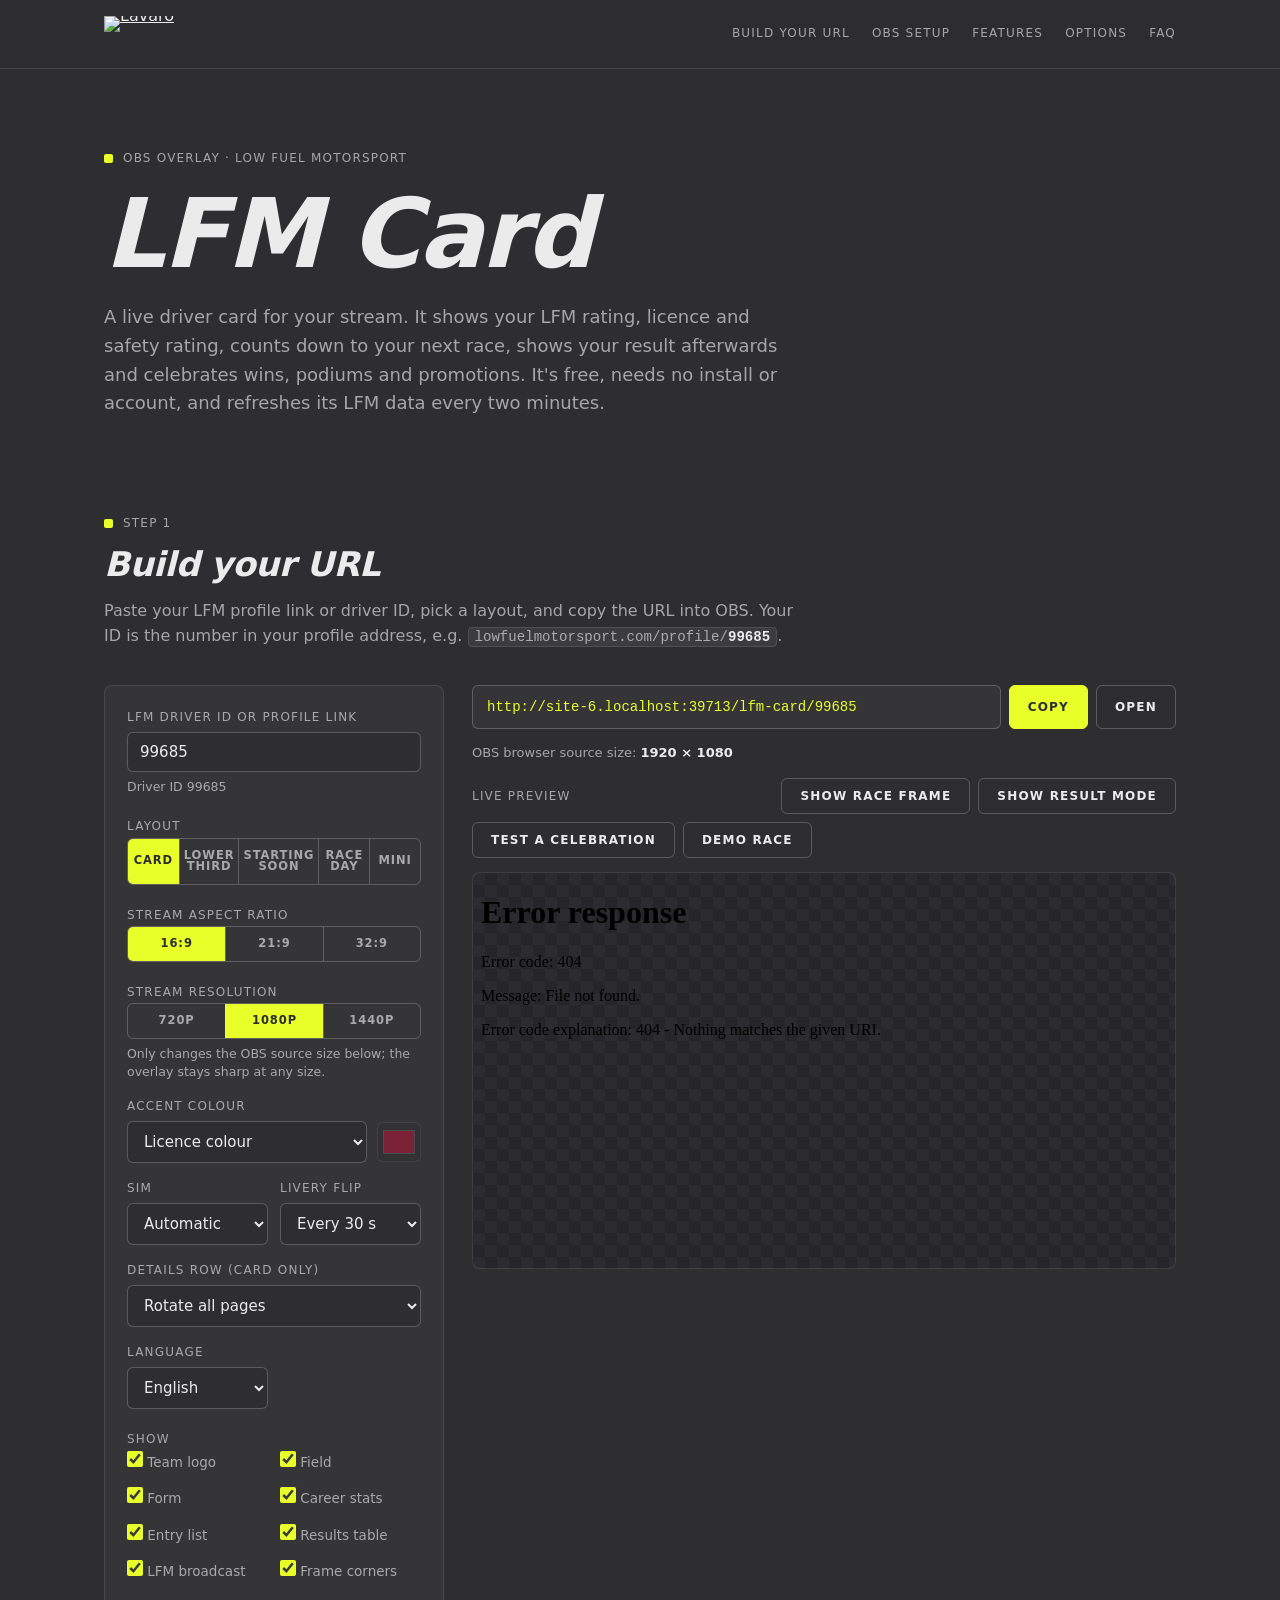
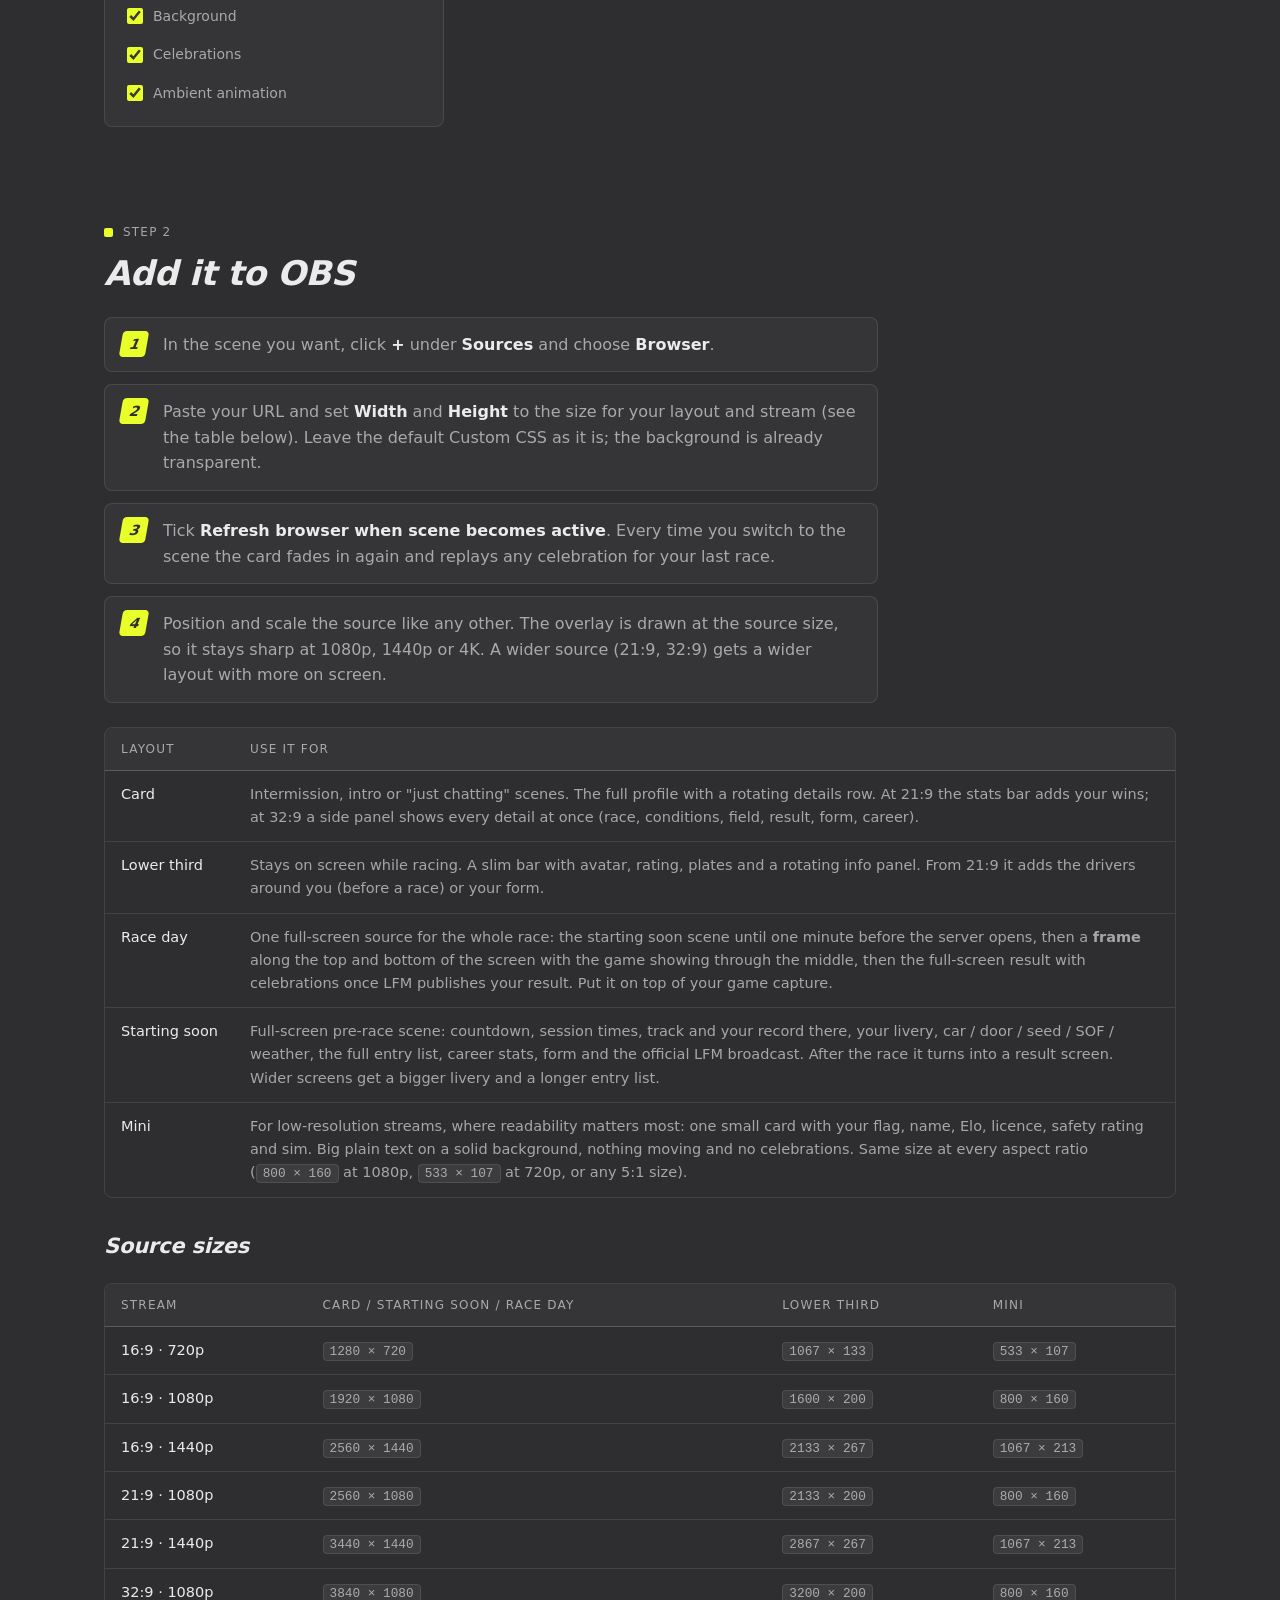
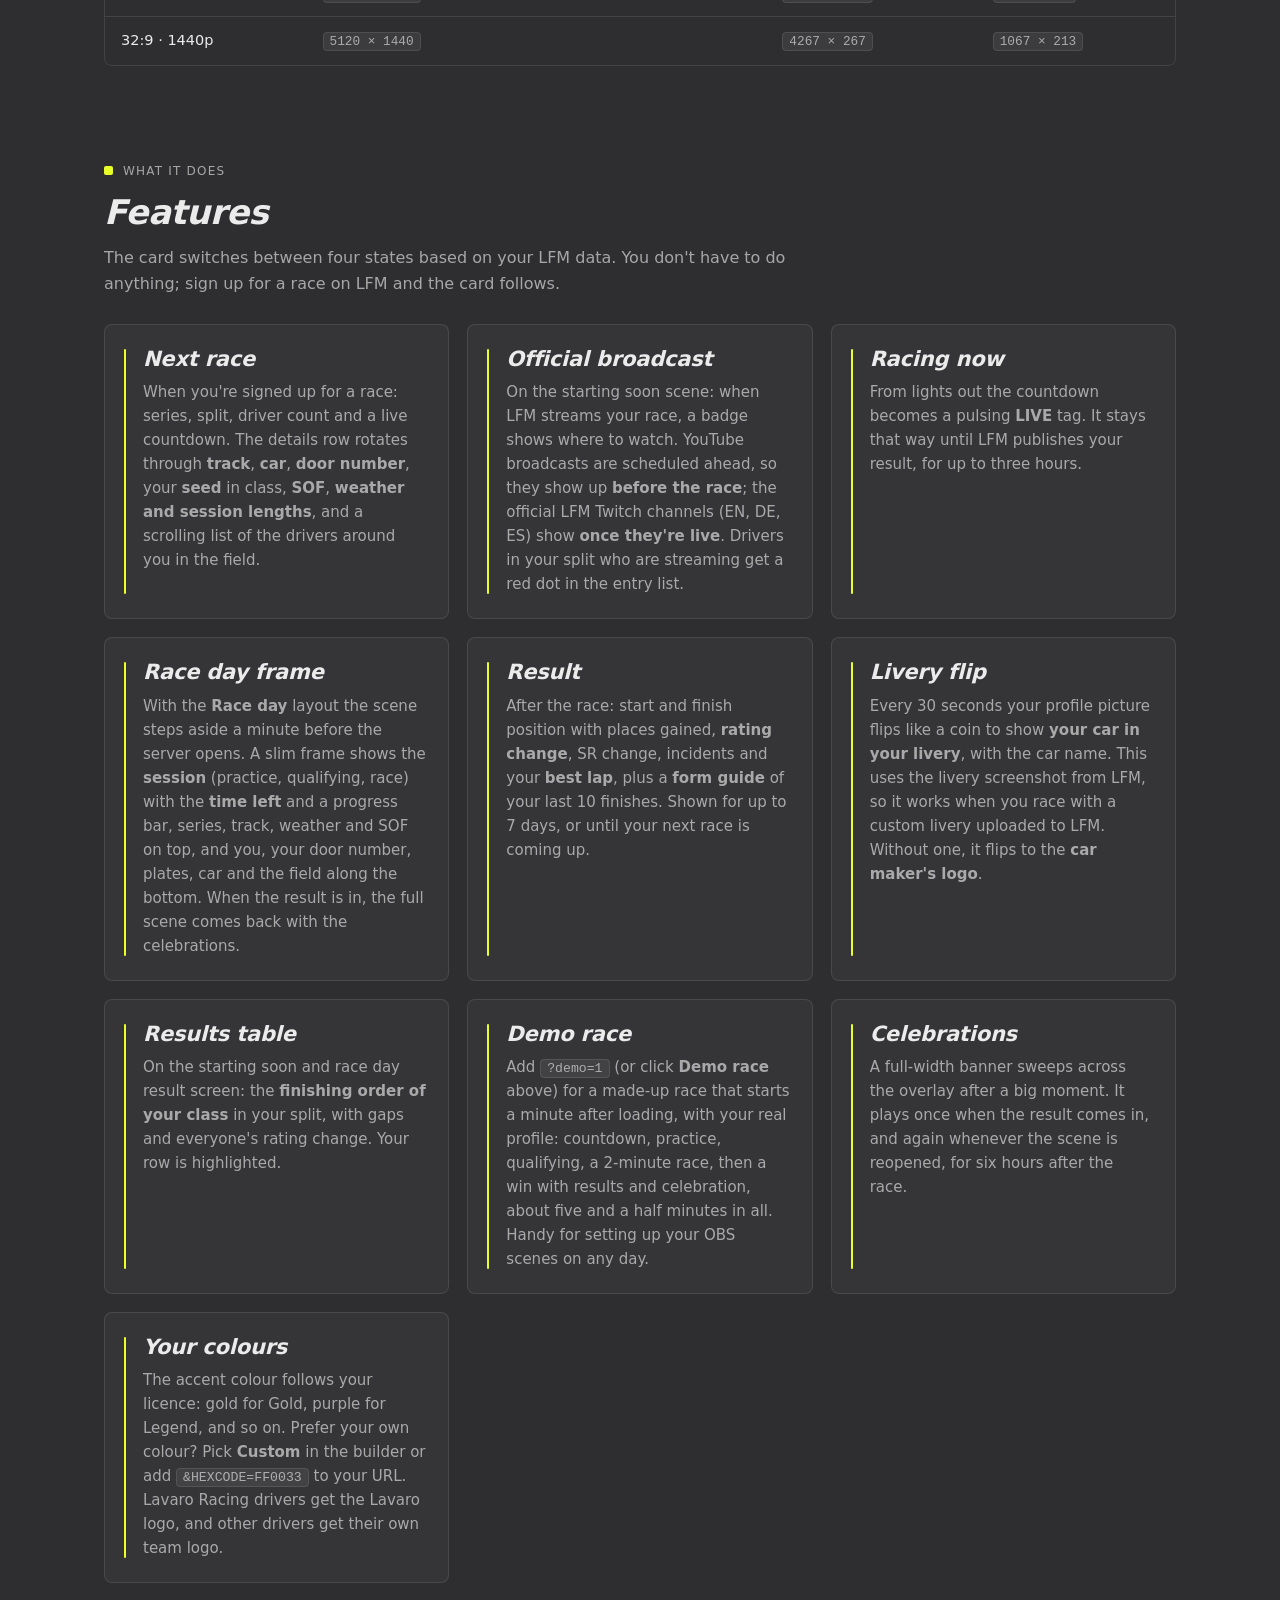
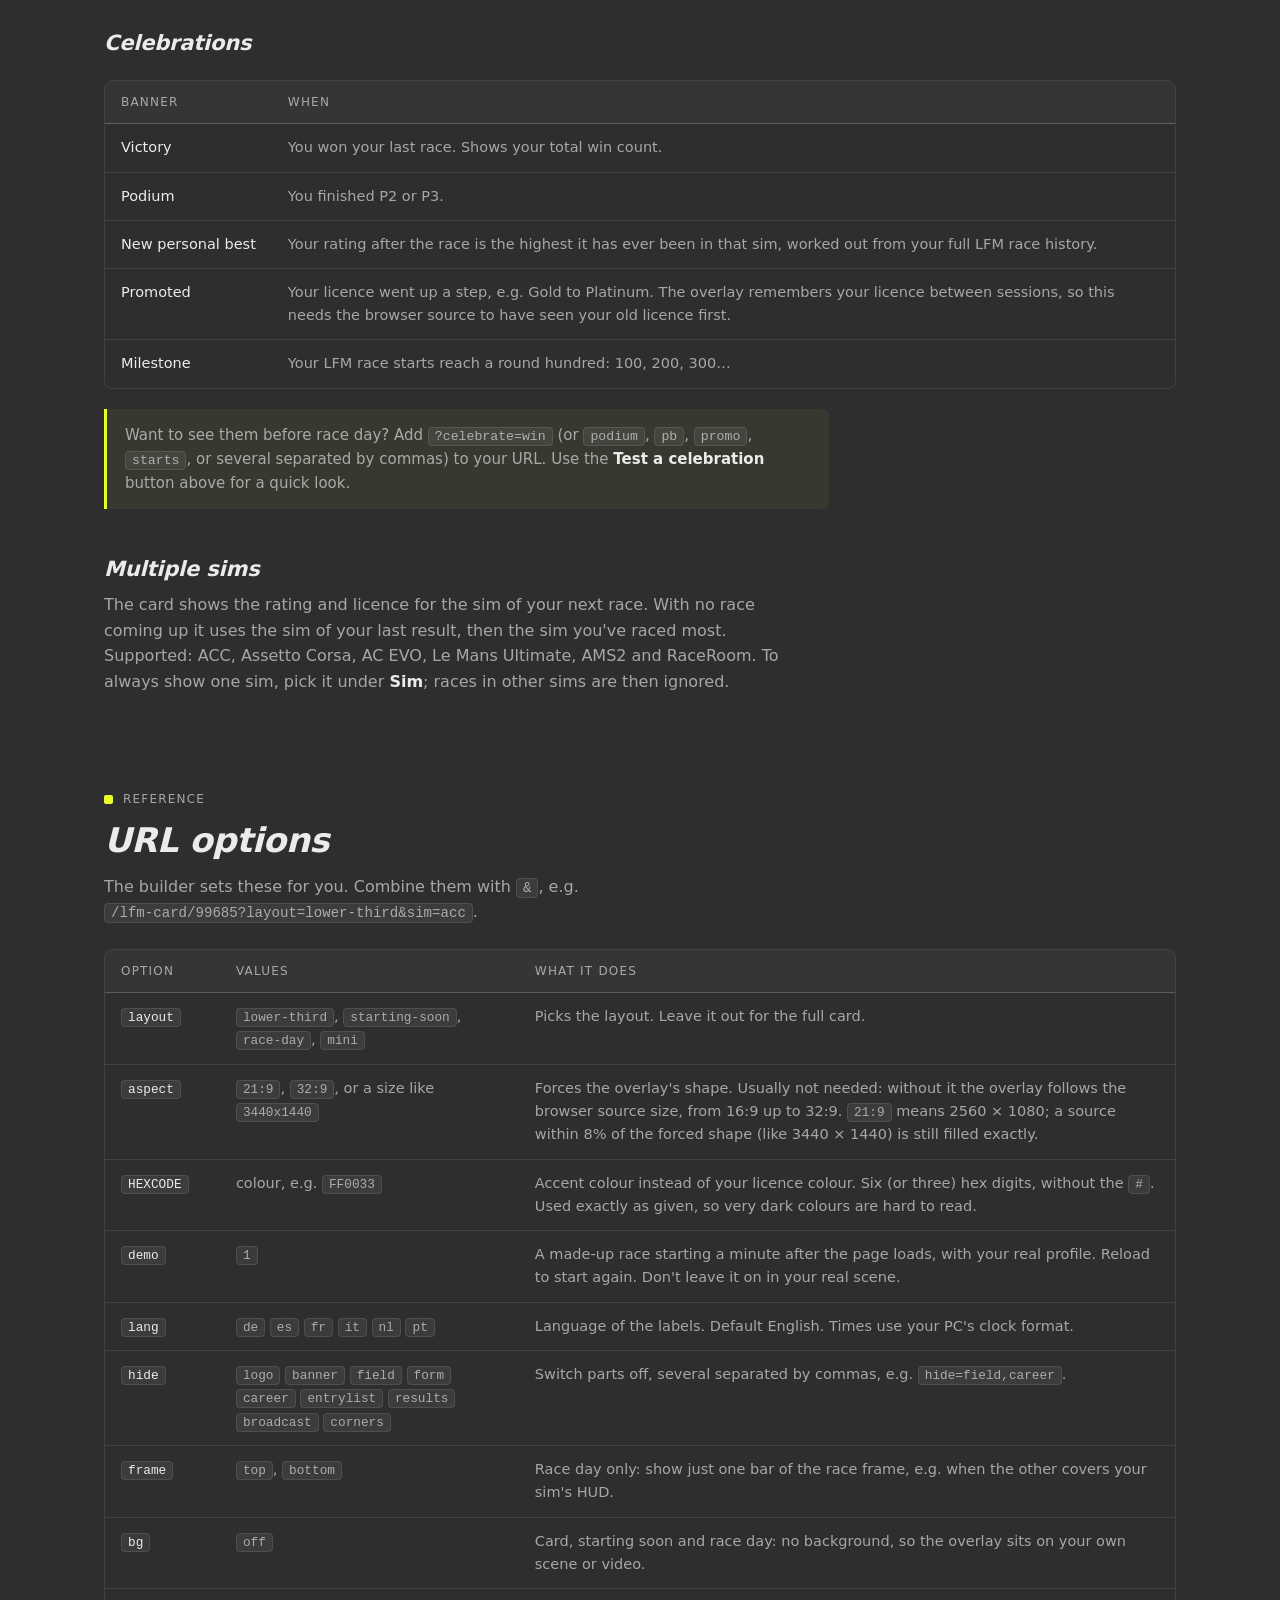
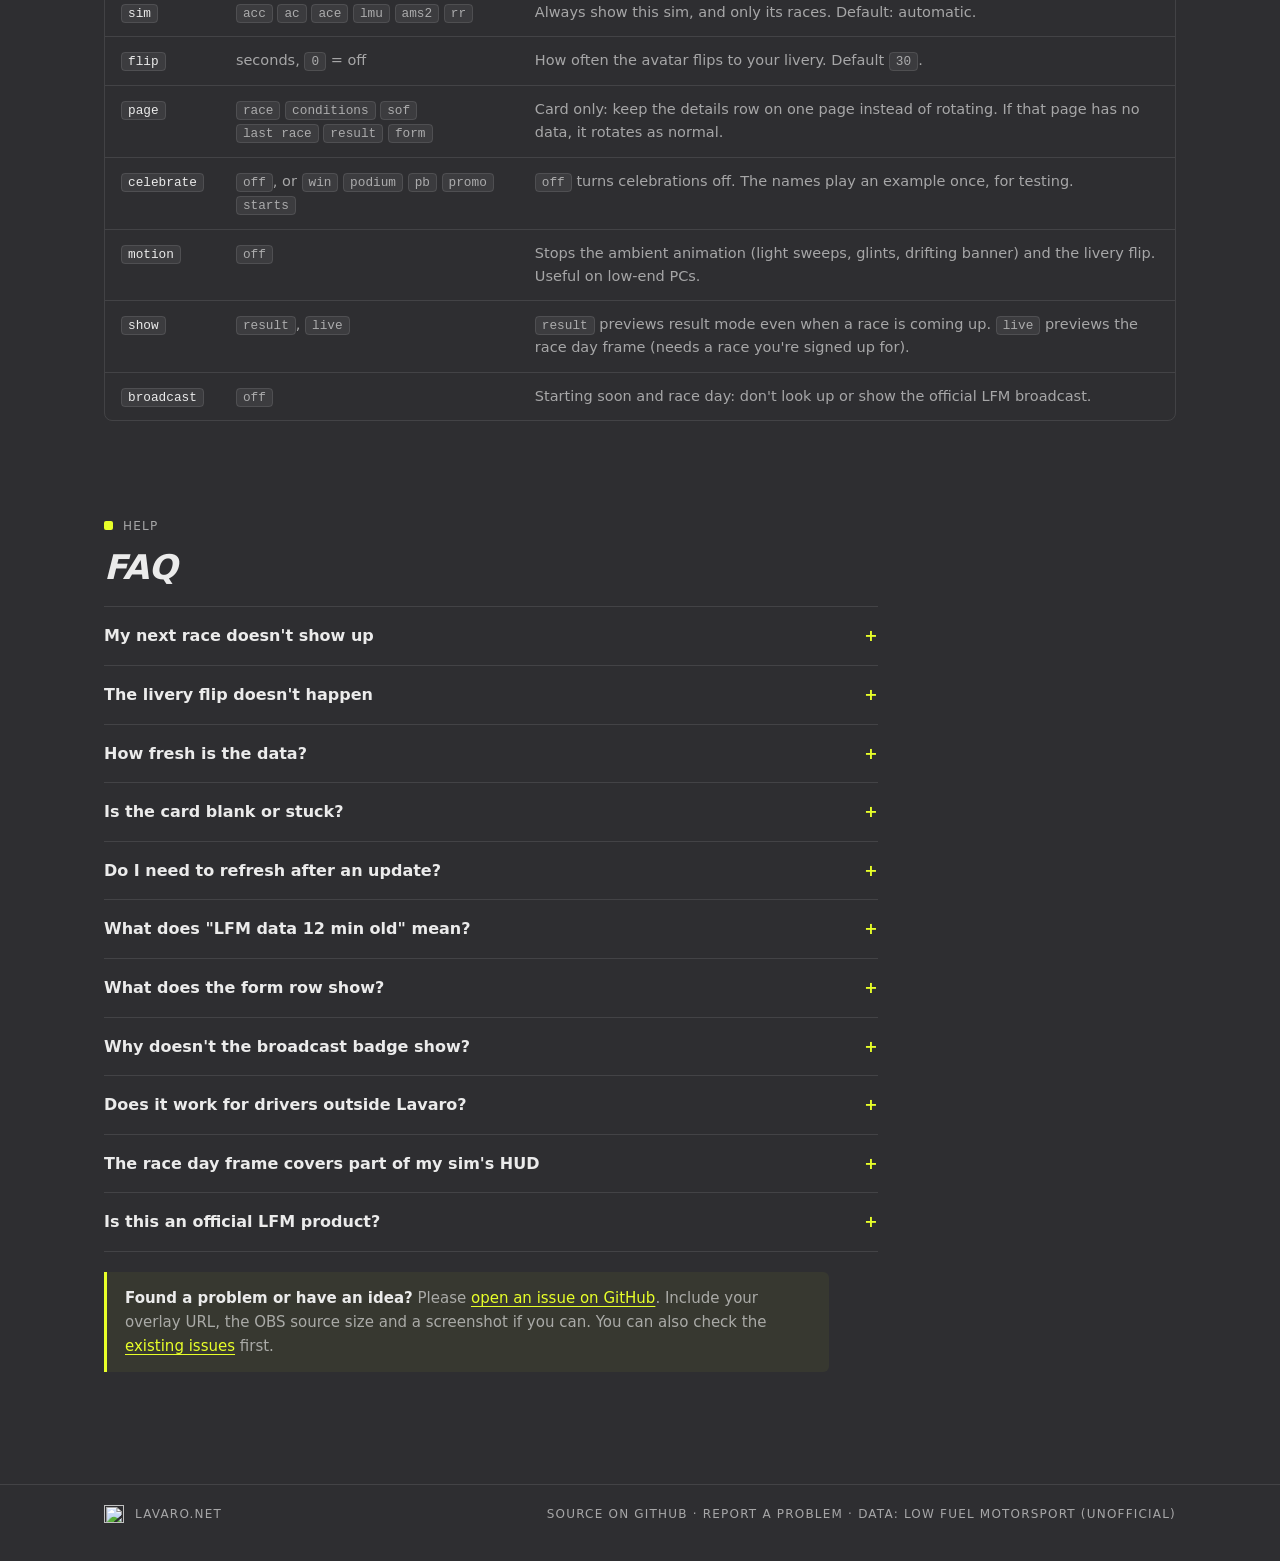
==== commit 328b0618: "Add GitHub issue forms for bugs and feature requests The bug form asks for the overlay URL, layout, " ====
--- a/web/index.html
+++ b/web/index.html
@@ -465,14 +465,14 @@
     <details><summary>Does it work for drivers outside Lavaro?</summary><p>Yes. Any LFM driver can use it. You get your own team logo and licence colours.</p></details>
     <details><summary>The race day frame covers part of my sim's HUD</summary><p>Pick <strong>Top only</strong> or <strong>Bottom only</strong> under <strong>Race frame</strong> in the builder (<code>frame=top</code> / <code>frame=bottom</code>), and untick <strong>Frame corners</strong> if the corner marks are in the way.</p></details>
     <details><summary>Is this an official LFM product?</summary><p>No. It's an unofficial fan-made overlay by Lavaro that reads public data from Low Fuel Motorsport. All race data belongs to LFM.</p></details>
-    <p class="note"><strong>Found a problem or have an idea?</strong> Please <a href="https://github.com/LaurensVR3/lfm-card/issues/new">open an issue on GitHub</a>. Include your overlay URL, the OBS source size and a screenshot if you can. You can also check the <a href="https://github.com/LaurensVR3/lfm-card/issues">existing issues</a> first.</p>
+    <p class="note"><strong>Found a problem or have an idea?</strong> Please <a href="https://github.com/LaurensVR3/lfm-card/issues/new/choose">open an issue on GitHub</a>. Include your overlay URL, the OBS source size and a screenshot if you can. You can also check the <a href="https://github.com/LaurensVR3/lfm-card/issues">existing issues</a> first.</p>
   </section>
 </main>
 
 <footer class="site-footer">
   <div class="container footer-row">
     <a class="footer-brand" href="/"><img src="/mark.svg" alt="" width="21" height="18">lavaro.net</a>
-    <span><a href="https://github.com/LaurensVR3/lfm-card">Source on GitHub</a> · <a href="https://github.com/LaurensVR3/lfm-card/issues/new">Report a problem</a> · Data: Low Fuel Motorsport (unofficial)</span>
+    <span><a href="https://github.com/LaurensVR3/lfm-card">Source on GitHub</a> · <a href="https://github.com/LaurensVR3/lfm-card/issues/new?template=bug_report.yml">Report a problem</a> · Data: Low Fuel Motorsport (unofficial)</span>
   </div>
 </footer>
 
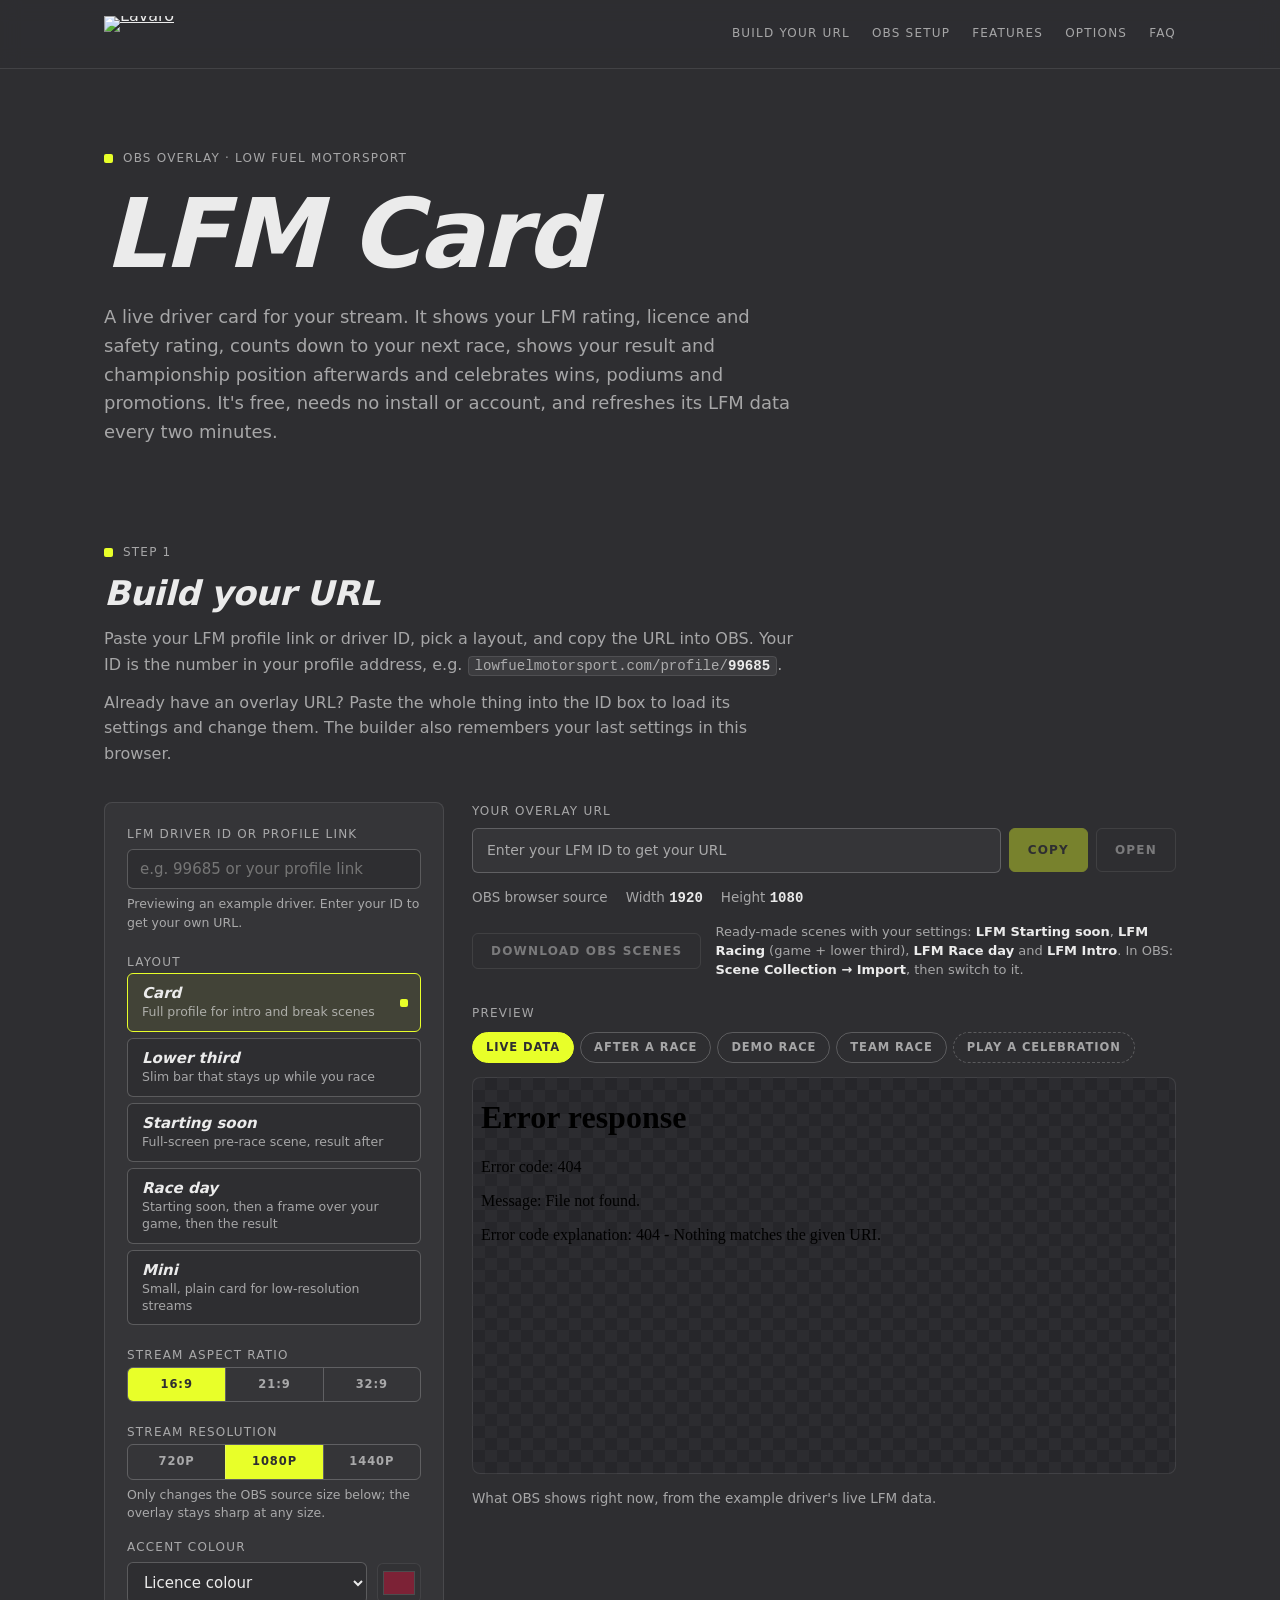
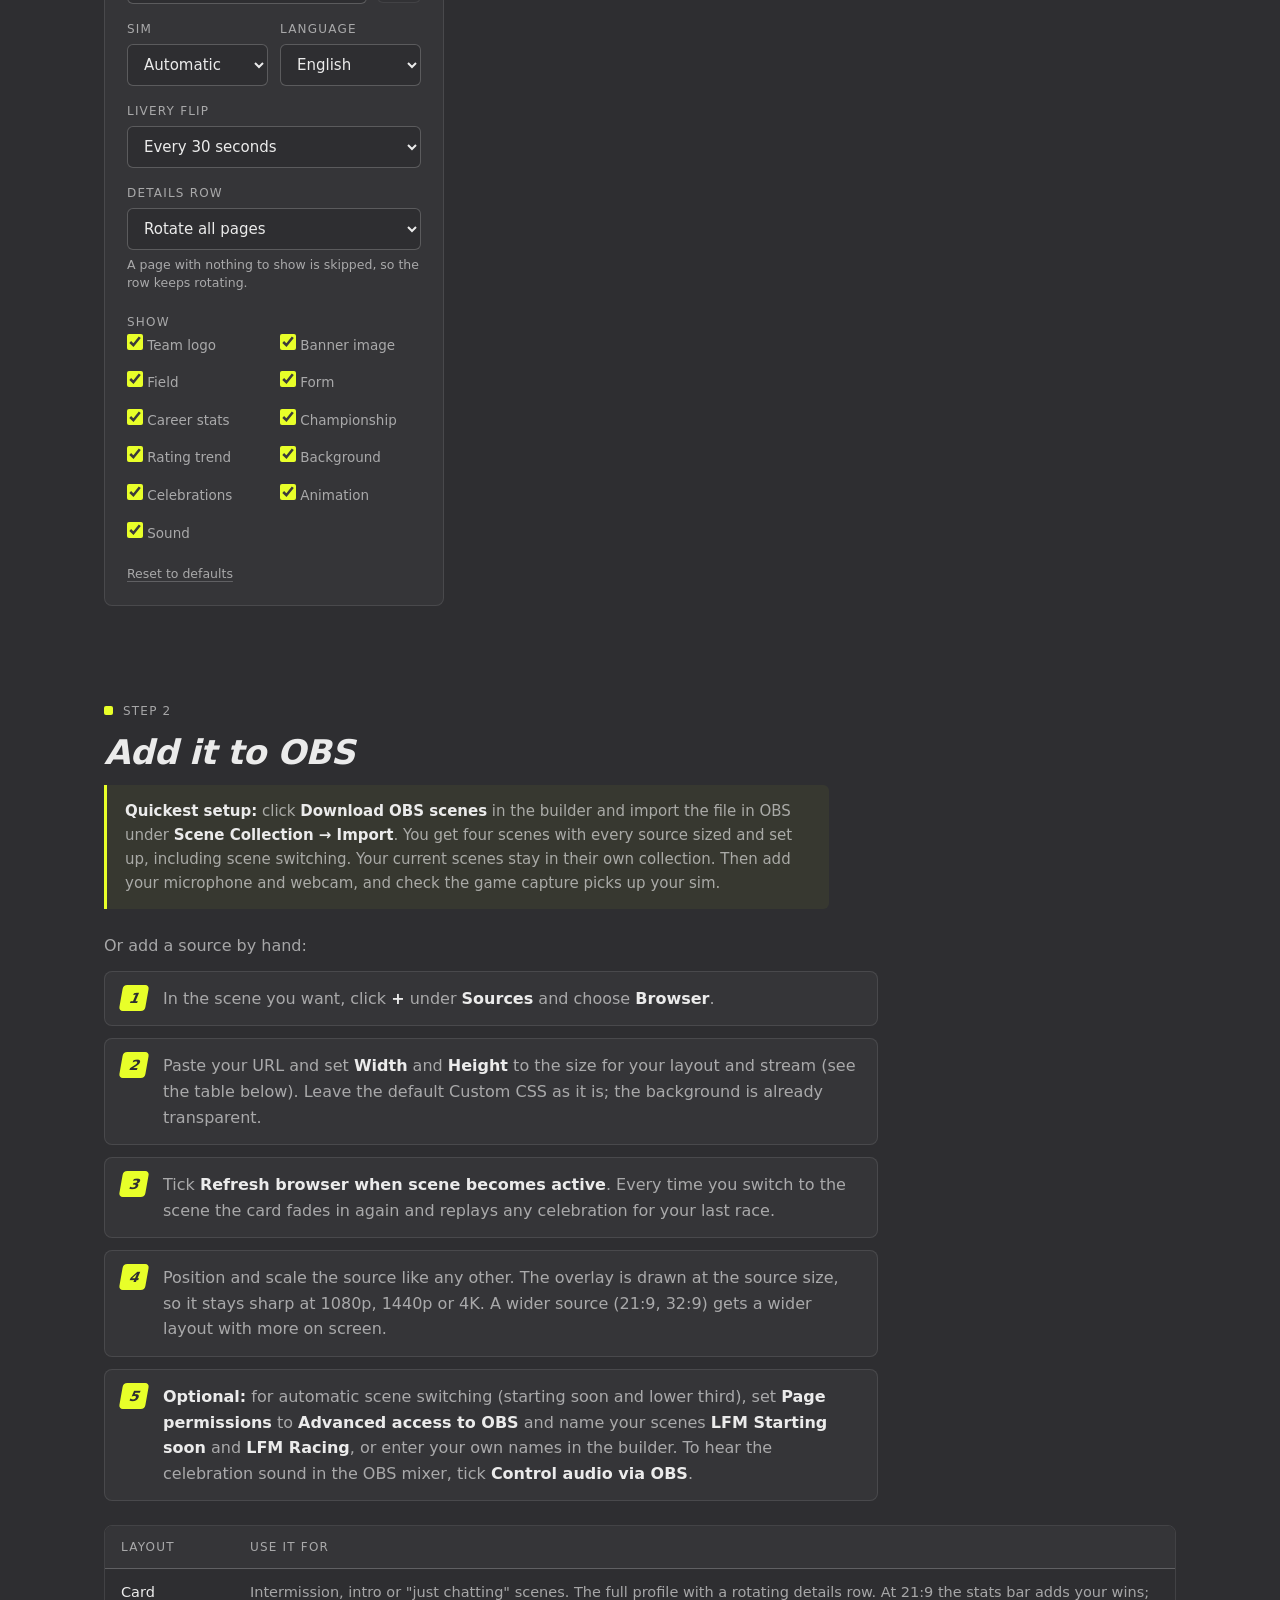
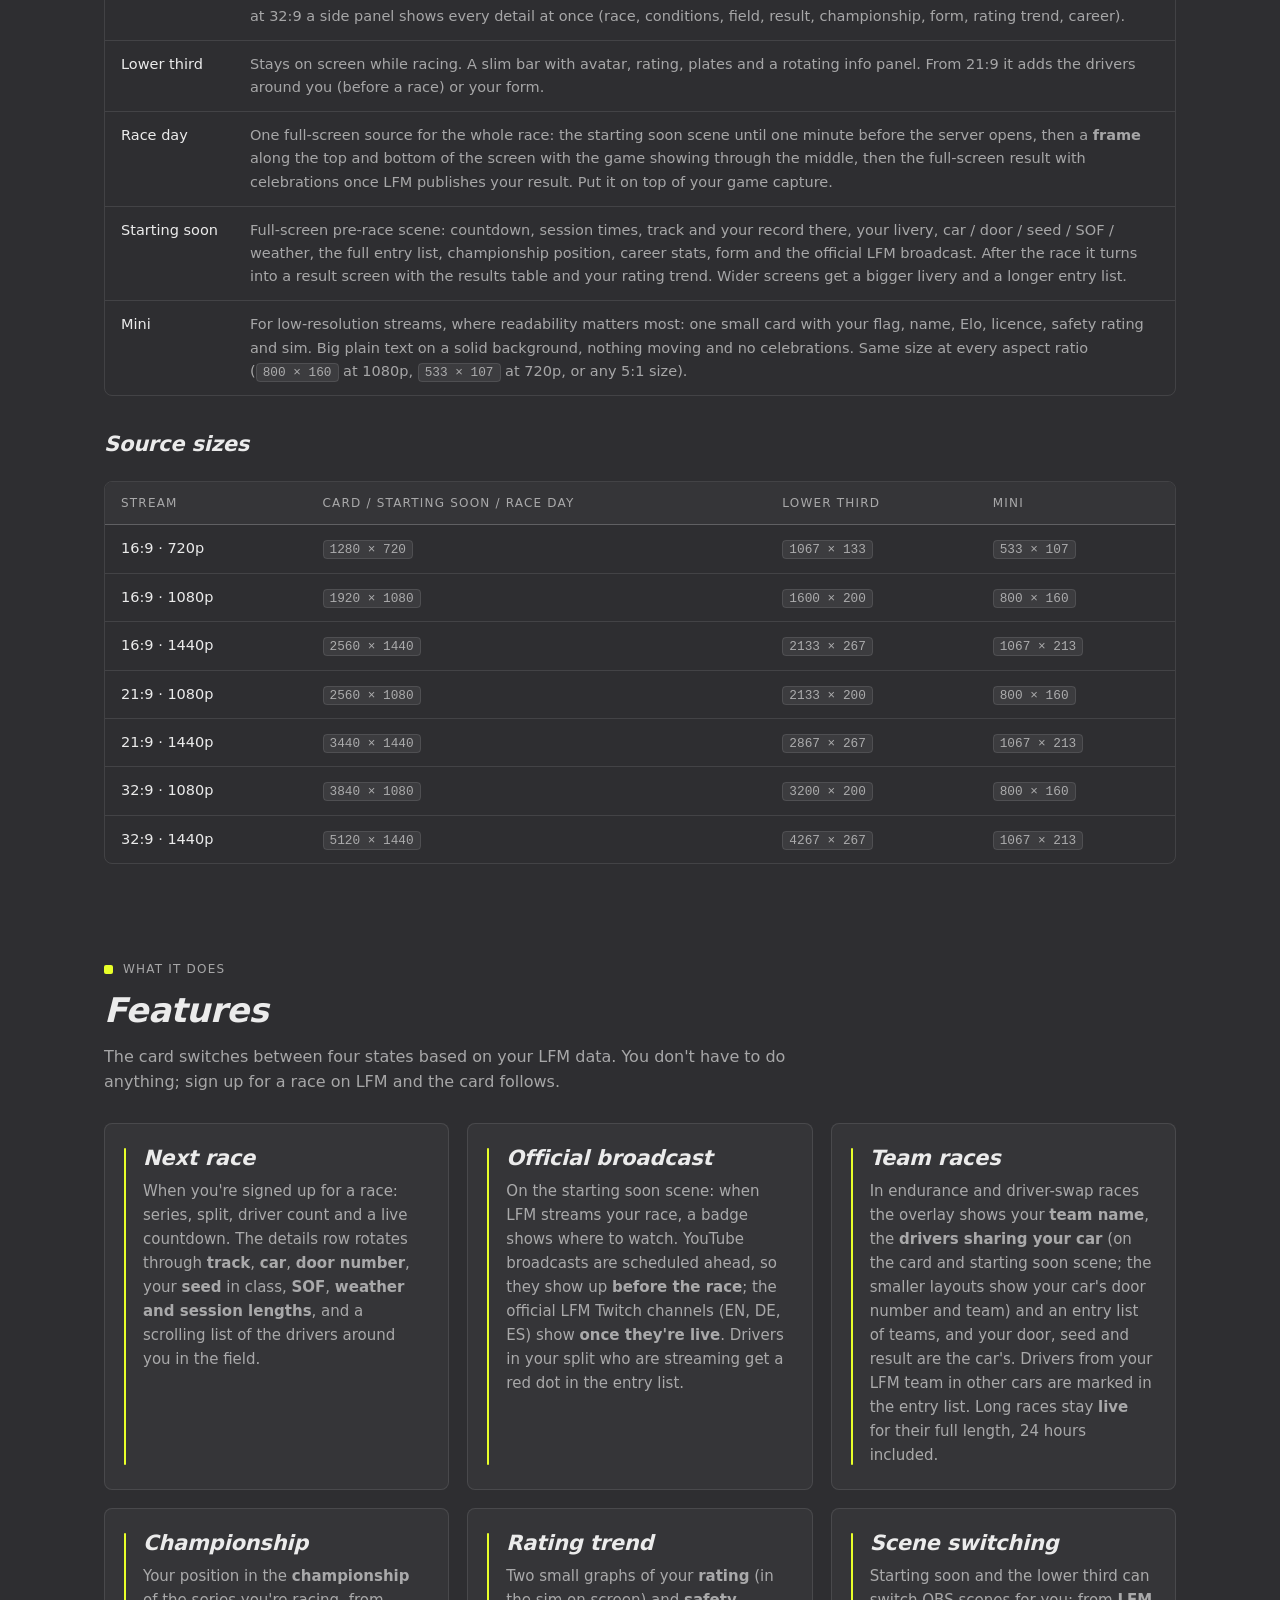
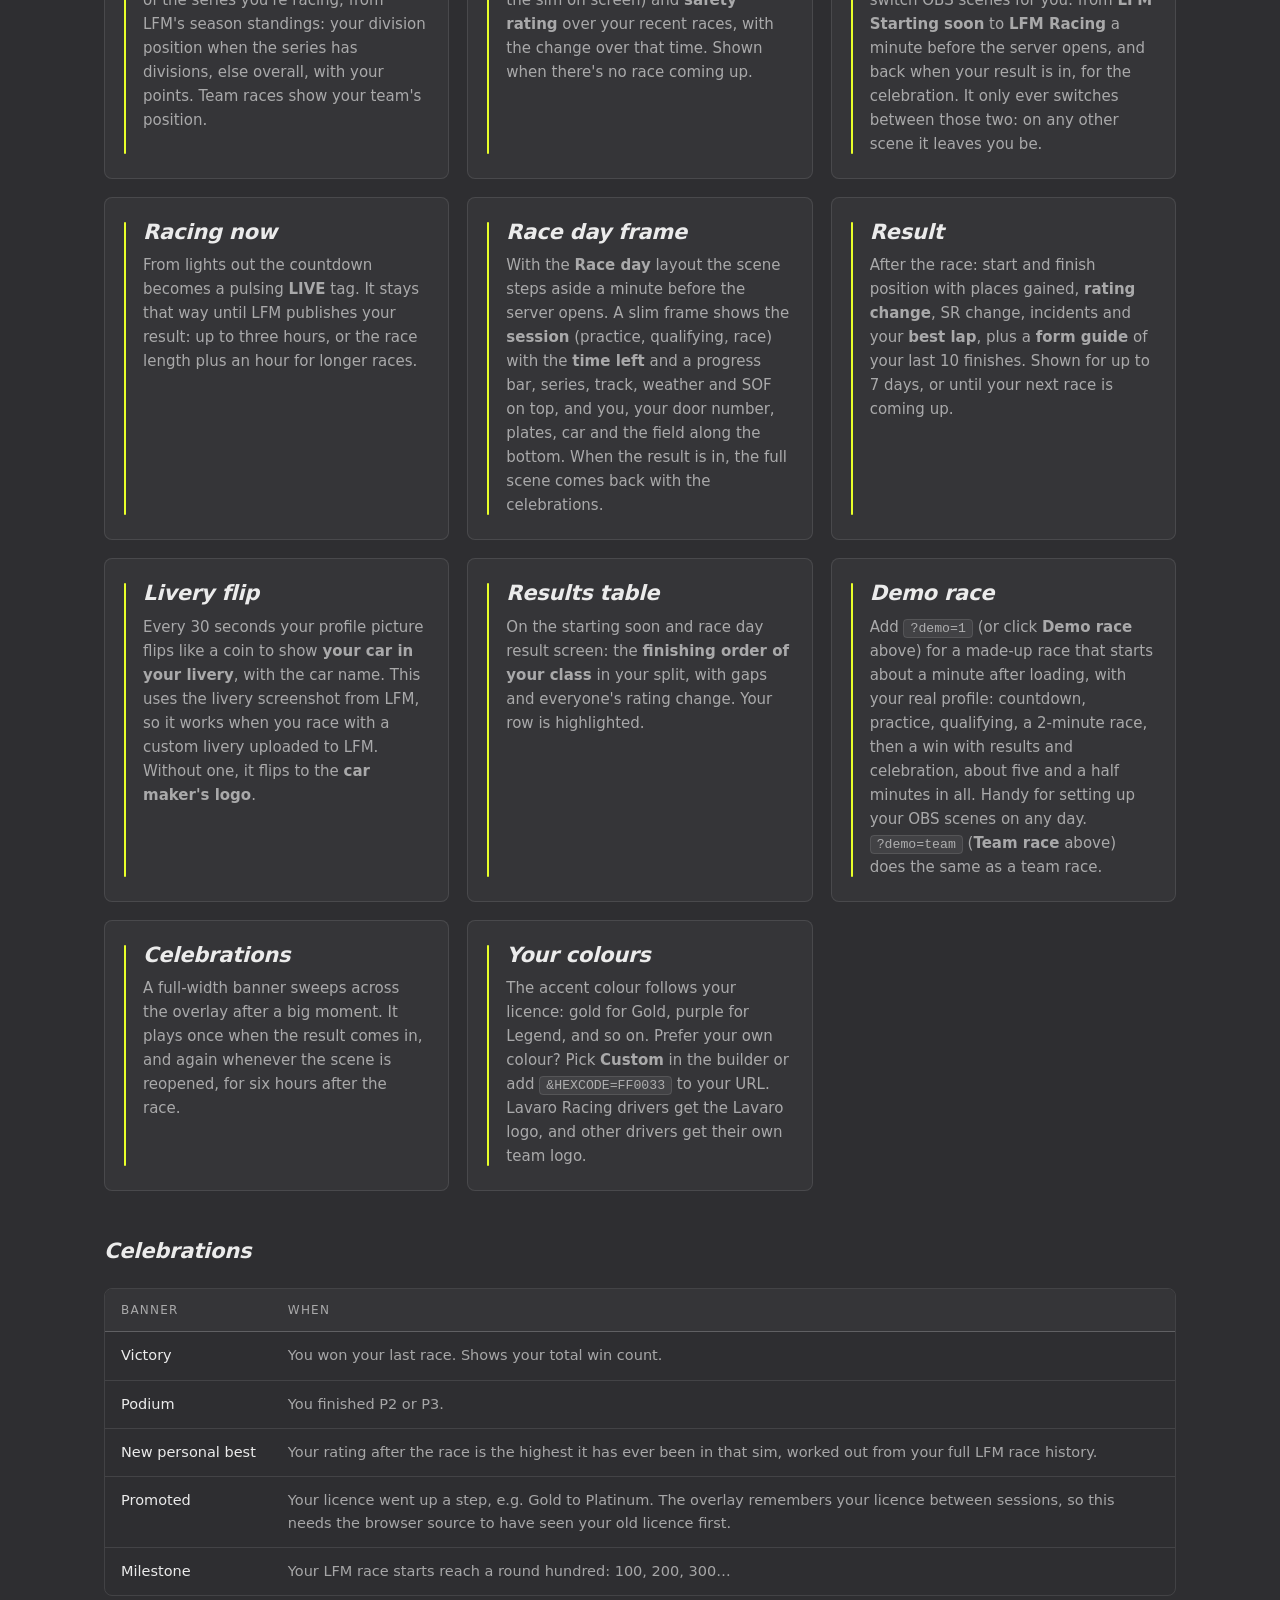
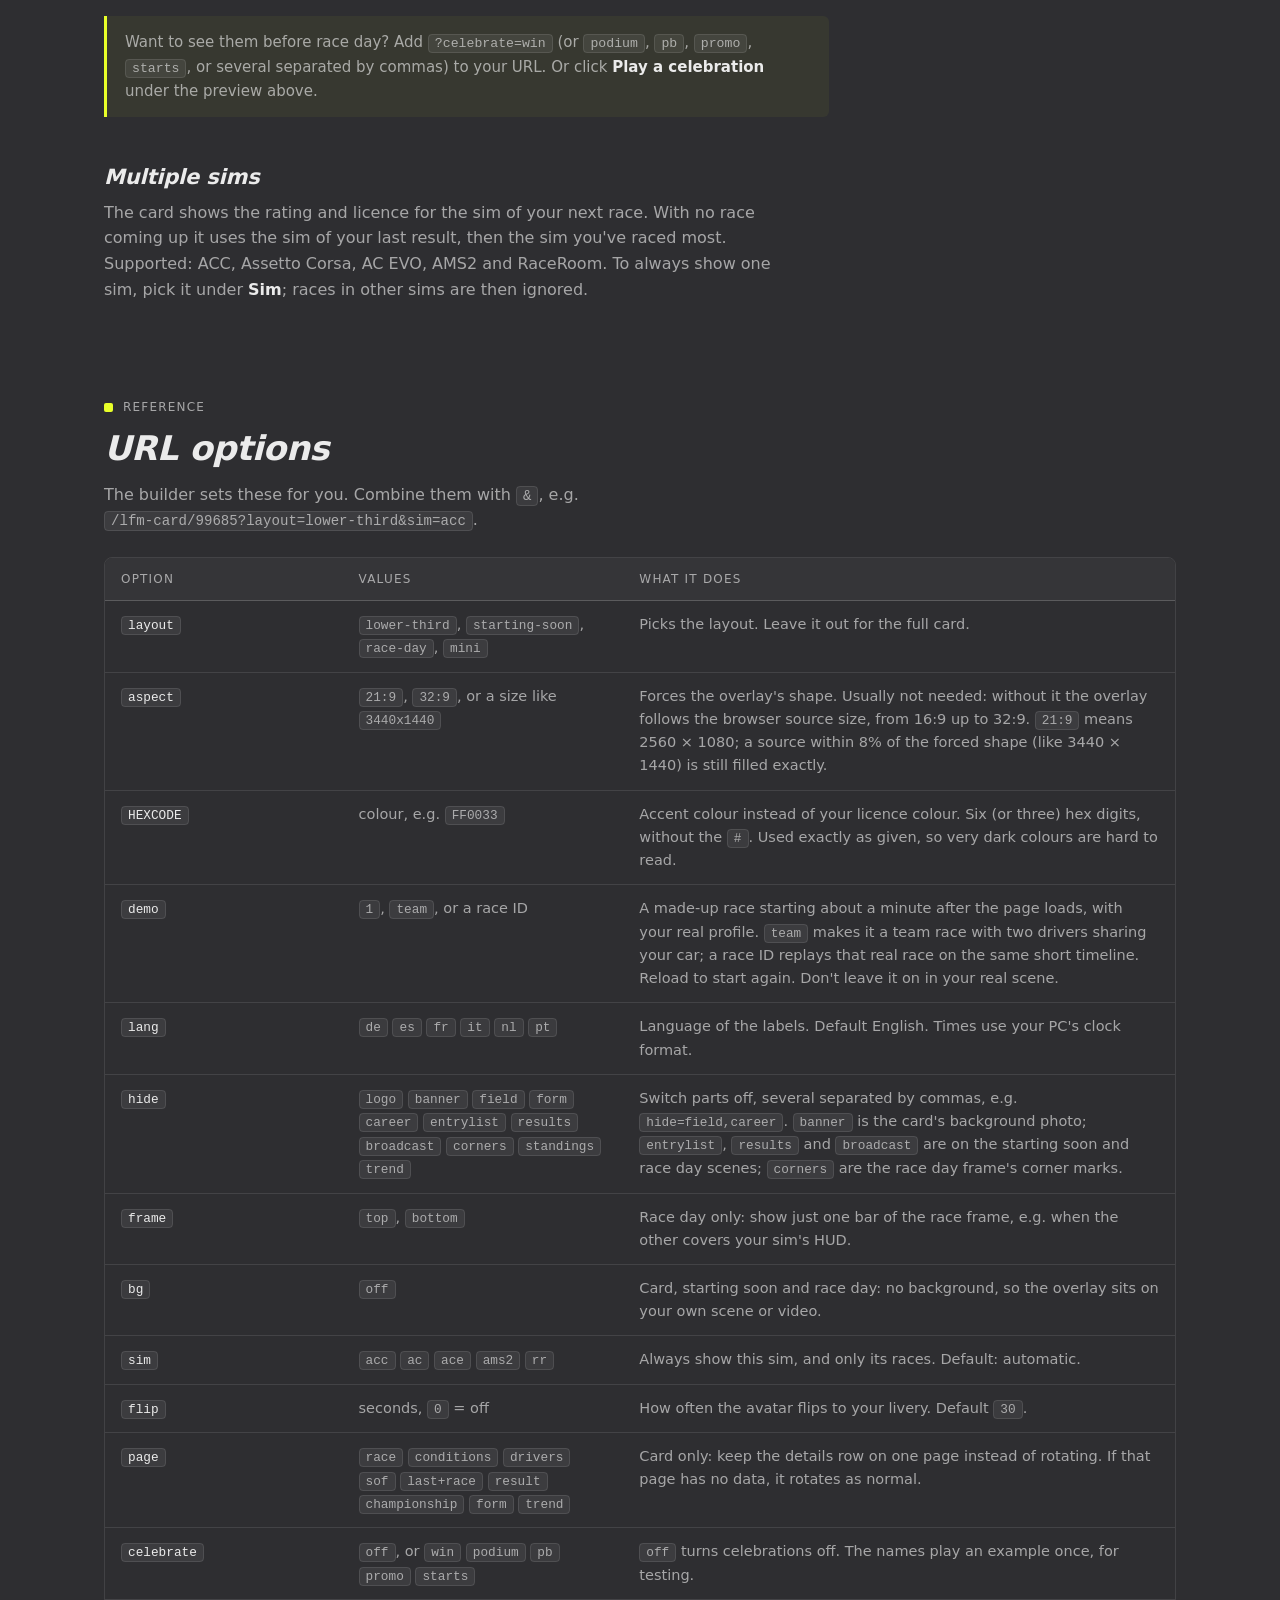
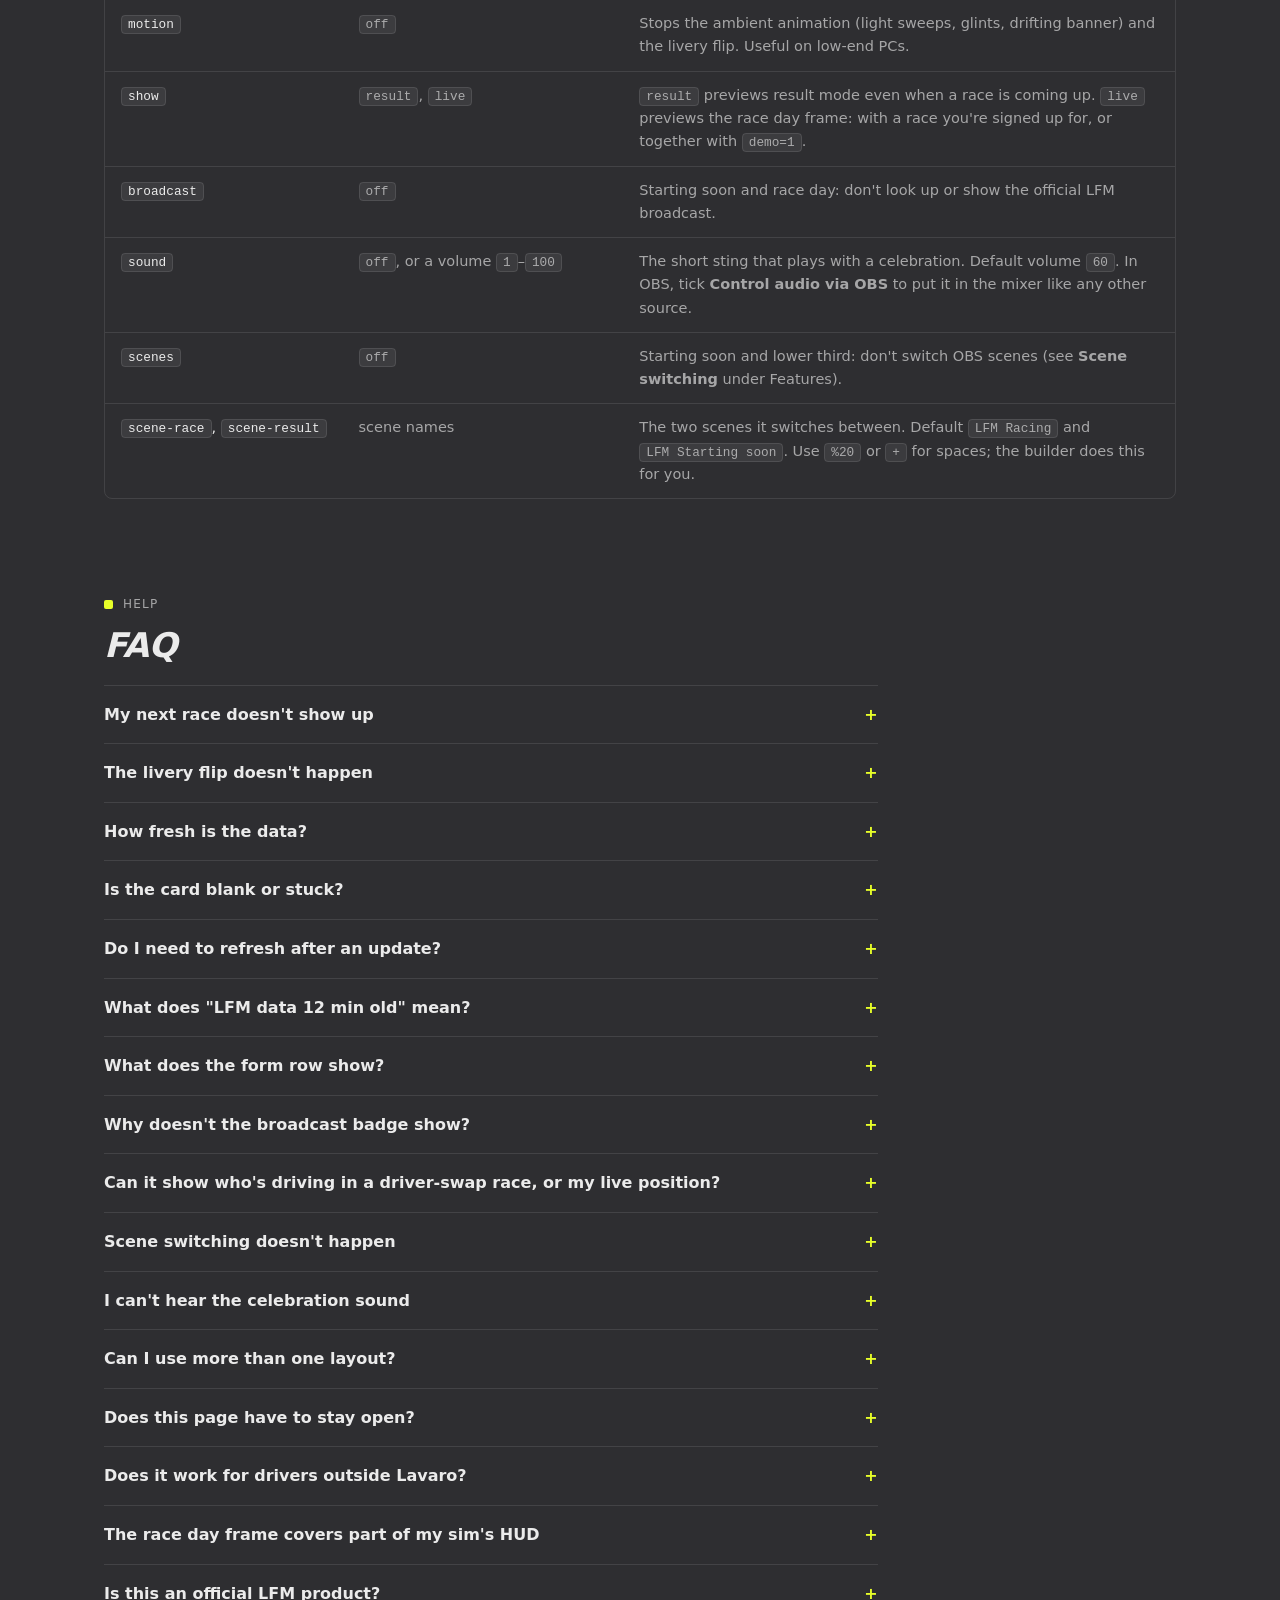
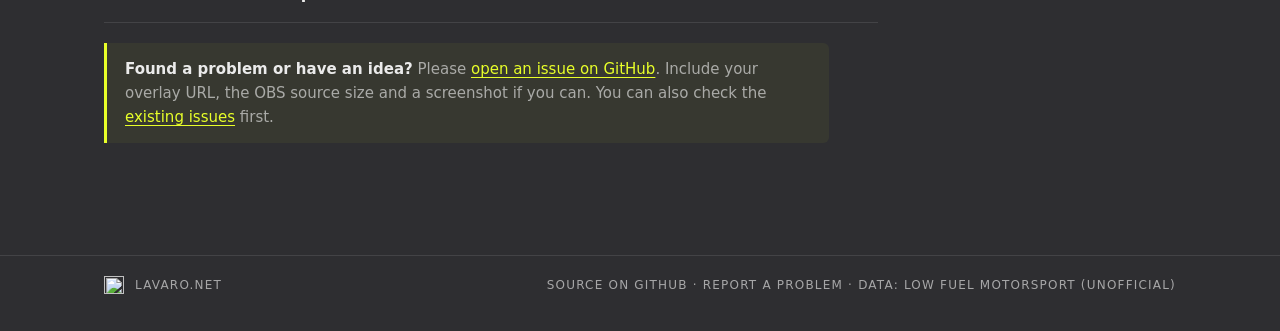
==== commit d7462d14: "Team races, championship, trends, OBS scenes and a polished builder Builder and manual: - Only the c" ====
--- a/web/index.html
+++ b/web/index.html
@@ -58,7 +58,7 @@
 .prose strong{color:var(--ink);font-weight:600}
 
 /* Builder */
-.builder{margin-top:36px;display:grid;grid-template-columns:340px 1fr;gap:28px;align-items:start}
+.builder{margin-top:36px;display:grid;grid-template-columns:340px minmax(0,1fr);gap:28px;align-items:start}
 .controls{background:var(--surface);border:1px solid var(--rule);border-radius:var(--radius);padding:22px;display:grid;gap:16px}
 .field label{display:block;margin-bottom:6px}
 .field input,.field select,.check input{color-scheme:dark}
@@ -84,12 +84,47 @@
 .warn button{flex:none;font:600 11px/1 var(--sans);letter-spacing:.08em;text-transform:uppercase;color:var(--ink);background:transparent;
   border:1px solid var(--rule-strong);border-radius:5px;padding:7px 9px;cursor:pointer}
 .warn button:hover{border-color:var(--volt);color:var(--volt)}
-.checks{display:grid;grid-template-columns:1fr 1fr;gap:8px 12px}
+.checks{display:grid;grid-template-columns:1fr 1fr;gap:9px 12px}
 .checks .check{font-size:13.5px}
-
-.output{display:grid;gap:14px;min-width:0}
-.urlbox{display:flex;gap:8px;align-items:stretch}
-.urlbox output{flex:1;min-width:0;font:500 14px/1.3 var(--mono);background:var(--surface);border:1px solid var(--rule-strong);border-radius:6px;padding:12px 14px;overflow-x:auto;white-space:nowrap;color:var(--volt)}
+[hidden]{display:none!important}
+.hint.ok{color:var(--ink)}
+.hint.ok::before{content:"✓ ";color:var(--volt);font-weight:600}
+.hint.err{color:#ffb4b4}
+.layouts{display:grid;gap:6px}
+.layouts button{display:grid;gap:2px;text-align:left;padding:10px 12px 10px 14px;border:1px solid var(--rule-strong);border-radius:6px;
+  background:var(--graphite);color:var(--ink);font:inherit;cursor:pointer;position:relative;transition:border-color .15s,background-color .15s}
+.layouts button:hover{border-color:rgba(232,255,41,.55)}
+.layouts button b{font:italic 600 15px/1.2 var(--sans)}
+.layouts button span{font-size:12.5px;line-height:1.35;color:var(--ink-soft)}
+.layouts button[aria-checked="true"]{border-color:var(--volt);background:rgba(232,255,41,.07)}
+.layouts button[aria-checked="true"]::after{content:"";position:absolute;right:12px;top:50%;width:8px;height:8px;margin-top:-4px;border-radius:2px;background:var(--volt)}
+.reset{justify-self:start;font:500 12.5px/1 var(--sans);color:var(--ink-soft);background:none;border:0;padding:2px 0;cursor:pointer;
+  text-decoration:underline;text-underline-offset:3px;text-decoration-color:var(--rule-strong)}
+.reset:hover{color:var(--volt)}
+.btn:disabled,.btn[aria-disabled="true"]{opacity:.4;pointer-events:none}
+.preview-head{display:flex;flex-wrap:wrap;align-items:center;gap:10px 14px;margin-top:10px}
+.preview-head .label{margin-right:auto}
+.pmodes{display:flex;flex-wrap:wrap;gap:6px}
+.pmodes button{font:600 11.5px/1 var(--sans);letter-spacing:.08em;text-transform:uppercase;color:var(--ink-soft);background:transparent;
+  border:1px solid var(--rule-strong);border-radius:999px;padding:9px 13px;cursor:pointer;transition:color .15s,border-color .15s,background-color .15s}
+.pmodes button:hover{color:var(--volt);border-color:var(--volt)}
+.pmodes button[aria-pressed="true"]{background:var(--volt);border-color:var(--volt);color:var(--graphite)}
+.pmodes #prevCelebrate{border-style:dashed}
+.obsdl{display:flex;align-items:center;gap:14px;font-size:13px;line-height:1.45;color:var(--ink-soft)}
+.obsdl b{color:var(--ink);font-weight:600}
+.obsdl .btn{flex:none}
+.scenes{margin-top:10px}
+.scenes .field input{font-size:14px;padding:8px 10px}
+.field .hint b{color:var(--ink);font-weight:600}
+@media (max-width:559px){.obsdl{flex-wrap:wrap}}
+.pnote{font-size:13.5px;line-height:1.5;color:var(--ink-soft);min-height:1.5em}
+.pnote b{color:var(--ink);font-weight:600}
+
+.output{display:grid;grid-template-columns:minmax(0,1fr);gap:14px;min-width:0}
+.urlbox{display:flex;gap:8px;align-items:flex-start}
+.urlbox .btn{height:44px}
+.urlbox output.empty{color:var(--ink-soft);font-family:var(--sans)}
+.urlbox output{flex:1;min-width:0;font:500 14px/1.3 var(--mono);background:var(--surface);border:1px solid var(--rule-strong);border-radius:6px;padding:12px 14px;overflow-wrap:anywhere;color:var(--volt)}
 .btn{display:inline-flex;align-items:center;justify-content:center;gap:8px;padding:11px 18px;border:1px solid var(--rule-strong);border-radius:6px;font:600 12px/1 var(--sans);text-transform:uppercase;letter-spacing:.1em;text-decoration:none;color:var(--ink);background:transparent;cursor:pointer;white-space:nowrap;transition:background-color .15s,color .15s,border-color .15s}
 .btn:hover{border-color:var(--volt);color:var(--volt)}
 .btn--primary{background:var(--volt);border-color:var(--volt);color:var(--graphite)}
@@ -99,8 +134,9 @@
 .preview iframe{display:block;width:100%;aspect-ratio:var(--ar,16/9);border:0}
 .preview-bar{display:flex;flex-wrap:wrap;align-items:center;gap:8px}
 .preview-bar .label{margin-right:auto}
-.size{font-size:13px;color:var(--ink-soft)}
-.size b{color:var(--ink);font-weight:600}
+.size{display:flex;flex-wrap:wrap;align-items:baseline;gap:4px 18px;font-size:13.5px;color:var(--ink-soft)}
+.size b{color:var(--ink);font-weight:600;font-family:var(--mono);font-size:14px}
+.output>.label{margin-bottom:-6px}
 
 /* Cards and tables */
 .cards{margin-top:28px;display:grid;grid-template-columns:repeat(auto-fill,minmax(min(300px,100%),1fr));gap:18px}
@@ -167,33 +203,33 @@
   <section class="hero">
     <p class="eyebrow">OBS overlay · Low Fuel Motorsport</p>
     <h1>LFM Card</h1>
-    <p class="lede">A live driver card for your stream. It shows your LFM rating, licence and safety rating, counts down to your next race, shows your result afterwards and celebrates wins, podiums and promotions. It's free, needs no install or account, and refreshes its LFM data every two minutes.</p>
+    <p class="lede">A live driver card for your stream. It shows your LFM rating, licence and safety rating, counts down to your next race, shows your result and championship position afterwards and celebrates wins, podiums and promotions. It's free, needs no install or account, and refreshes its LFM data every two minutes.</p>
   </section>
 
   <!-- ------------------------------------------------------------ builder -->
   <section class="block" id="build">
     <p class="eyebrow">Step 1</p>
     <h2>Build your URL</h2>
-    <div class="prose"><p>Paste your LFM profile link or driver ID, pick a layout, and copy the URL into OBS. Your ID is the number in your profile address, e.g. <code>lowfuelmotorsport.com/profile/<strong>99685</strong></code>.</p></div>
+    <div class="prose"><p>Paste your LFM profile link or driver ID, pick a layout, and copy the URL into OBS. Your ID is the number in your profile address, e.g. <code>lowfuelmotorsport.com/profile/<strong>99685</strong></code>.</p><p>Already have an overlay URL? Paste the whole thing into the ID box to load its settings and change them. The builder also remembers your last settings in this browser.</p></div>
 
     <div class="builder">
       <form class="controls" id="form" autocomplete="off" onsubmit="return false">
         <div class="field">
           <label class="label" for="id">LFM driver ID or profile link</label>
-          <input id="id" inputmode="numeric" placeholder="e.g. 99685" value="99685">
+          <input id="id" placeholder="e.g. 99685 or your profile link" spellcheck="false">
           <div class="hint" id="idHint"></div>
         </div>
         <div class="field">
           <span class="label">Layout</span>
-          <div class="seg five" id="layout" role="group" aria-label="Layout">
-            <button type="button" data-v="" aria-pressed="true">Card</button>
-            <button type="button" data-v="lower-third" aria-pressed="false">Lower third</button>
-            <button type="button" data-v="starting-soon" aria-pressed="false">Starting soon</button>
-            <button type="button" data-v="race-day" aria-pressed="false">Race day</button>
-            <button type="button" data-v="mini" aria-pressed="false">Mini</button>
+          <div class="layouts" id="layout" role="radiogroup" aria-label="Layout">
+            <button type="button" role="radio" data-v="" aria-checked="true"><b>Card</b><span>Full profile for intro and break scenes</span></button>
+            <button type="button" role="radio" data-v="lower-third" aria-checked="false"><b>Lower third</b><span>Slim bar that stays up while you race</span></button>
+            <button type="button" role="radio" data-v="starting-soon" aria-checked="false"><b>Starting soon</b><span>Full-screen pre-race scene, result after</span></button>
+            <button type="button" role="radio" data-v="race-day" aria-checked="false"><b>Race day</b><span>Starting soon, then a frame over your game, then the result</span></button>
+            <button type="button" role="radio" data-v="mini" aria-checked="false"><b>Mini</b><span>Small, plain card for low-resolution streams</span></button>
           </div>
         </div>
-        <div class="field">
+        <div class="field" data-for="card lower-third starting-soon race-day">
           <span class="label">Stream aspect ratio</span>
           <div class="seg" id="aspect" role="group" aria-label="Aspect ratio">
             <button type="button" data-v="" aria-pressed="true">16:9</button>
@@ -229,33 +265,10 @@
               <option value="acc">ACC</option>
               <option value="ac">Assetto Corsa</option>
               <option value="ace">AC EVO</option>
-              <option value="lmu">Le Mans Ultimate</option>
               <option value="ams2">AMS2</option>
               <option value="rr">RaceRoom</option>
             </select>
           </div>
-          <div class="field">
-            <label class="label" for="flip">Livery flip</label>
-            <select id="flip">
-              <option value="">Every 30 s</option>
-              <option value="15">Every 15 s</option>
-              <option value="60">Every 60 s</option>
-              <option value="0">Off</option>
-            </select>
-          </div>
-        </div>
-        <div class="field" id="pageField">
-          <label class="label" for="page">Details row (card only)</label>
-          <select id="page">
-            <option value="">Rotate all pages</option>
-            <option value="race">Race only</option>
-            <option value="conditions">Conditions only</option>
-            <option value="sof">SOF field only</option>
-            <option value="result">Result only</option>
-            <option value="form">Form only</option>
-          </select>
-        </div>
-        <div class="row2">
           <div class="field">
             <label class="label" for="lang">Language</label>
             <select id="lang">
@@ -268,48 +281,98 @@
               <option value="pt">Português</option>
             </select>
           </div>
-          <div class="field" id="frameField" hidden>
-            <label class="label" for="frameBars">Race frame</label>
-            <select id="frameBars">
-              <option value="">Top and bottom</option>
-              <option value="top">Top only</option>
-              <option value="bottom">Bottom only</option>
-            </select>
-          </div>
-        </div>
-        <div class="field">
+        </div>
+        <div class="field" data-for="card lower-third">
+          <label class="label" for="flip">Livery flip</label>
+          <select id="flip">
+            <option value="">Every 30 seconds</option>
+            <option value="15">Every 15 seconds</option>
+            <option value="60">Every 60 seconds</option>
+            <option value="0">Off</option>
+          </select>
+        </div>
+        <div class="field" data-for="card">
+          <label class="label" for="page">Details row</label>
+          <select id="page">
+            <option value="">Rotate all pages</option>
+            <option value="race">Race only</option>
+            <option value="conditions">Conditions only</option>
+            <option value="sof">SOF field only</option>
+            <option value="drivers">Drivers only (team races)</option>
+            <option value="last race">Last race only</option>
+            <option value="result">Result only</option>
+            <option value="championship">Championship only</option>
+            <option value="form">Form only</option>
+            <option value="trend">Rating trend only</option>
+          </select>
+          <div class="hint">A page with nothing to show is skipped, so the row keeps rotating.</div>
+        </div>
+        <div class="field" data-for="race-day">
+          <label class="label" for="frameBars">Race frame</label>
+          <select id="frameBars">
+            <option value="">Top and bottom</option>
+            <option value="top">Top only</option>
+            <option value="bottom">Bottom only</option>
+          </select>
+        </div>
+        <div class="field" data-for="card lower-third starting-soon race-day">
           <span class="label">Show</span>
           <div class="checks" id="shows">
-            <label class="check"><input type="checkbox" data-hide="logo" checked> Team logo</label>
-            <label class="check"><input type="checkbox" data-hide="field" checked> Field</label>
-            <label class="check"><input type="checkbox" data-hide="form" checked> Form</label>
-            <label class="check"><input type="checkbox" data-hide="career" checked> Career stats</label>
-            <label class="check"><input type="checkbox" data-hide="entrylist" checked> Entry list</label>
-            <label class="check"><input type="checkbox" data-hide="results" checked> Results table</label>
-            <label class="check"><input type="checkbox" data-hide="broadcast" checked> LFM broadcast</label>
-            <label class="check"><input type="checkbox" data-hide="corners" checked> Frame corners</label>
+            <label class="check" data-for="card starting-soon race-day"><input type="checkbox" data-hide="logo" checked> Team logo</label>
+            <label class="check" data-for="card"><input type="checkbox" data-hide="banner" checked> Banner image</label>
+            <label class="check" data-for="card lower-third starting-soon race-day"><input type="checkbox" data-hide="field" checked> Field</label>
+            <label class="check" data-for="card lower-third starting-soon race-day"><input type="checkbox" data-hide="form" checked> Form</label>
+            <label class="check" data-for="card starting-soon race-day"><input type="checkbox" data-hide="career" checked> Career stats</label>
+            <label class="check" data-for="starting-soon race-day"><input type="checkbox" data-hide="entrylist" checked> Entry list</label>
+            <label class="check" data-for="starting-soon race-day"><input type="checkbox" data-hide="results" checked> Results table</label>
+            <label class="check" data-for="starting-soon race-day"><input type="checkbox" data-hide="broadcast" checked> LFM broadcast</label>
+            <label class="check" data-for="race-day"><input type="checkbox" data-hide="corners" checked> Frame corners</label>
+            <label class="check" data-for="card lower-third starting-soon race-day"><input type="checkbox" data-hide="standings" checked> Championship</label>
+            <label class="check" data-for="card lower-third starting-soon race-day"><input type="checkbox" data-hide="trend" checked> Rating trend</label>
+            <label class="check" data-for="card starting-soon race-day"><input type="checkbox" id="bg" checked> Background</label>
+            <label class="check" data-for="card lower-third starting-soon race-day"><input type="checkbox" id="celebrate" checked> Celebrations</label>
+            <label class="check" data-for="card lower-third starting-soon race-day"><input type="checkbox" id="motion" checked> Animation</label>
+            <label class="check" data-for="card lower-third starting-soon race-day"><input type="checkbox" id="sound" checked> Sound</label>
           </div>
-        </div>
-        <label class="check"><input type="checkbox" id="bg" checked> Background</label>
-        <label class="check"><input type="checkbox" id="celebrate" checked> Celebrations</label>
-        <label class="check"><input type="checkbox" id="motion" checked> Ambient animation</label>
+          <div class="hint" data-for="lower-third">The lower third only has room for the field from 21:9 up.</div>
+        </div>
+        <div class="field" data-for="starting-soon lower-third">
+          <span class="label">OBS scene switching</span>
+          <label class="check"><input type="checkbox" id="scenes" checked> Switch scenes for the race</label>
+          <div class="row2 scenes" id="sceneNames">
+            <div class="field"><label class="label" for="sceneRace">Racing scene</label><input id="sceneRace" placeholder="LFM Racing" spellcheck="false"></div>
+            <div class="field"><label class="label" for="sceneResult">Result scene</label><input id="sceneResult" placeholder="LFM Starting soon" spellcheck="false"></div>
+          </div>
+          <div class="hint">If you're on the result scene a minute before the server opens, it switches to the racing scene, and back once your result is in. On any other scene it leaves you be. Needs the browser source's <b>Page permissions</b> at <b>Advanced access to OBS</b>; the downloaded scenes have that set.</div>
+        </div>
+        <button type="button" class="reset" id="reset">Reset to defaults</button>
       </form>
 
       <div class="output">
+        <span class="label">Your overlay URL</span>
         <div class="urlbox">
           <output id="url" aria-live="polite"></output>
           <button class="btn btn--primary" type="button" id="copy">Copy</button>
           <a class="btn" id="open" target="_blank" rel="noopener">Open</a>
         </div>
-        <p class="size" id="size"></p>
-        <div class="preview-bar">
-          <span class="label">Live preview</span>
-          <button class="btn" type="button" id="prevFrame" hidden>Show race frame</button>
-          <button class="btn" type="button" id="prevResult">Show result mode</button>
-          <button class="btn" type="button" id="prevCelebrate">Test a celebration</button>
-          <button class="btn" type="button" id="prevDemo">Demo race</button>
-        </div>
-        <div class="preview" id="preview"><iframe id="frame" title="LFM Card preview" loading="lazy"></iframe></div>
+        <div class="size" id="size"></div>
+        <div class="obsdl" data-for="card lower-third starting-soon race-day mini">
+          <button class="btn" type="button" id="obsDl">Download OBS scenes</button>
+          <span>Ready-made scenes with your settings: <b>LFM Starting soon</b>, <b>LFM Racing</b> (game + lower third), <b>LFM Race day</b> and <b>LFM Intro</b>. In OBS: <b>Scene Collection → Import</b>, then switch to it.</span>
+        </div>
+        <div class="preview-head">
+          <span class="label">Preview</span>
+          <div class="pmodes" id="pmodes" role="group" aria-label="Preview">
+            <button type="button" data-m="live" aria-pressed="true">Live data</button>
+            <button type="button" data-m="result" aria-pressed="false" data-for="card lower-third starting-soon race-day">After a race</button>
+            <button type="button" data-m="frame" aria-pressed="false" data-for="race-day">During a race</button>
+            <button type="button" data-m="demo" aria-pressed="false" data-for="card lower-third starting-soon race-day">Demo race</button>
+            <button type="button" data-m="team" aria-pressed="false" data-for="card lower-third starting-soon race-day">Team race</button>
+            <button type="button" id="prevCelebrate" data-for="card lower-third starting-soon race-day">Play a celebration</button>
+          </div>
+        </div>
+        <div class="preview" id="preview"><iframe id="frame" title="Overlay preview" allow="autoplay"></iframe></div>
+        <p class="pnote" id="pnote"></p>
       </div>
     </div>
   </section>
@@ -318,20 +381,23 @@
   <section class="block" id="obs">
     <p class="eyebrow">Step 2</p>
     <h2>Add it to OBS</h2>
-    <ol class="steps">
+    <p class="note" style="margin-top:14px"><strong>Quickest setup:</strong> click <strong>Download OBS scenes</strong> in the builder and import the file in OBS under <strong>Scene Collection → Import</strong>. You get four scenes with every source sized and set up, including scene switching. Your current scenes stay in their own collection. Then add your microphone and webcam, and check the game capture picks up your sim.</p>
+    <div class="prose" style="margin-top:24px"><p>Or add a source by hand:</p></div>
+    <ol class="steps" style="margin-top:12px">
       <li>In the scene you want, click <strong>+</strong> under <strong>Sources</strong> and choose <strong>Browser</strong>.</li>
       <li>Paste your URL and set <strong>Width</strong> and <strong>Height</strong> to the size for your layout and stream (see the table below). Leave the default Custom CSS as it is; the background is already transparent.</li>
       <li>Tick <strong>Refresh browser when scene becomes active</strong>. Every time you switch to the scene the card fades in again and replays any celebration for your last race.</li>
       <li>Position and scale the source like any other. The overlay is drawn at the source size, so it stays sharp at 1080p, 1440p or 4K. A wider source (21:9, 32:9) gets a wider layout with more on screen.</li>
+      <li><strong>Optional:</strong> for automatic scene switching (starting soon and lower third), set <strong>Page permissions</strong> to <strong>Advanced access to OBS</strong> and name your scenes <strong>LFM Starting soon</strong> and <strong>LFM Racing</strong>, or enter your own names in the builder. To hear the celebration sound in the OBS mixer, tick <strong>Control audio via OBS</strong>.</li>
     </ol>
     <div class="table-wrap">
       <table>
         <thead><tr><th>Layout</th><th>Use it for</th></tr></thead>
         <tbody>
-          <tr><td>Card</td><td>Intermission, intro or "just chatting" scenes. The full profile with a rotating details row. At 21:9 the stats bar adds your wins; at 32:9 a side panel shows every detail at once (race, conditions, field, result, form, career).</td></tr>
+          <tr><td>Card</td><td>Intermission, intro or "just chatting" scenes. The full profile with a rotating details row. At 21:9 the stats bar adds your wins; at 32:9 a side panel shows every detail at once (race, conditions, field, result, championship, form, rating trend, career).</td></tr>
           <tr><td>Lower third</td><td>Stays on screen while racing. A slim bar with avatar, rating, plates and a rotating info panel. From 21:9 it adds the drivers around you (before a race) or your form.</td></tr>
           <tr><td>Race day</td><td>One full-screen source for the whole race: the starting soon scene until one minute before the server opens, then a <strong>frame</strong> along the top and bottom of the screen with the game showing through the middle, then the full-screen result with celebrations once LFM publishes your result. Put it on top of your game capture.</td></tr>
-          <tr><td>Starting soon</td><td>Full-screen pre-race scene: countdown, session times, track and your record there, your livery, car / door / seed / SOF / weather, the full entry list, career stats, form and the official LFM broadcast. After the race it turns into a result screen. Wider screens get a bigger livery and a longer entry list.</td></tr>
+          <tr><td>Starting soon</td><td>Full-screen pre-race scene: countdown, session times, track and your record there, your livery, car / door / seed / SOF / weather, the full entry list, championship position, career stats, form and the official LFM broadcast. After the race it turns into a result screen with the results table and your rating trend. Wider screens get a bigger livery and a longer entry list.</td></tr>
           <tr><td>Mini</td><td>For low-resolution streams, where readability matters most: one small card with your flag, name, Elo, licence, safety rating and sim. Big plain text on a solid background, nothing moving and no celebrations. Same size at every aspect ratio (<code>800 × 160</code> at 1080p, <code>533 × 107</code> at 720p, or any 5:1 size).</td></tr>
         </tbody>
       </table>
@@ -369,8 +435,24 @@
         <p>On the starting soon scene: when LFM streams your race, a badge shows where to watch. YouTube broadcasts are scheduled ahead, so they show up <strong>before the race</strong>; the official LFM Twitch channels (EN, DE, ES) show <strong>once they're live</strong>. Drivers in your split who are streaming get a red dot in the entry list.</p>
       </article>
       <article class="card">
+        <h3>Team races</h3>
+        <p>In endurance and driver-swap races the overlay shows your <strong>team name</strong>, the <strong>drivers sharing your car</strong> (on the card and starting soon scene; the smaller layouts show your car's door number and team) and an entry list of teams, and your door, seed and result are the car's. Drivers from your LFM team in other cars are marked in the entry list. Long races stay <strong>live</strong> for their full length, 24 hours included.</p>
+      </article>
+      <article class="card">
+        <h3>Championship</h3>
+        <p>Your position in the <strong>championship</strong> of the series you're racing, from LFM's season standings: your division position when the series has divisions, else overall, with your points. Team races show your team's position.</p>
+      </article>
+      <article class="card">
+        <h3>Rating trend</h3>
+        <p>Two small graphs of your <strong>rating</strong> (in the sim on screen) and <strong>safety rating</strong> over your recent races, with the change over that time. Shown when there's no race coming up.</p>
+      </article>
+      <article class="card">
+        <h3>Scene switching</h3>
+        <p>Starting soon and the lower third can switch OBS scenes for you: from <strong>LFM Starting soon</strong> to <strong>LFM Racing</strong> a minute before the server opens, and back when your result is in, for the celebration. It only ever switches between those two: on any other scene it leaves you be.</p>
+      </article>
+      <article class="card">
         <h3>Racing now</h3>
-        <p>From lights out the countdown becomes a pulsing <strong>LIVE</strong> tag. It stays that way until LFM publishes your result, for up to three hours.</p>
+        <p>From lights out the countdown becomes a pulsing <strong>LIVE</strong> tag. It stays that way until LFM publishes your result: up to three hours, or the race length plus an hour for longer races.</p>
       </article>
       <article class="card">
         <h3>Race day frame</h3>
@@ -390,7 +472,7 @@
       </article>
       <article class="card">
         <h3>Demo race</h3>
-        <p>Add <code>?demo=1</code> (or click <strong>Demo race</strong> above) for a made-up race that starts a minute after loading, with your real profile: countdown, practice, qualifying, a 2-minute race, then a win with results and celebration, about five and a half minutes in all. Handy for setting up your OBS scenes on any day.</p>
+        <p>Add <code>?demo=1</code> (or click <strong>Demo race</strong> above) for a made-up race that starts about a minute after loading, with your real profile: countdown, practice, qualifying, a 2-minute race, then a win with results and celebration, about five and a half minutes in all. Handy for setting up your OBS scenes on any day. <code>?demo=team</code> (<strong>Team race</strong> above) does the same as a team race.</p>
       </article>
       <article class="card">
         <h3>Celebrations</h3>
@@ -415,10 +497,10 @@
         </tbody>
       </table>
     </div>
-    <p class="note">Want to see them before race day? Add <code>?celebrate=win</code> (or <code>podium</code>, <code>pb</code>, <code>promo</code>, <code>starts</code>, or several separated by commas) to your URL. Use the <strong>Test a celebration</strong> button above for a quick look.</p>
+    <p class="note">Want to see them before race day? Add <code>?celebrate=win</code> (or <code>podium</code>, <code>pb</code>, <code>promo</code>, <code>starts</code>, or several separated by commas) to your URL. Or click <strong>Play a celebration</strong> under the preview above.</p>
 
     <h3 style="margin-top:48px">Multiple sims</h3>
-    <div class="prose" style="margin-top:10px"><p>The card shows the rating and licence for the sim of your next race. With no race coming up it uses the sim of your last result, then the sim you've raced most. Supported: ACC, Assetto Corsa, AC EVO, Le Mans Ultimate, AMS2 and RaceRoom. To always show one sim, pick it under <strong>Sim</strong>; races in other sims are then ignored.</p></div>
+    <div class="prose" style="margin-top:10px"><p>The card shows the rating and licence for the sim of your next race. With no race coming up it uses the sim of your last result, then the sim you've raced most. Supported: ACC, Assetto Corsa, AC EVO, AMS2 and RaceRoom. To always show one sim, pick it under <strong>Sim</strong>; races in other sims are then ignored.</p></div>
   </section>
 
   <!-- ------------------------------------------------------------ options -->
@@ -433,18 +515,21 @@
           <tr><td><code>layout</code></td><td><code>lower-third</code>, <code>starting-soon</code>, <code>race-day</code>, <code>mini</code></td><td>Picks the layout. Leave it out for the full card.</td></tr>
           <tr><td><code>aspect</code></td><td><code>21:9</code>, <code>32:9</code>, or a size like <code>3440x1440</code></td><td>Forces the overlay's shape. Usually not needed: without it the overlay follows the browser source size, from 16:9 up to 32:9. <code>21:9</code> means 2560 × 1080; a source within 8% of the forced shape (like 3440 × 1440) is still filled exactly.</td></tr>
           <tr><td><code>HEXCODE</code></td><td>colour, e.g. <code>FF0033</code></td><td>Accent colour instead of your licence colour. Six (or three) hex digits, without the <code>#</code>. Used exactly as given, so very dark colours are hard to read.</td></tr>
-          <tr><td><code>demo</code></td><td><code>1</code></td><td>A made-up race starting a minute after the page loads, with your real profile. Reload to start again. Don't leave it on in your real scene.</td></tr>
+          <tr><td><code>demo</code></td><td><code>1</code>, <code>team</code>, or a race ID</td><td>A made-up race starting about a minute after the page loads, with your real profile. <code>team</code> makes it a team race with two drivers sharing your car; a race ID replays that real race on the same short timeline. Reload to start again. Don't leave it on in your real scene.</td></tr>
           <tr><td><code>lang</code></td><td><code>de</code> <code>es</code> <code>fr</code> <code>it</code> <code>nl</code> <code>pt</code></td><td>Language of the labels. Default English. Times use your PC's clock format.</td></tr>
-          <tr><td><code>hide</code></td><td><code>logo</code> <code>banner</code> <code>field</code> <code>form</code> <code>career</code> <code>entrylist</code> <code>results</code> <code>broadcast</code> <code>corners</code></td><td>Switch parts off, several separated by commas, e.g. <code>hide=field,career</code>.</td></tr>
+          <tr><td><code>hide</code></td><td><code>logo</code> <code>banner</code> <code>field</code> <code>form</code> <code>career</code> <code>entrylist</code> <code>results</code> <code>broadcast</code> <code>corners</code> <code>standings</code> <code>trend</code></td><td>Switch parts off, several separated by commas, e.g. <code>hide=field,career</code>. <code>banner</code> is the card's background photo; <code>entrylist</code>, <code>results</code> and <code>broadcast</code> are on the starting soon and race day scenes; <code>corners</code> are the race day frame's corner marks.</td></tr>
           <tr><td><code>frame</code></td><td><code>top</code>, <code>bottom</code></td><td>Race day only: show just one bar of the race frame, e.g. when the other covers your sim's HUD.</td></tr>
           <tr><td><code>bg</code></td><td><code>off</code></td><td>Card, starting soon and race day: no background, so the overlay sits on your own scene or video.</td></tr>
-          <tr><td><code>sim</code></td><td><code>acc</code> <code>ac</code> <code>ace</code> <code>lmu</code> <code>ams2</code> <code>rr</code></td><td>Always show this sim, and only its races. Default: automatic.</td></tr>
+          <tr><td><code>sim</code></td><td><code>acc</code> <code>ac</code> <code>ace</code> <code>ams2</code> <code>rr</code></td><td>Always show this sim, and only its races. Default: automatic.</td></tr>
           <tr><td><code>flip</code></td><td>seconds, <code>0</code> = off</td><td>How often the avatar flips to your livery. Default <code>30</code>.</td></tr>
-          <tr><td><code>page</code></td><td><code>race</code> <code>conditions</code> <code>sof</code> <code>last race</code> <code>result</code> <code>form</code></td><td>Card only: keep the details row on one page instead of rotating. If that page has no data, it rotates as normal.</td></tr>
+          <tr><td><code>page</code></td><td><code>race</code> <code>conditions</code> <code>drivers</code> <code>sof</code> <code>last+race</code> <code>result</code> <code>championship</code> <code>form</code> <code>trend</code></td><td>Card only: keep the details row on one page instead of rotating. If that page has no data, it rotates as normal.</td></tr>
           <tr><td><code>celebrate</code></td><td><code>off</code>, or <code>win</code> <code>podium</code> <code>pb</code> <code>promo</code> <code>starts</code></td><td><code>off</code> turns celebrations off. The names play an example once, for testing.</td></tr>
           <tr><td><code>motion</code></td><td><code>off</code></td><td>Stops the ambient animation (light sweeps, glints, drifting banner) and the livery flip. Useful on low-end PCs.</td></tr>
-          <tr><td><code>show</code></td><td><code>result</code>, <code>live</code></td><td><code>result</code> previews result mode even when a race is coming up. <code>live</code> previews the race day frame (needs a race you're signed up for).</td></tr>
+          <tr><td><code>show</code></td><td><code>result</code>, <code>live</code></td><td><code>result</code> previews result mode even when a race is coming up. <code>live</code> previews the race day frame: with a race you're signed up for, or together with <code>demo=1</code>.</td></tr>
           <tr><td><code>broadcast</code></td><td><code>off</code></td><td>Starting soon and race day: don't look up or show the official LFM broadcast.</td></tr>
+          <tr><td><code>sound</code></td><td><code>off</code>, or a volume <code>1</code>–<code>100</code></td><td>The short sting that plays with a celebration. Default volume <code>60</code>. In OBS, tick <strong>Control audio via OBS</strong> to put it in the mixer like any other source.</td></tr>
+          <tr><td><code>scenes</code></td><td><code>off</code></td><td>Starting soon and lower third: don't switch OBS scenes (see <strong>Scene switching</strong> under Features).</td></tr>
+          <tr><td><code>scene-race</code>, <code>scene-result</code></td><td>scene names</td><td>The two scenes it switches between. Default <code>LFM Racing</code> and <code>LFM Starting soon</code>. Use <code>%20</code> or <code>+</code> for spaces; the builder does this for you.</td></tr>
         </tbody>
       </table>
     </div>
@@ -456,12 +541,17 @@
     <h2>FAQ</h2>
     <details><summary>My next race doesn't show up</summary><p>The card only knows about races you're signed up for on LFM. Once you register, it appears within two minutes.</p></details>
     <details><summary>The livery flip doesn't happen</summary><p>The car picture comes from LFM's livery screenshots, so it only exists when you race with a custom livery uploaded through LFM. With a default skin it flips to the car maker's logo instead. The livery is taken from your next race, or your last race when there's no next race.</p></details>
-    <details><summary>How fresh is the data?</summary><p>Everything reloads every two minutes, the same as the official LFM card. Rating, licence and results update as soon as LFM publishes them, usually a few minutes after the race.</p></details>
-    <details><summary>Is the card blank or stuck?</summary><p>Check that the URL contains your numeric driver ID. If LFM is briefly unreachable the card keeps showing the last data it had and catches up on the next refresh. Right-click the source in OBS and choose <strong>Refresh</strong> to force a reload.</p></details>
+    <details><summary>How fresh is the data?</summary><p>Everything reloads every two minutes, the same as the official LFM card. Rating, licence and results update as soon as LFM publishes them, usually a few minutes after the race. Championship standings reload every 30 minutes, and can take a few seconds to appear for big series.</p></details>
+    <details><summary>Is the card blank or stuck?</summary><p>If the overlay says it can't load your driver, check the number in the URL against your LFM profile link; the builder above checks it for you. If LFM is briefly unreachable the card keeps showing the last data it had and catches up on the next refresh. Right-click the source in OBS and choose <strong>Refresh</strong> to force a reload.</p></details>
     <details><summary>Do I need to refresh after an update?</summary><p>No. The overlay checks for new versions every few minutes and reloads itself at a quiet moment: not during a race, not in the 15 minutes before one and not mid-celebration. If something still looks off, open the browser source's properties in OBS and click <strong>Refresh cache of current page</strong>.</p></details>
     <details><summary>What does "LFM data 12 min old" mean?</summary><p>LFM couldn't be reached for a while, so the overlay is showing the last data it had. The tag disappears on its own once LFM answers again.</p></details>
     <details><summary>What does the form row show?</summary><p>Your last finishes in the sim on screen, oldest on the left, latest on the right, from your LFM race history. Volt = win, volt outline = podium, light grey = top 10, dark grey = the rest. <strong>DNF</strong> means LFM has no finishing position for you in that race: a retirement, but also a race you qualified for and didn't start or left early.</p></details>
     <details><summary>Why doesn't the broadcast badge show?</summary><p>It only appears on the starting soon and race day scenes when LFM is streaming your race. YouTube streams count when the title has your series and track and is scheduled for race day, e.g. <code>[ENG] Caseking.de Prime Series R05 Suzuka</code>. Twitch has no public schedule, so the official LFM Twitch channels only show once they're live. The YouTube schedule is checked every 10 minutes.</p></details>
+    <details><summary>Can it show who's driving in a driver-swap race, or my live position?</summary><p>Not yet. LFM doesn't publish live timing, so the overlay knows your car, its drivers, your team and the field, but not who is in the car right now or where it is running. It shows all the car's drivers instead and switches to your result as soon as LFM publishes it.</p></details>
+    <details><summary>Scene switching doesn't happen</summary><p>Open the browser source's properties and set <strong>Page permissions</strong> to <strong>Advanced access to OBS</strong>; without it the overlay may not touch your scenes. Both scene names must match exactly (default <code>LFM Starting soon</code> and <code>LFM Racing</code>, or set your own in the builder), and the source has to keep running when hidden: leave <strong>Shutdown source when not visible</strong> unticked. It only switches when OBS is on the starting soon scene a minute before the race (or on the racing scene when the result comes in), and decides once per race.</p></details>
+    <details><summary>I can't hear the celebration sound</summary><p>OBS plays browser audio to your desktop unless <strong>Control audio via OBS</strong> is ticked in the source properties; with it ticked the overlay appears in the audio mixer, where you can set its volume and monitoring. The downloaded scenes have it ticked. Turn the sound off with the <strong>Sound</strong> box in the builder.</p></details>
+    <details><summary>Can I use more than one layout?</summary><p>Yes. Each layout is its own browser source, so you can have the card on your intro scene, the lower third on your racing scene and so on. Build a URL for each one.</p></details>
+    <details><summary>Does this page have to stay open?</summary><p>No. OBS loads the overlay itself; this page only builds the URL. Your settings live in the URL, so you can paste it back in here later to change them.</p></details>
     <details><summary>Does it work for drivers outside Lavaro?</summary><p>Yes. Any LFM driver can use it. You get your own team logo and licence colours.</p></details>
     <details><summary>The race day frame covers part of my sim's HUD</summary><p>Pick <strong>Top only</strong> or <strong>Bottom only</strong> under <strong>Race frame</strong> in the builder (<code>frame=top</code> / <code>frame=bottom</code>), and untick <strong>Frame corners</strong> if the corner marks are in the way.</p></details>
     <details><summary>Is this an official LFM product?</summary><p>No. It's an unofficial fan-made overlay by Lavaro that reads public data from Low Fuel Motorsport. All race data belongs to LFM.</p></details>
@@ -479,6 +569,8 @@
 <script>
 (() => {
   const $ = id => document.getElementById(id);
+  const EXAMPLE_ID = "99685";  // previewed until a driver enters their own ID
+  const SAVE_KEY = "lfm-card-builder";
   // Canvas height per layout at 1080p; width follows the stream's aspect ratio.
   // Real monitor resolutions: "21:9" screens are 2560x1080 and 3440x1440,
   // which are not exactly 21/9 (or the same shape as each other).
@@ -488,7 +580,13 @@
     "32:9": {720: 2560, 1080: 3840, 1440: 5120},
   };
   let layout = "", aspect = "", res = 1080;
-  function sourceSize(){
+  const layoutKey = () => layout || "card";
+  // Controls marked data-for="card lower-third ..." only apply to those layouts:
+  // they're hidden for the others and left out of the URL.
+  const applies = el => { const f = el.closest("[data-for]"); return !f || f.dataset.for.split(" ").includes(layoutKey()); };
+
+  function sourceSize(forLayout = layout){
+    const layout = forLayout;
     if (layout === "mini"){
       // Fixed 5:1 card, about 40% of the stream width at 16:9.
       const k = res / 1080;
@@ -499,31 +597,124 @@
     if (layout === "lower-third") return [Math.round(sw * 5 / 6), Math.round(res * 200 / 1080)];
     return [sw, res];
   }
-  let extra = "";  // preview-only params (result mode / celebration test)
-
-  // Remember the last ID typed (per browser only).
-  try { const saved = localStorage.getItem("lfm-card-id"); if (saved) $("id").value = saved; } catch {}
-
-  const driverId = () => (($("id").value.match(/\d{3,}/) || [])[0] || "");
-
-  function params(){
+
+  // A bare number, an LFM profile link, or an overlay URL.
+  function driverId(){
+    const v = $("id").value.trim();
+    if (/^\d+$/.test(v)) return v;
+    const m = v.match(/(?:profile|lfm-card|lfmlicense|users?)\/(\d+)/i) || v.match(/\d{3,}/);
+    return m ? m[1] || m[0] : "";
+  }
+
+  /* ------------------------------------------------------------ URL <-> controls */
+  // Builds the options for a layout (default: the one picked), e.g. for the scene collection.
+  // all = true: every setting, also those hidden for this layout (for remembering them).
+  function params(forLayout = layout, all = false){
+    const picked = layout; layout = forLayout;
+    try { return buildParams(all); } finally { layout = picked; }
+  }
+  function buildParams(all){
     const p = new URLSearchParams();
+    const use = id => all || applies($(id));
     if (layout) p.set("layout", layout);
-    if (aspect) p.set("aspect", aspect);
+    if (aspect && layout !== "mini") p.set("aspect", aspect);
     if ($("accent").value === "custom") p.set("HEXCODE", $("hex").value.slice(1).toUpperCase());
+    if ($("sim").value) p.set("sim", $("sim").value);
     if ($("lang").value) p.set("lang", $("lang").value);
-    if (layout === "race-day" && $("frameBars").value) p.set("frame", $("frameBars").value);
-    const hide = [...$("shows").querySelectorAll("input")].filter(x => !x.checked).map(x => x.dataset.hide);
+    if (use("flip") && $("flip").value) p.set("flip", $("flip").value);
+    if (use("page") && $("page").value) p.set("page", $("page").value);
+    if (use("frameBars") && $("frameBars").value) p.set("frame", $("frameBars").value);
+    const hide = [...$("shows").querySelectorAll("input[data-hide]")].filter(x => (all || applies(x)) && !x.checked).map(x => x.dataset.hide);
     if (hide.length) p.set("hide", hide.join(","));
-    if (!$("bg").checked && layout !== "lower-third" && layout !== "mini") p.set("bg", "off");
-    if ($("sim").value) p.set("sim", $("sim").value);
-    if ($("flip").value) p.set("flip", $("flip").value);
-    if (!layout && $("page").value) p.set("page", $("page").value);
-    if (!$("celebrate").checked) p.set("celebrate", "off");
-    if (!$("motion").checked) p.set("motion", "off");
+    if (use("bg") && !$("bg").checked) p.set("bg", "off");
+    if (use("celebrate") && !$("celebrate").checked) p.set("celebrate", "off");
+    if (use("motion") && !$("motion").checked) p.set("motion", "off");
+    if (use("sound") && !$("sound").checked) p.set("sound", "off");
+    if (use("scenes")){
+      if (!$("scenes").checked) p.set("scenes", "off");
+      else for (const [id, key, def] of [["sceneRace", "scene-race", "LFM Racing"], ["sceneResult", "scene-result", "LFM Starting soon"]]){
+        const v = $(id).value.trim();
+        if (v && v !== def) p.set(key, v);
+      }
+    }
     return p;
   }
-
+  // Commas and colons are fine in a query string and much easier to read.
+  const pretty = p => p.toString().replace(/%2C/gi, ",").replace(/%3A/gi, ":");
+
+  function setSelect(id, v){ const s = $(id); s.value = (v || "").toLowerCase(); if (s.selectedIndex < 0) s.value = ""; }
+  function press(group, v){
+    for (const b of $(group).children) b.setAttribute(group === "layout" ? "aria-checked" : "aria-pressed", b.dataset.v === String(v));
+  }
+  // Load settings from an overlay URL's options (also used for the saved state and reset).
+  function applyParams(p){
+    const get = k => { for (const [kk, v] of p) if (kk.toLowerCase() === k) return v; return ""; };
+    const l = get("layout").toLowerCase();
+    layout = ["lower-third", "starting-soon", "race-day", "mini"].includes(l) ? l : "";
+    aspect = ["21:9", "32:9"].includes(get("aspect")) ? get("aspect") : "";
+    press("layout", layout); press("aspect", aspect);
+    const hex = get("hexcode").replace(/^#/, "") || get("accent").replace(/^#/, "");
+    const full = /^[0-9a-f]{3}$/i.test(hex) ? hex.replace(/./g, c => c + c) : hex;
+    $("accent").value = /^[0-9a-f]{6}$/i.test(full) ? "custom" : "";
+    if ($("accent").value) $("hex").value = "#" + full.toLowerCase();
+    setSelect("sim", get("sim")); setSelect("lang", get("lang")); setSelect("flip", get("flip"));
+    setSelect("page", get("page")); setSelect("frameBars", get("frame"));
+    const hide = new Set(get("hide").toLowerCase().split(/[\s,]+/));
+    if (get("broadcast").toLowerCase() === "off") hide.add("broadcast");
+    for (const x of $("shows").querySelectorAll("input[data-hide]")) x.checked = !hide.has(x.dataset.hide);
+    $("bg").checked = !/^(off|none|0|transparent)$/i.test(get("bg"));
+    $("celebrate").checked = get("celebrate").toLowerCase() !== "off";
+    $("motion").checked = get("motion").toLowerCase() !== "off";
+    $("sound").checked = !/^(off|no|false|mute|0)$/i.test(get("sound"));
+    $("scenes").checked = !/^(off|no|false|0)$/i.test(get("scenes"));
+    $("sceneRace").value = get("scene-race"); $("sceneResult").value = get("scene-result");
+  }
+
+  // The builder remembers the ID and settings (this browser only).
+  function save(){
+    try {
+      localStorage.setItem(SAVE_KEY, JSON.stringify({qs: params(layout, true).toString(), res}));
+      if (driverId()) localStorage.setItem("lfm-card-id", driverId());
+    } catch {}
+  }
+  try {
+    const saved = JSON.parse(localStorage.getItem(SAVE_KEY) || "null");
+    if (saved){ applyParams(new URLSearchParams(saved.qs)); if (STREAM_W[""][saved.res]) res = saved.res; }
+    const id = localStorage.getItem("lfm-card-id");
+    if (id) $("id").value = id;
+  } catch {}
+  press("res", res);
+
+  /* ------------------------------------------------------------ driver check */
+  // Look the ID up on LFM so a typo shows straight away. null = no such driver,
+  // undefined = LFM couldn't be reached (not cached, tried again next time).
+  const drivers = new Map();
+  function lookup(id){
+    if (!drivers.has(id)) drivers.set(id, fetch(`https://api3.lowfuelmotorsport.com/api/users/getUserData/${id}`)
+      .then(r => r.ok ? r.json() : null).then(u => u && (u.vorname || u.nachname) ? u : null)
+      .catch(() => { drivers.delete(id); return undefined; }));
+    return drivers.get(id);
+  }
+  let imported = false, idTimer = 0;
+  function checkId(){
+    const id = driverId(), hint = $("idHint"), note = imported ? " (settings loaded from your URL)" : "";
+    hint.className = "hint";
+    clearTimeout(idTimer);
+    if (!id){ hint.textContent = "Previewing an example driver. Enter your ID to get your own URL."; return; }
+    hint.textContent = `Looking up driver ${id}…`;
+    idTimer = setTimeout(() => lookup(id).then(u => {
+      if (id !== driverId()) return;  // typed on meanwhile
+      if (u){
+        hint.className = "hint ok";
+        hint.textContent = [`${u.vorname || ""} ${u.nachname || ""}`.trim(), u.team && u.team.teamname].filter(Boolean).join(" · ") + note;
+      } else if (u === null){
+        hint.className = "hint err";
+        hint.textContent = `No LFM driver with ID ${id}. Check the number at the end of your profile link.`;
+      } else hint.textContent = `Driver ${id}. LFM didn't answer, so the name couldn't be checked` + note + ".";
+    }), 350);
+  }
+
+  /* ------------------------------------------------------------ accent */
   // Same check the overlay uses for licence colours: contrast against the card
   // background of at least 3.2, else lighten towards white keeping the hue.
   const lum = rgb => rgb.map(v => (v /= 255) <= 0.03928 ? v / 12.92 : ((v + 0.055) / 1.055) ** 2.4)
@@ -536,59 +727,162 @@
       rgb = base.map(v => Math.round(v + (255 - v) * t));
     return "#" + rgb.map(v => v.toString(16).padStart(2, "0")).join("");
   }
-  $("hexFix").addEventListener("click", () => { $("hex").value = readable($("hex").value); extra = ""; update(); });
+
+  /* ------------------------------------------------------------ preview */
+  // Preview modes only change the preview, never the copied URL.
+  let mode = "live", stamp = 0, shot = null, celeb = 0;
+  const CELEBS = [["win", "Victory"], ["podium", "Podium"], ["pb", "New personal best"], ["promo", "Promoted"], ["starts", "Milestone"]];
+  function previewSrc(id){
+    const p = params();
+    if (shot){ p.set("show", "result"); p.set("celebrate", shot.k); p.set("t", shot.at); }
+    else if (mode === "result"){ p.set("show", "result"); p.set("celebrate", "off"); }
+    else if (mode === "demo"){ p.set("demo", "1"); p.set("t", stamp); }
+    else if (mode === "team"){ p.set("demo", "team"); p.set("t", stamp); }
+    else if (mode === "frame"){ p.set("demo", "1"); p.set("show", "live"); p.set("celebrate", "off"); p.set("t", stamp); }
+    const qs = pretty(p);
+    return `/lfm-card/${id}${qs ? "?" + qs : ""}`;
+  }
+  function previewNote(id){
+    if (layout === "mini") return "The mini card only shows your profile: no race info, results or celebrations, so live data is all there is to preview.";
+    if (shot){
+      const next = CELEBS[celeb % CELEBS.length][1];
+      return `Playing the <b>${shot.name}</b> banner. Click again for the next one (${next}). Real celebrations play by themselves after a race.`;
+    }
+    const who = id ? "your" : "the example driver's";
+    return {
+      live: `What OBS shows right now, from ${who} live LFM data.` + (layout === "race-day" ? " A minute before your race it switches to the frame: see <b>During a race</b>." : ""),
+      result: `How it looks after a race, with ${who} last result. Preview only: your URL stays the same and switches by itself.`,
+      demo: "A made-up race with real profile data: countdown, practice, qualifying, a 2-minute race and a win, about 5½ minutes in all. Click <b>Demo race</b> again to restart. To set up OBS with it, add <code>&amp;demo=1</code> to the URL in OBS, and remove it afterwards.",
+      team: "A made-up team race, as in endurance and driver-swap events: your team name, the drivers sharing your car and an entry list of teams. Same 5½-minute timeline as the demo race; for OBS use <code>&amp;demo=team</code>.",
+      frame: "The frame over your game while racing (demo data): session and time left on top, you and the field at the bottom. The middle stays clear for your sim.",
+    }[mode];
+  }
 
   let frameTimer = 0;
   function update(){
     const id = driverId();
-    $("idHint").textContent = id ? `Driver ID ${id}` : "Enter a numeric ID or paste your profile link.";
-    const qs = params().toString();
+    for (const el of document.querySelectorAll("#form [data-for], #pmodes [data-for], .obsdl"))
+      el.hidden = !el.dataset.for.split(" ").includes(layoutKey());
+    $("pmodes").hidden = layout === "mini";
+    if ($("pmodes").querySelector(`[data-m="${mode}"]`).hidden) mode = "live";
+    for (const b of $("pmodes").querySelectorAll("[data-m]")) b.setAttribute("aria-pressed", b.dataset.m === mode);
+
+    const qs = pretty(params());
     const url = id ? `${location.origin}/lfm-card/${id}${qs ? "?" + qs : ""}` : "";
-    $("url").textContent = url || "—";
+    $("url").textContent = url || "Enter your LFM ID to get your URL";
+    $("url").classList.toggle("empty", !url);
     $("open").href = url || "#";
+    $("open").setAttribute("aria-disabled", !url);
     $("copy").disabled = !url;
     const [w, h] = sourceSize();
-    $("size").innerHTML = `OBS browser source size: <b>${w} × ${h}</b>`;
-    $("pageField").hidden = !!layout;
-    $("prevFrame").hidden = layout !== "race-day";
+    $("size").innerHTML = `<span>OBS browser source</span><span>Width <b>${w}</b></span><span>Height <b>${h}</b></span>`;
     $("hex").disabled = $("accent").value !== "custom";
     $("hexWarn").hidden = $("hex").disabled || readable($("hex").value) === $("hex").value;
-    $("frameField").hidden = layout !== "race-day";
+    $("sceneNames").hidden = !$("scenes").checked;
+    $("obsDl").disabled = !id;
     $("preview").style.setProperty("--ar", `${w} / ${h}`);
-    try { if (id) localStorage.setItem("lfm-card-id", id); } catch {}
+    $("pnote").innerHTML = previewNote(id);
+    save();
     // Reload the preview shortly after typing stops.
     clearTimeout(frameTimer);
     frameTimer = setTimeout(() => {
-      if (!id) return;
-      const p = params();
-      new URLSearchParams(extra).forEach((v, k) => p.set(k, v));
-      const src = `/lfm-card/${id}${p.toString() ? "?" + p : ""}`;
+      const src = previewSrc(id || EXAMPLE_ID);
       if ($("frame").getAttribute("src") !== src) $("frame").src = src;
     }, 450);
   }
 
-  $("form").addEventListener("input", () => { extra = ""; update(); });
+  /* ------------------------------------------------------------ OBS scenes */
+  // A scene collection (OBS's own JSON format) with a browser source per layout,
+  // sized for the stream resolution picked above, and a game capture under the
+  // racing scenes. Starting soon and the lower third get "Advanced access" so they
+  // can switch scenes; every source keeps running when hidden and has its audio in OBS.
+  function obsCollection(id){
+    const W = STREAM_W[aspect][res], H = res;
+    const uuid = () => crypto.randomUUID ? crypto.randomUUID()
+      : "xxxxxxxx-xxxx-4xxx-yxxx-xxxxxxxxxxxx".replace(/[xy]/g, c => ((Math.random() * 16) | (c === "y" ? 8 : 0)).toString(16));
+    const urlFor = l => { const qs = pretty(params(l)); return `${location.origin}/lfm-card/${id}${qs ? "?" + qs : ""}`; };
+    const base = (name, kind, settings) => ({name, uuid: uuid(), id: kind, versioned_id: kind, settings,
+      mixers: 255, sync: 0, flags: 0, volume: 1, balance: 0.5, enabled: true, muted: false, monitoring_type: 0,
+      deinterlace_mode: 0, deinterlace_field_order: 0, "push-to-mute": false, "push-to-talk": false, hotkeys: {}, private_settings: {}});
+    const browser = (name, l, control) => {
+      const [w, h] = sourceSize(l);
+      return Object.assign(base(name, "browser_source", {url: urlFor(l), width: w, height: h, fps_custom: false,
+        reroute_audio: true, restart_when_active: true, shutdown: false, webpage_control_level: control}), {w, h});
+    };
+    const game = Object.assign(base("Game capture", "game_capture", {capture_mode: "any_fullscreen"}), {w: W, h: H});
+    const ss = browser("LFM Starting soon", "starting-soon", 4), lt = browser("LFM Lower third", "lower-third", 4);
+    const rd = browser("LFM Race day", "race-day", 1), card = browser("LFM Card", "", 1);
+    const scene = (name, parts) => {
+      const items = parts.map(([src, x, y], i) => ({name: src.name, source_uuid: src.uuid, visible: true, locked: false,
+        rot: 0, pos: {x, y}, scale: {x: 1, y: 1}, align: 5, bounds_type: 0, bounds_align: 0, bounds: {x: 0, y: 0},
+        crop_left: 0, crop_top: 0, crop_right: 0, crop_bottom: 0, id: i + 1, group_item_backup: false,
+        scale_filter: "disable", blend_method: "default", blend_type: "normal", show_transition: {duration: 0},
+        hide_transition: {duration: 0}, private_settings: {}}));
+      return Object.assign(base(name, "scene", {custom_size: false, id_counter: items.length, items}), {mixers: 0});
+    };
+    // Lower third: centred near the bottom. Items are listed bottom to top.
+    const ltPos = [Math.round((W - lt.w) / 2), Math.round(H - lt.h - H * 0.03)];
+    const scenes = [
+      scene("LFM Starting soon", [[ss, 0, 0]]),
+      scene("LFM Racing", [[game, 0, 0], [lt, ...ltPos]]),
+      scene("LFM Race day", [[game, 0, 0], [rd, 0, 0]]),
+      scene("LFM Intro", [[card, 0, 0]]),
+    ];
+    const strip = o => { const {w, h, ...rest} = o; return rest; };
+    return {
+      name: "LFM Card", current_scene: "LFM Starting soon", current_program_scene: "LFM Starting soon",
+      scene_order: scenes.map(x => ({name: x.name})),
+      sources: scenes.concat([game, ss, lt, rd, card]).map(strip),
+      groups: [], quick_transitions: [], transitions: [], saved_projectors: [], modules: {},
+      current_transition: "Fade", transition_duration: 300, preview_locked: false,
+      scaling_enabled: false, scaling_level: 0, scaling_off_x: 0, scaling_off_y: 0,
+    };
+  }
+  $("obsDl").addEventListener("click", () => {
+    const id = driverId(); if (!id) return;
+    const blob = new Blob([JSON.stringify(obsCollection(id), null, 2)], {type: "application/json"});
+    const a = Object.assign(document.createElement("a"), {href: URL.createObjectURL(blob), download: "LFM Card scenes.json"});
+    document.body.append(a); a.click(); a.remove();
+    setTimeout(() => URL.revokeObjectURL(a.href), 5000);
+  });
+
+  /* ------------------------------------------------------------ events */
+  $("form").addEventListener("input", e => {
+    if (e.target === $("id")){
+      // A pasted overlay URL brings its settings along.
+      const v = $("id").value.trim(), m = v.match(/lfm-card\/(\d+)\/?\?(.*)$/);
+      if (m){ applyParams(new URLSearchParams(m[2])); $("id").value = m[1]; imported = true; }
+      else imported = false;
+      checkId();
+    }
+    shot = null; update();
+  });
   $("layout").addEventListener("click", e => {
     const b = e.target.closest("button"); if (!b) return;
-    layout = b.dataset.v;
-    for (const x of $("layout").children) x.setAttribute("aria-pressed", x === b);
-    extra = ""; update();
+    layout = b.dataset.v; press("layout", layout);
+    shot = null; update();
   });
-  for (const [id, set] of [["aspect", v => aspect = v], ["res", v => res = Number(v)]])
-    $(id).addEventListener("click", e => {
+  for (const [group, set] of [["aspect", v => aspect = v], ["res", v => res = Number(v)]])
+    $(group).addEventListener("click", e => {
       const b = e.target.closest("button"); if (!b) return;
-      set(b.dataset.v);
-      for (const x of $(id).children) x.setAttribute("aria-pressed", x === b);
-      extra = ""; update();
+      set(b.dataset.v); press(group, b.dataset.v);
+      shot = null; update();
     });
-  $("prevResult").addEventListener("click", () => { extra = "show=result&celebrate=off"; update(); });
-  $("prevFrame").addEventListener("click", () => { extra = `demo=1&show=live&celebrate=off&t=${Date.now()}`; update(); });
-  $("prevDemo").addEventListener("click", () => { extra = `demo=1&t=${Date.now()}`; update(); });
-  const demos = ["win", "podium", "pb", "promo", "starts"];
-  let demo = 0;
-  $("prevCelebrate").addEventListener("click", () => {
-    // Force a reload even if the same demo is picked twice.
-    extra = `show=result&celebrate=${demos[demo++ % demos.length]}&t=${Date.now()}`; update();
+  $("pmodes").addEventListener("click", e => {
+    const b = e.target.closest("button"); if (!b) return;
+    if (b.id === "prevCelebrate"){
+      const [k, name] = CELEBS[celeb++ % CELEBS.length];
+      shot = {k, name, at: Date.now()};
+    } else {
+      mode = b.dataset.m; shot = null;
+      stamp = Date.now();  // demo modes restart on every click
+    }
+    update();
+  });
+  $("hexFix").addEventListener("click", () => { $("hex").value = readable($("hex").value); shot = null; update(); });
+  $("reset").addEventListener("click", () => {
+    applyParams(new URLSearchParams()); res = 1080; press("res", res);
+    mode = "live"; shot = null; update();
   });
   $("copy").addEventListener("click", async () => {
     const text = $("url").textContent;
@@ -599,6 +893,7 @@
     }
     $("copy").textContent = "Copied"; setTimeout(() => $("copy").textContent = "Copy", 1600);
   });
+  checkId();
   update();
 })();
 </script>
